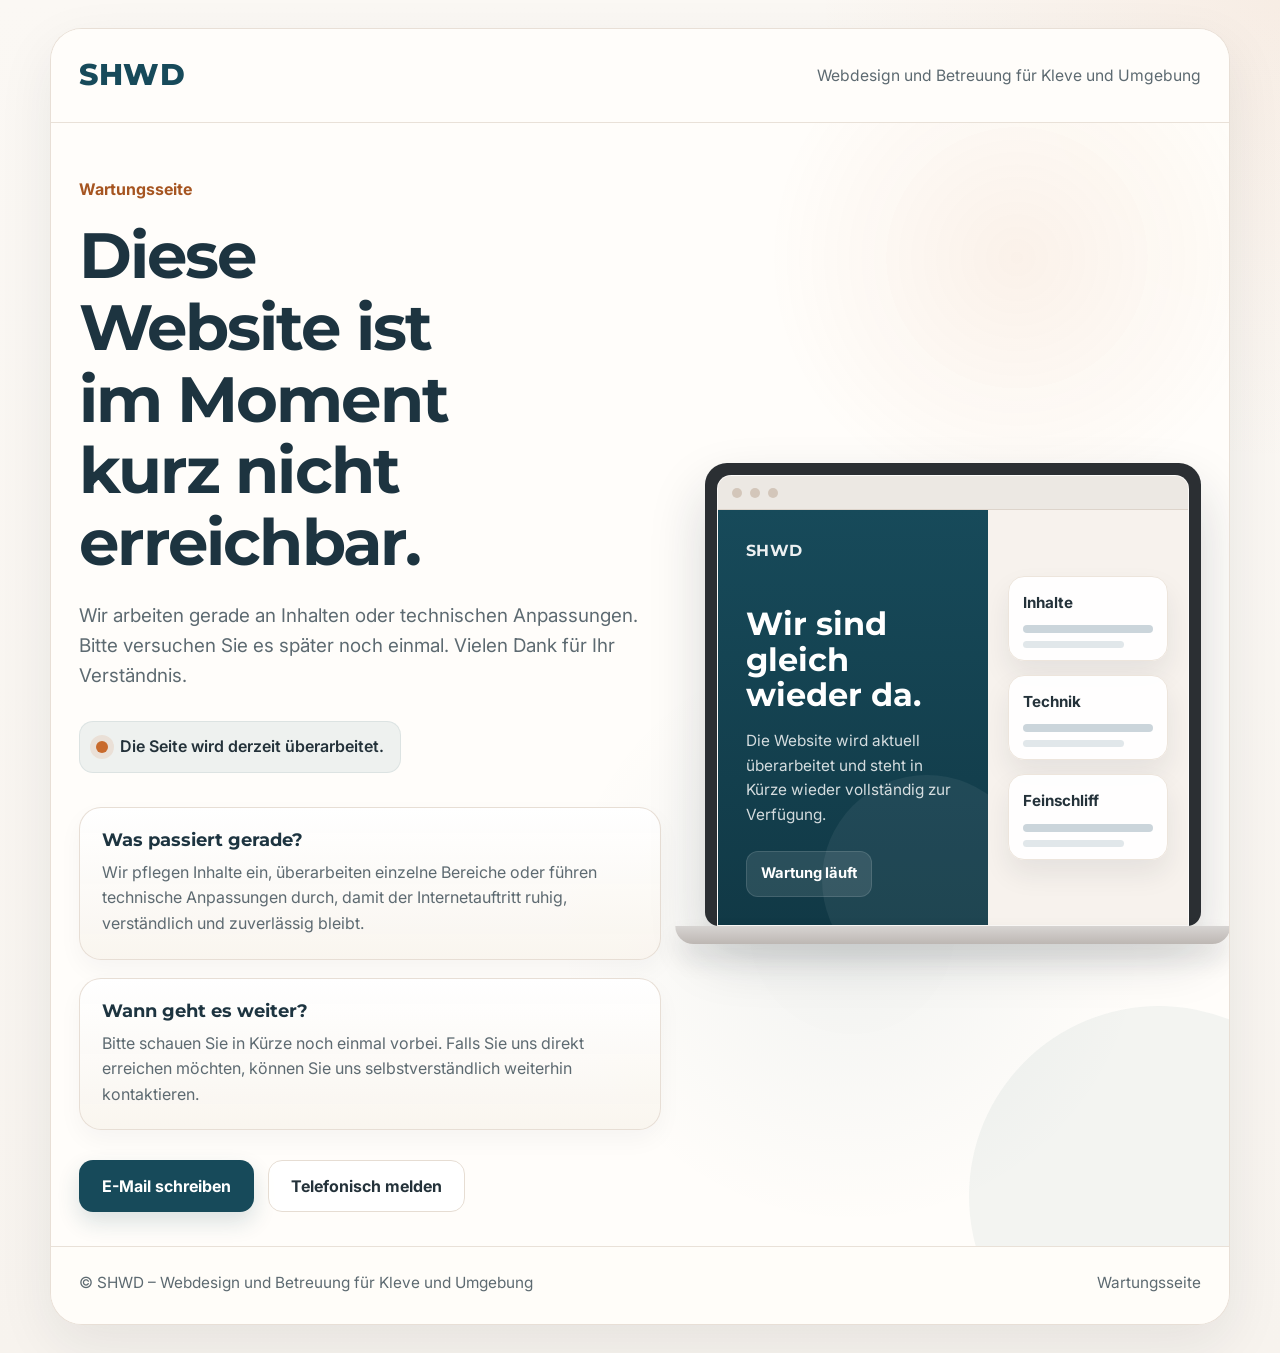
==== index.html @ f3a5c76d "Initial commit" ====
<!DOCTYPE html>
<html lang="de">
<head>
  <meta charset="UTF-8" />
  <meta name="viewport" content="width=device-width, initial-scale=1.0" />
  <title>SHWD – Wartungsseite</title>
  <link rel="preconnect" href="https://fonts.googleapis.com">
  <link rel="preconnect" href="https://fonts.gstatic.com" crossorigin>
  <link href="https://fonts.googleapis.com/css2?family=Inter:wght@400;500;600;700&family=Montserrat:wght@600;700;800&display=swap" rel="stylesheet">
  <style>
    :root {
      --bg: #f7f3ee;
      --surface: rgba(255, 253, 250, 0.95);
      --surface-soft: #f2ece5;
      --text: #24323a;
      --muted: #5d6a71;
      --primary: #174a5a;
      --primary-dark: #113946;
      --accent: #c86a2c;
      --accent-dark: #a65521;
      --border: #e6ddd3;
      --shadow: 0 20px 55px rgba(20, 38, 46, 0.08);
      --radius: 28px;
      --container: 1180px;
    }

    * { box-sizing: border-box; }

    body {
      margin: 0;
      font-family: "Inter", system-ui, -apple-system, BlinkMacSystemFont, "Segoe UI", sans-serif;
      color: var(--text);
      background:
        radial-gradient(circle at top right, rgba(200, 106, 44, 0.08), transparent 25%),
        linear-gradient(180deg, #fbf8f4 0%, var(--bg) 100%);
      min-height: 100vh;
      display: flex;
      align-items: center;
      justify-content: center;
      padding: 28px 16px;
      line-height: 1.6;
    }

    a {
      color: inherit;
      text-decoration: none;
    }

    .shell {
      width: min(var(--container), 100%);
      background: var(--surface);
      border: 1px solid rgba(230, 221, 211, 0.92);
      border-radius: 32px;
      box-shadow: var(--shadow);
      overflow: hidden;
      backdrop-filter: blur(10px);
    }

    .topbar {
      display: flex;
      align-items: center;
      justify-content: space-between;
      gap: 18px;
      padding: 22px 28px;
      background: rgba(255, 253, 250, 0.92);
      border-bottom: 1px solid rgba(230, 221, 211, 0.85);
    }

    .logo {
      font-family: "Montserrat", sans-serif;
      font-weight: 800;
      font-size: 1.9rem;
      letter-spacing: 0.02em;
      color: var(--primary);
    }

    .topbar-note {
      color: var(--muted);
      font-size: 0.98rem;
      text-align: right;
    }

    .content {
      display: grid;
      grid-template-columns: 1.08fr 0.92fr;
      gap: 44px;
      padding: 54px 28px 34px;
      align-items: center;
      position: relative;
      overflow: hidden;
      background:
        radial-gradient(circle at 82% 12%, rgba(200, 106, 44, 0.08), transparent 18%),
        radial-gradient(circle at 68% 72%, rgba(23, 74, 90, 0.06), transparent 26%);
    }

    .content::after {
      content: "";
      position: absolute;
      right: -120px;
      bottom: -140px;
      width: 380px;
      height: 380px;
      border-radius: 50%;
      background: rgba(23, 74, 90, 0.05);
      pointer-events: none;
    }

    .copy {
      position: relative;
      z-index: 1;
    }

    .eyebrow {
      display: inline-block;
      margin-bottom: 18px;
      color: var(--accent-dark);
      font-weight: 700;
      font-size: 1rem;
    }

    h1, h2, h3 {
      margin: 0;
      font-family: "Montserrat", sans-serif;
      line-height: 1.12;
      color: #1d3440;
    }

    h1 {
      font-size: clamp(2.5rem, 5vw, 4.6rem);
      letter-spacing: -0.03em;
      max-width: 10ch;
    }

    p {
      margin: 0;
      color: var(--muted);
      font-size: 1.08rem;
    }

    .lead {
      margin-top: 22px;
      max-width: 39rem;
      font-size: 1.18rem;
    }

    .status-box {
      margin-top: 30px;
      display: inline-flex;
      align-items: center;
      gap: 12px;
      padding: 12px 16px;
      border-radius: 14px;
      background: rgba(23, 74, 90, 0.07);
      border: 1px solid rgba(23, 74, 90, 0.08);
      color: var(--text);
      font-weight: 600;
    }

    .status-dot {
      width: 12px;
      height: 12px;
      border-radius: 50%;
      background: var(--accent);
      box-shadow: 0 0 0 6px rgba(200, 106, 44, 0.12);
      flex: 0 0 auto;
    }

    .info-grid {
      display: grid;
      gap: 18px;
      margin-top: 34px;
      max-width: 44rem;
    }

    .info-card {
      background: linear-gradient(180deg, rgba(255,255,255,0.96), rgba(249,245,239,0.95));
      border: 1px solid rgba(230, 221, 211, 0.95);
      border-radius: 22px;
      padding: 22px;
      box-shadow: 0 10px 24px rgba(24, 36, 44, 0.04);
    }

    .info-card h3 {
      font-size: 1.12rem;
    }

    .info-card p {
      margin-top: 10px;
      font-size: 1rem;
    }

    .actions {
      display: flex;
      flex-wrap: wrap;
      gap: 14px;
      margin-top: 30px;
    }

    .btn {
      display: inline-flex;
      align-items: center;
      justify-content: center;
      min-height: 52px;
      padding: 0 22px;
      border-radius: 14px;
      font-weight: 700;
      transition: background 0.2s ease, transform 0.2s ease, border-color 0.2s ease;
      border: 1px solid transparent;
    }

    .btn:hover { transform: translateY(-1px); }

    .btn-primary {
      background: var(--primary);
      color: #fff;
      box-shadow: 0 10px 22px rgba(23, 74, 90, 0.16);
    }

    .btn-primary:hover { background: var(--primary-dark); }

    .btn-secondary {
      background: rgba(255,255,255,0.82);
      color: var(--text);
      border-color: var(--border);
    }

    .visual {
      position: relative;
      z-index: 1;
    }

    .device {
      position: relative;
      width: 100%;
      max-width: 560px;
      margin-left: auto;
      background: #2b2f33;
      border-radius: 22px 22px 14px 14px;
      padding: 12px 12px 0;
      box-shadow: 0 28px 55px rgba(24, 36, 44, 0.18);
    }

    .device::after {
      content: "";
      position: absolute;
      left: 50%;
      transform: translateX(-50%);
      bottom: -18px;
      width: 112%;
      height: 18px;
      background: linear-gradient(180deg, #d7d4d2, #bdb7b3);
      border-radius: 0 0 18px 18px;
      box-shadow: 0 14px 24px rgba(24, 36, 44, 0.12);
    }

    .screen {
      overflow: hidden;
      border-radius: 14px 14px 0 0;
      background: linear-gradient(180deg, #f7f3ef 0%, #fdfbf8 100%);
      border: 1px solid rgba(255,255,255,0.52);
    }

    .screen-topbar {
      height: 34px;
      display: flex;
      align-items: center;
      gap: 8px;
      padding: 0 14px;
      background: #ece8e3;
      border-bottom: 1px solid #ddd4cb;
    }

    .dot {
      width: 10px;
      height: 10px;
      border-radius: 50%;
      background: #d3c6ba;
    }

    .maintenance-view {
      min-height: 390px;
      display: grid;
      grid-template-columns: 1.15fr 0.85fr;
    }

    .maintenance-main {
      position: relative;
      padding: 28px;
      background: linear-gradient(180deg, var(--primary) 0%, var(--primary-dark) 100%);
      color: #fff;
      overflow: hidden;
    }

    .maintenance-main::after {
      content: "";
      position: absolute;
      right: -44px;
      bottom: -60px;
      width: 210px;
      height: 210px;
      border-radius: 50%;
      background: rgba(255,255,255,0.06);
      pointer-events: none;
    }

    .maintenance-brand {
      font-family: "Montserrat", sans-serif;
      font-size: 1rem;
      font-weight: 700;
      letter-spacing: 0.02em;
      opacity: 0.92;
    }

    .maintenance-main h2 {
      margin-top: 42px;
      color: #fff;
      font-size: 2rem;
      max-width: 9ch;
    }

    .maintenance-main p {
      margin-top: 16px;
      color: rgba(255,255,255,0.82);
      font-size: 0.96rem;
      max-width: 23ch;
    }

    .maintenance-badge {
      display: inline-flex;
      align-items: center;
      gap: 10px;
      margin-top: 24px;
      padding: 10px 14px;
      border-radius: 12px;
      background: rgba(255,255,255,0.1);
      border: 1px solid rgba(255,255,255,0.12);
      font-size: 0.92rem;
      font-weight: 700;
    }

    .maintenance-side {
      background: #f7f2ed;
      padding: 26px 20px;
      display: grid;
      align-content: center;
      gap: 14px;
    }

    .mini-card {
      background: rgba(255,255,255,0.96);
      border: 1px solid #ede5dc;
      border-radius: 16px;
      padding: 14px 14px 12px;
      box-shadow: 0 14px 28px rgba(28, 44, 53, 0.08);
    }

    .mini-card strong {
      display: block;
      color: var(--text);
      font-size: 0.95rem;
      margin-bottom: 10px;
    }

    .line,
    .line-light {
      height: 8px;
      border-radius: 999px;
      background: #cbd5db;
      margin-bottom: 8px;
    }

    .line-light {
      background: #e1e7ea;
      height: 7px;
      width: 78%;
      margin-bottom: 0;
    }

    .footer {
      padding: 24px 28px 28px;
      border-top: 1px solid rgba(230, 221, 211, 0.85);
      display: flex;
      justify-content: space-between;
      gap: 14px;
      flex-wrap: wrap;
      color: var(--muted);
      font-size: 0.96rem;
      background: rgba(255,253,250,0.86);
    }

    @media (max-width: 980px) {
      .content {
        grid-template-columns: 1fr;
        gap: 28px;
      }

      .visual {
        order: -1;
      }

      h1 { max-width: none; }
    }

    @media (max-width: 720px) {
      body { padding: 12px; }

      .topbar,
      .content,
      .footer { padding-left: 18px; padding-right: 18px; }

      .topbar {
        flex-direction: column;
        align-items: flex-start;
      }

      .topbar-note { text-align: left; }

      .maintenance-view {
        grid-template-columns: 1fr;
      }

      .device::after {
        width: 104%;
      }

      .actions {
        flex-direction: column;
      }
    }
  </style>
</head>
<body>
  <main class="shell">
    <div class="topbar">
      <div class="logo">SHWD</div>
      <div class="topbar-note">Webdesign und Betreuung für Kleve und Umgebung</div>
    </div>

    <section class="content">
      <div class="copy">
        <div class="eyebrow">Wartungsseite</div>
        <h1>Diese Website ist im Moment kurz nicht erreichbar.</h1>
        <p class="lead">Wir arbeiten gerade an Inhalten oder technischen Anpassungen. Bitte versuchen Sie es später noch einmal. Vielen Dank für Ihr Verständnis.</p>

        <div class="status-box">
          <span class="status-dot" aria-hidden="true"></span>
          <span>Die Seite wird derzeit überarbeitet.</span>
        </div>

        <div class="info-grid">
          <article class="info-card">
            <h3>Was passiert gerade?</h3>
            <p>Wir pflegen Inhalte ein, überarbeiten einzelne Bereiche oder führen technische Anpassungen durch, damit der Internetauftritt ruhig, verständlich und zuverlässig bleibt.</p>
          </article>
          <article class="info-card">
            <h3>Wann geht es weiter?</h3>
            <p>Bitte schauen Sie in Kürze noch einmal vorbei. Falls Sie uns direkt erreichen möchten, können Sie uns selbstverständlich weiterhin kontaktieren.</p>
          </article>
        </div>

        <div class="actions">
          <a class="btn btn-primary" href="mailto:support@shwd.de">E-Mail schreiben</a>
          <a class="btn btn-secondary" href="tel:+492821970343">Telefonisch melden</a>
        </div>
      </div>

      <div class="visual" aria-hidden="true">
        <div class="device">
          <div class="screen">
            <div class="screen-topbar">
              <span class="dot"></span>
              <span class="dot"></span>
              <span class="dot"></span>
            </div>
            <div class="maintenance-view">
              <div class="maintenance-main">
                <div class="maintenance-brand">SHWD</div>
                <h2>Wir sind gleich wieder da.</h2>
                <p>Die Website wird aktuell überarbeitet und steht in Kürze wieder vollständig zur Verfügung.</p>
                <div class="maintenance-badge">Wartung läuft</div>
              </div>
              <div class="maintenance-side">
                <div class="mini-card">
                  <strong>Inhalte</strong>
                  <div class="line"></div>
                  <div class="line-light"></div>
                </div>
                <div class="mini-card">
                  <strong>Technik</strong>
                  <div class="line"></div>
                  <div class="line-light"></div>
                </div>
                <div class="mini-card">
                  <strong>Feinschliff</strong>
                  <div class="line"></div>
                  <div class="line-light"></div>
                </div>
              </div>
            </div>
          </div>
        </div>
      </div>
    </section>

    <footer class="footer">
      <span>© SHWD – Webdesign und Betreuung für Kleve und Umgebung</span>
      <span>Wartungsseite</span>
    </footer>
  </main>
</body>
</html>
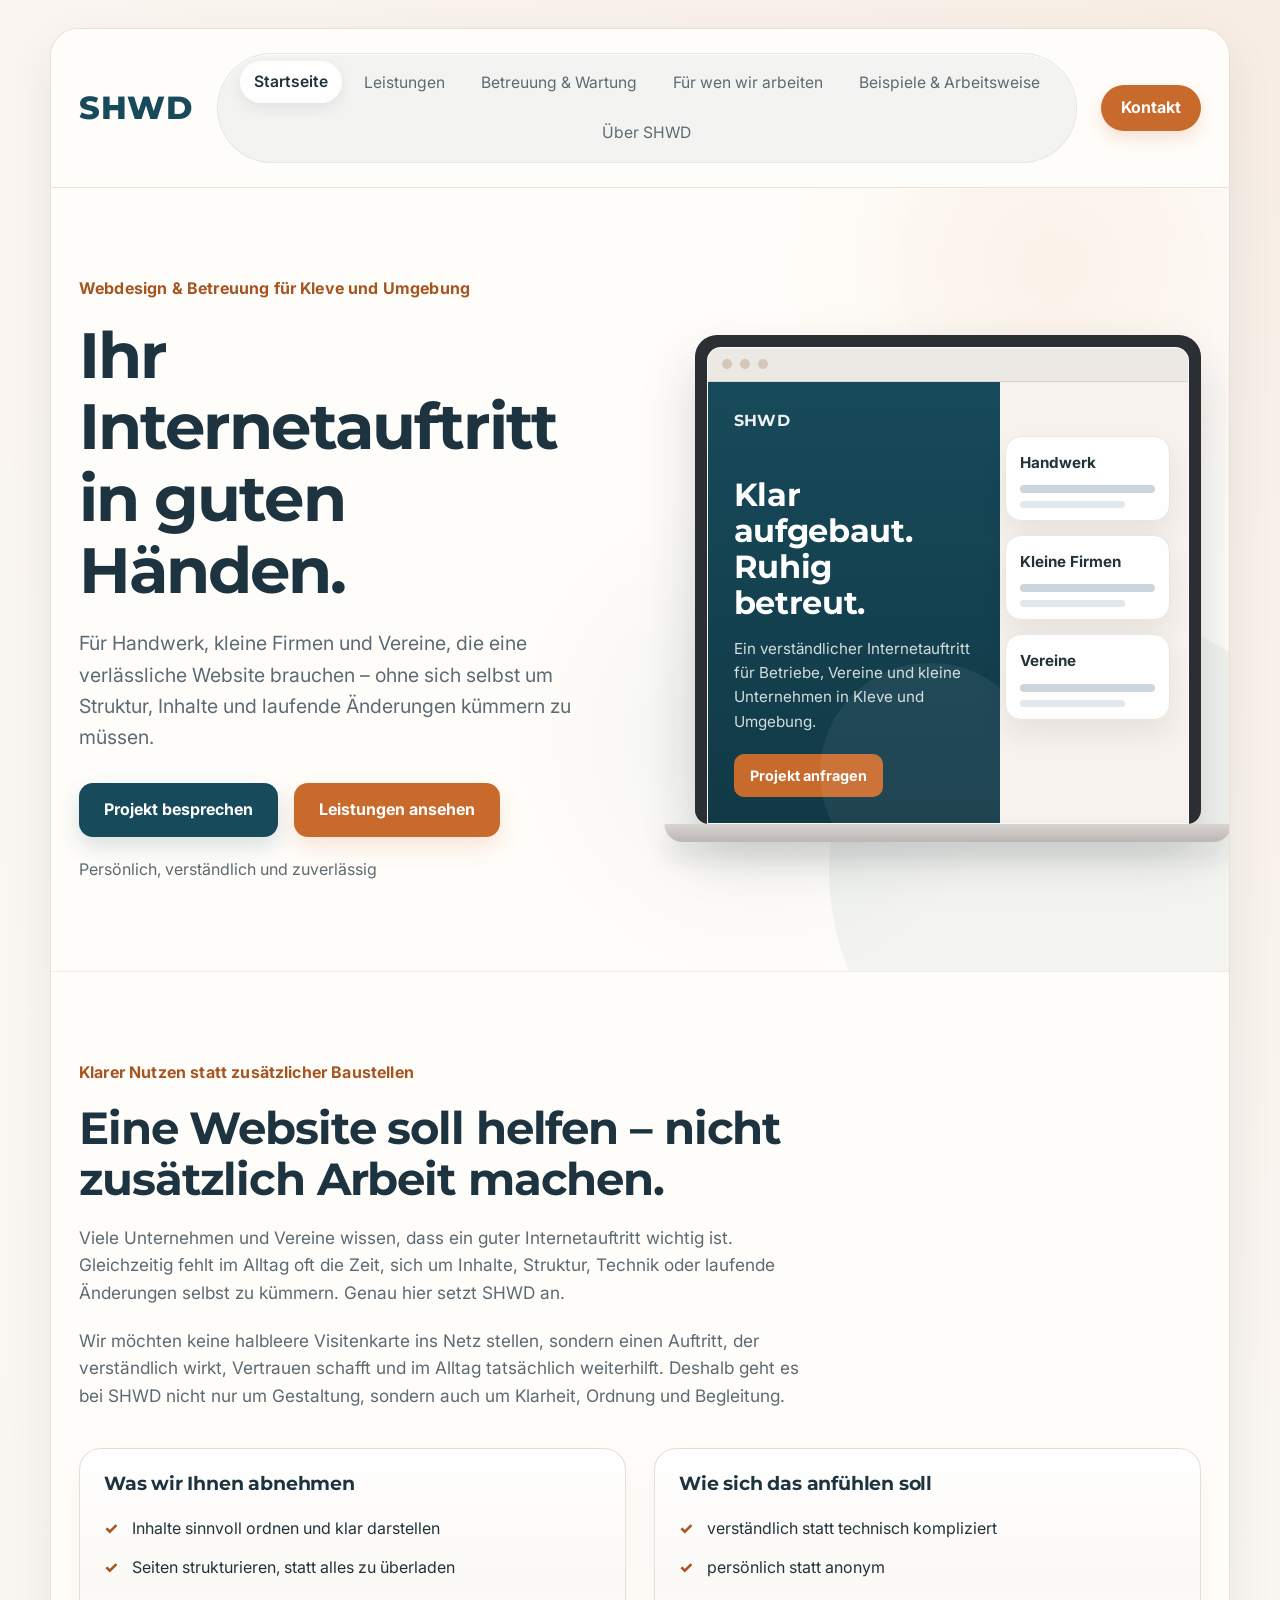
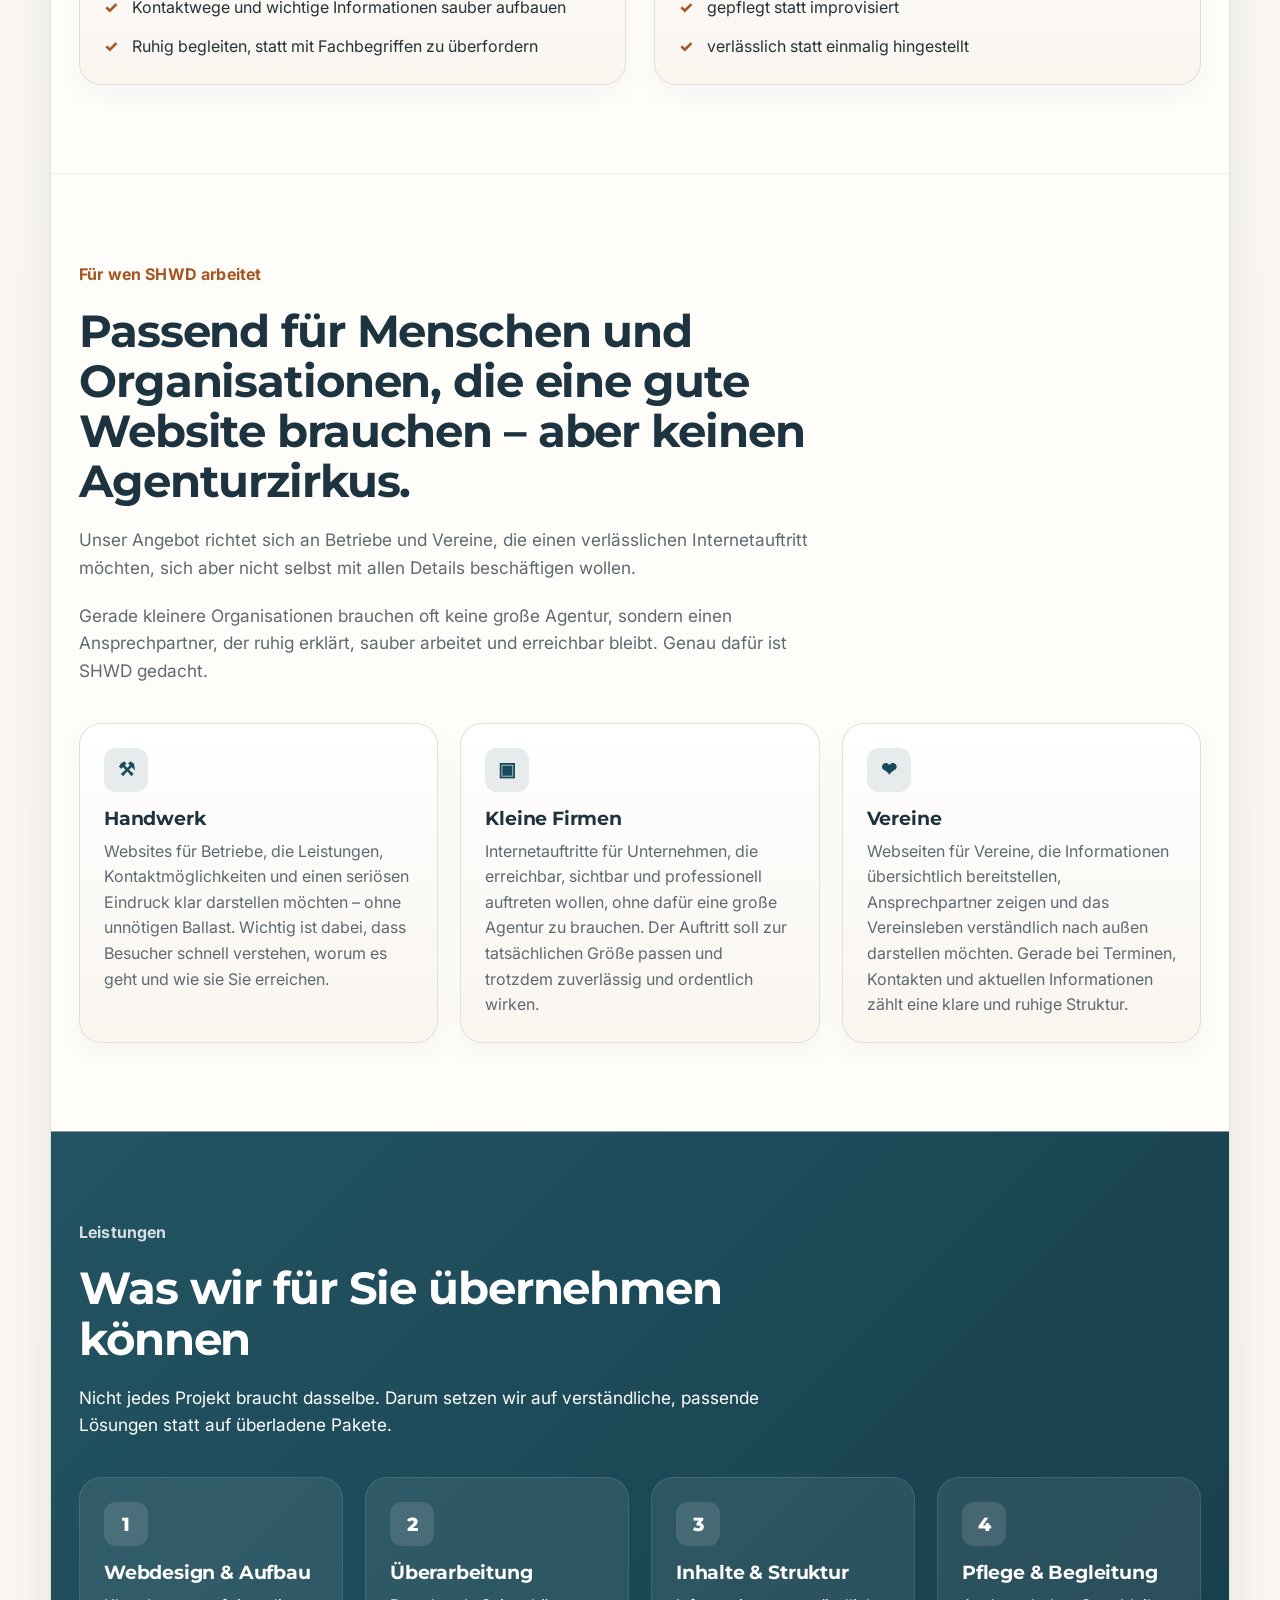
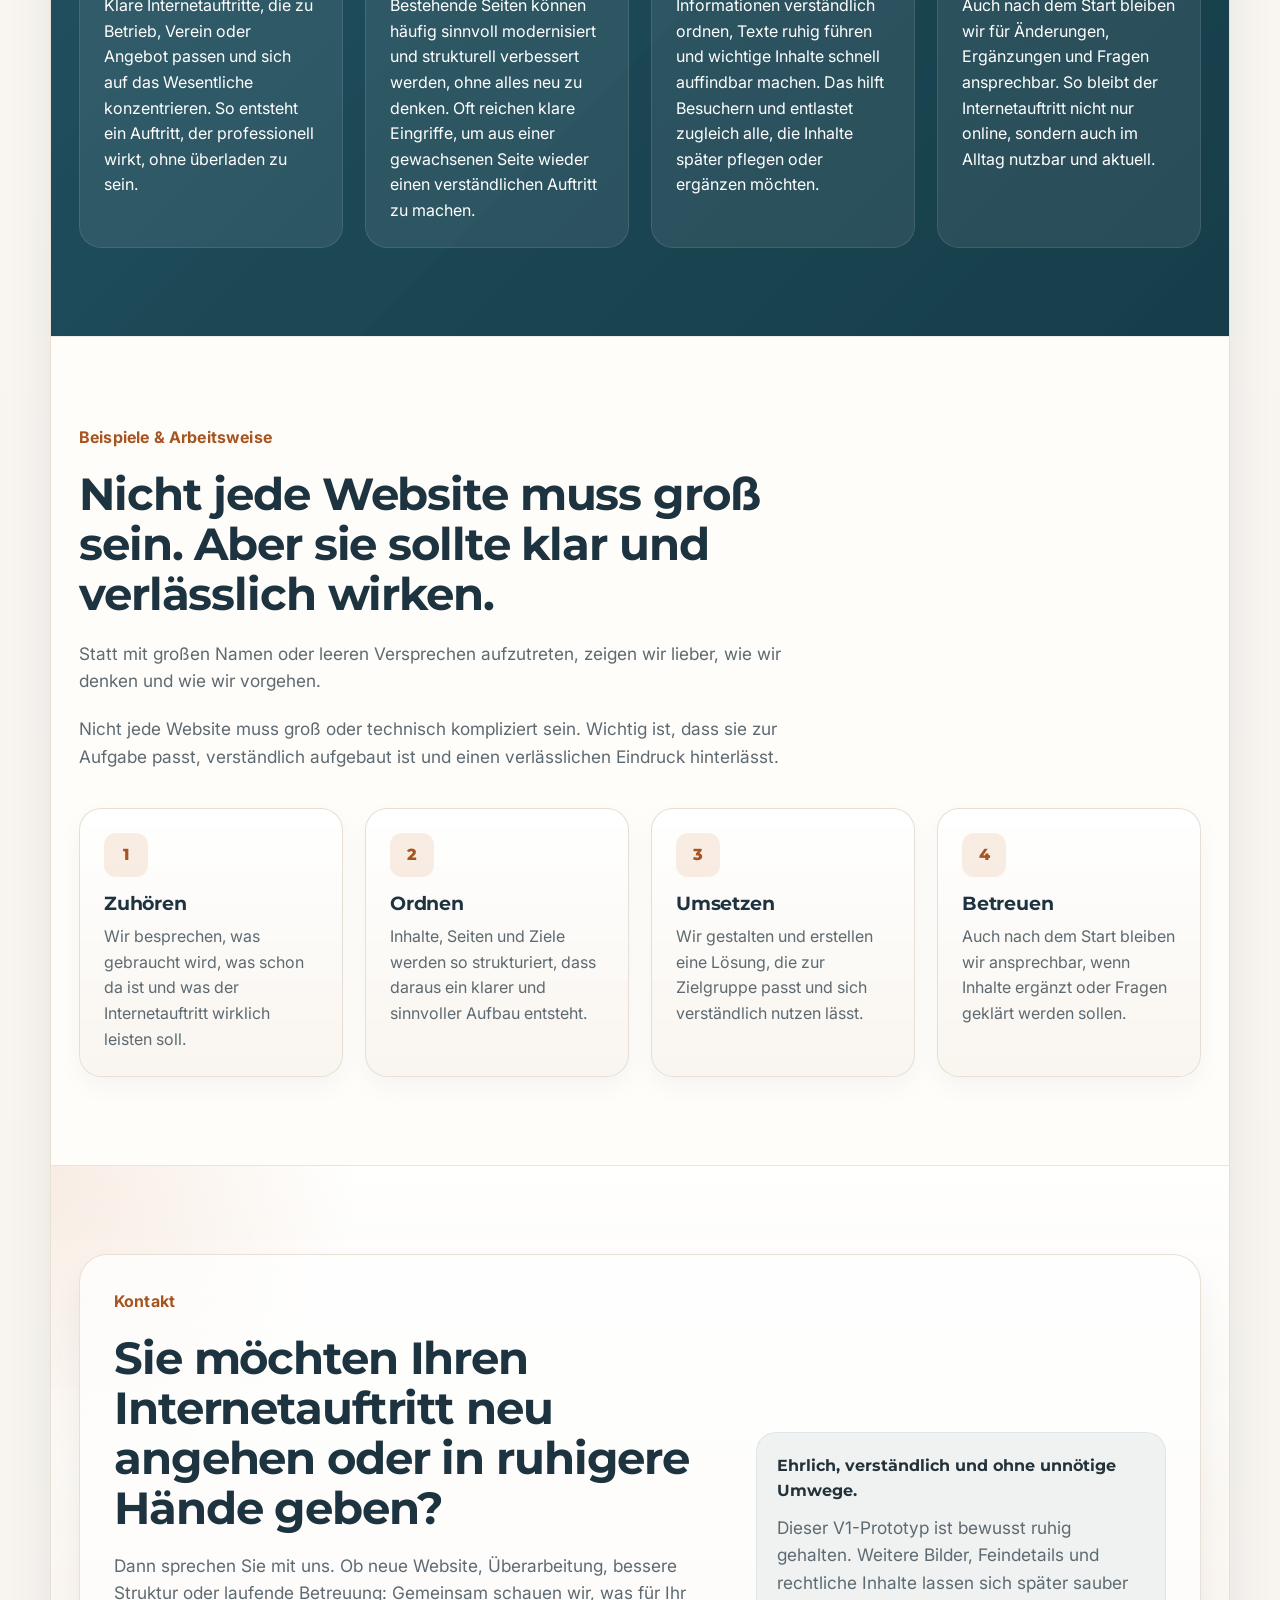
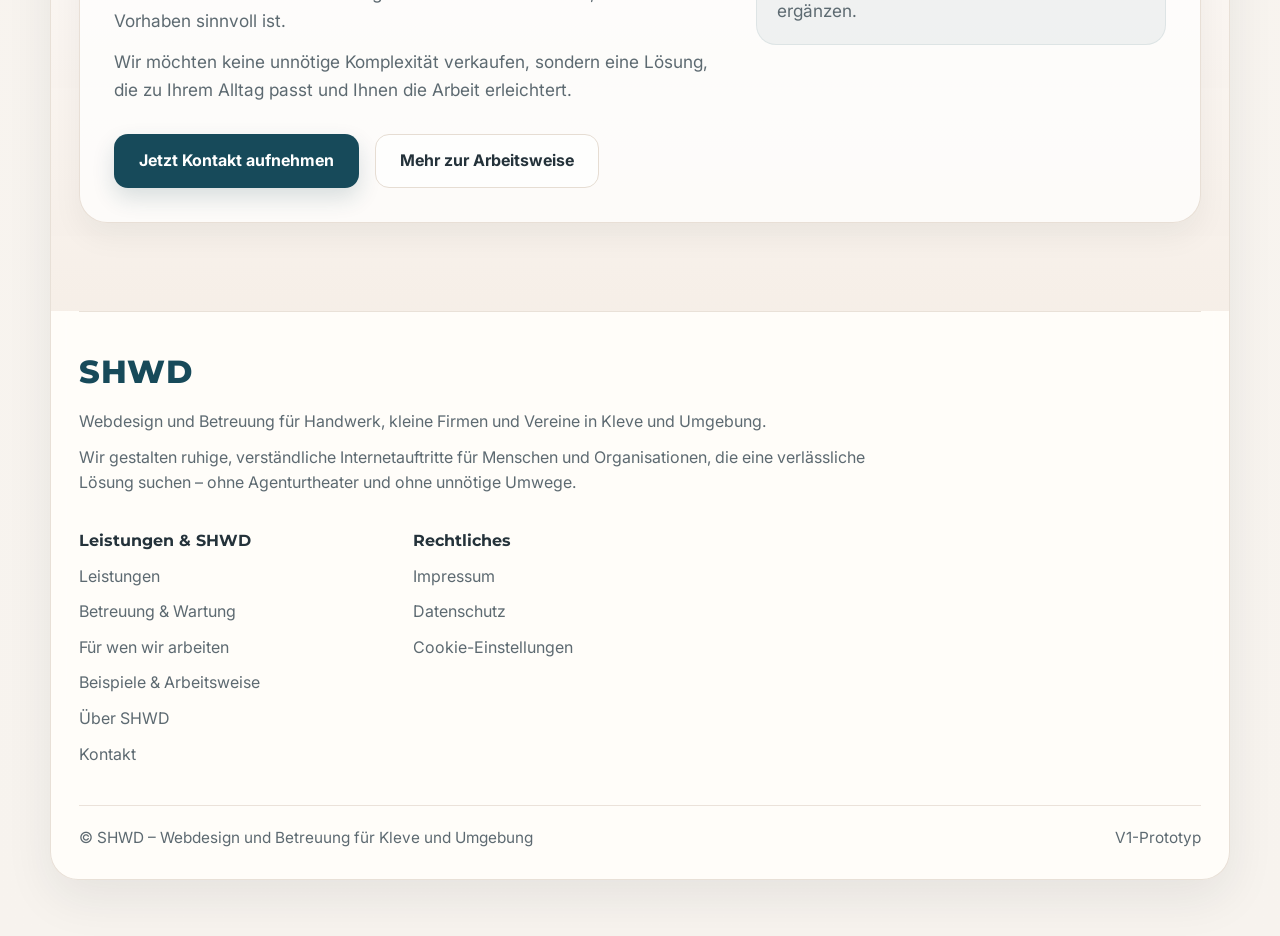
==== commit 1961b1a4: "feat: add initial static website and changelog" ====
--- a/index.html
+++ b/index.html
@@ -3,509 +3,208 @@
 <head>
   <meta charset="UTF-8" />
   <meta name="viewport" content="width=device-width, initial-scale=1.0" />
-  <title>SHWD – Wartungsseite</title>
+  <title>SHWD – Webdesign & Betreuung für Kleve und Umgebung</title>
+  <meta name="description" content="SHWD gestaltet und betreut Internetauftritte für Handwerk, kleine Firmen und Vereine in Kleve und Umgebung." />
   <link rel="preconnect" href="https://fonts.googleapis.com">
   <link rel="preconnect" href="https://fonts.gstatic.com" crossorigin>
   <link href="https://fonts.googleapis.com/css2?family=Inter:wght@400;500;600;700&family=Montserrat:wght@600;700;800&display=swap" rel="stylesheet">
-  <style>
-    :root {
-      --bg: #f7f3ee;
-      --surface: rgba(255, 253, 250, 0.95);
-      --surface-soft: #f2ece5;
-      --text: #24323a;
-      --muted: #5d6a71;
-      --primary: #174a5a;
-      --primary-dark: #113946;
-      --accent: #c86a2c;
-      --accent-dark: #a65521;
-      --border: #e6ddd3;
-      --shadow: 0 20px 55px rgba(20, 38, 46, 0.08);
-      --radius: 28px;
-      --container: 1180px;
-    }
-
-    * { box-sizing: border-box; }
-
-    body {
-      margin: 0;
-      font-family: "Inter", system-ui, -apple-system, BlinkMacSystemFont, "Segoe UI", sans-serif;
-      color: var(--text);
-      background:
-        radial-gradient(circle at top right, rgba(200, 106, 44, 0.08), transparent 25%),
-        linear-gradient(180deg, #fbf8f4 0%, var(--bg) 100%);
-      min-height: 100vh;
-      display: flex;
-      align-items: center;
-      justify-content: center;
-      padding: 28px 16px;
-      line-height: 1.6;
-    }
-
-    a {
-      color: inherit;
-      text-decoration: none;
-    }
-
-    .shell {
-      width: min(var(--container), 100%);
-      background: var(--surface);
-      border: 1px solid rgba(230, 221, 211, 0.92);
-      border-radius: 32px;
-      box-shadow: var(--shadow);
-      overflow: hidden;
-      backdrop-filter: blur(10px);
-    }
-
-    .topbar {
-      display: flex;
-      align-items: center;
-      justify-content: space-between;
-      gap: 18px;
-      padding: 22px 28px;
-      background: rgba(255, 253, 250, 0.92);
-      border-bottom: 1px solid rgba(230, 221, 211, 0.85);
-    }
-
-    .logo {
-      font-family: "Montserrat", sans-serif;
-      font-weight: 800;
-      font-size: 1.9rem;
-      letter-spacing: 0.02em;
-      color: var(--primary);
-    }
-
-    .topbar-note {
-      color: var(--muted);
-      font-size: 0.98rem;
-      text-align: right;
-    }
-
-    .content {
-      display: grid;
-      grid-template-columns: 1.08fr 0.92fr;
-      gap: 44px;
-      padding: 54px 28px 34px;
-      align-items: center;
-      position: relative;
-      overflow: hidden;
-      background:
-        radial-gradient(circle at 82% 12%, rgba(200, 106, 44, 0.08), transparent 18%),
-        radial-gradient(circle at 68% 72%, rgba(23, 74, 90, 0.06), transparent 26%);
-    }
-
-    .content::after {
-      content: "";
-      position: absolute;
-      right: -120px;
-      bottom: -140px;
-      width: 380px;
-      height: 380px;
-      border-radius: 50%;
-      background: rgba(23, 74, 90, 0.05);
-      pointer-events: none;
-    }
-
-    .copy {
-      position: relative;
-      z-index: 1;
-    }
-
-    .eyebrow {
-      display: inline-block;
-      margin-bottom: 18px;
-      color: var(--accent-dark);
-      font-weight: 700;
-      font-size: 1rem;
-    }
-
-    h1, h2, h3 {
-      margin: 0;
-      font-family: "Montserrat", sans-serif;
-      line-height: 1.12;
-      color: #1d3440;
-    }
-
-    h1 {
-      font-size: clamp(2.5rem, 5vw, 4.6rem);
-      letter-spacing: -0.03em;
-      max-width: 10ch;
-    }
-
-    p {
-      margin: 0;
-      color: var(--muted);
-      font-size: 1.08rem;
-    }
-
-    .lead {
-      margin-top: 22px;
-      max-width: 39rem;
-      font-size: 1.18rem;
-    }
-
-    .status-box {
-      margin-top: 30px;
-      display: inline-flex;
-      align-items: center;
-      gap: 12px;
-      padding: 12px 16px;
-      border-radius: 14px;
-      background: rgba(23, 74, 90, 0.07);
-      border: 1px solid rgba(23, 74, 90, 0.08);
-      color: var(--text);
-      font-weight: 600;
-    }
-
-    .status-dot {
-      width: 12px;
-      height: 12px;
-      border-radius: 50%;
-      background: var(--accent);
-      box-shadow: 0 0 0 6px rgba(200, 106, 44, 0.12);
-      flex: 0 0 auto;
-    }
-
-    .info-grid {
-      display: grid;
-      gap: 18px;
-      margin-top: 34px;
-      max-width: 44rem;
-    }
-
-    .info-card {
-      background: linear-gradient(180deg, rgba(255,255,255,0.96), rgba(249,245,239,0.95));
-      border: 1px solid rgba(230, 221, 211, 0.95);
-      border-radius: 22px;
-      padding: 22px;
-      box-shadow: 0 10px 24px rgba(24, 36, 44, 0.04);
-    }
-
-    .info-card h3 {
-      font-size: 1.12rem;
-    }
-
-    .info-card p {
-      margin-top: 10px;
-      font-size: 1rem;
-    }
-
-    .actions {
-      display: flex;
-      flex-wrap: wrap;
-      gap: 14px;
-      margin-top: 30px;
-    }
-
-    .btn {
-      display: inline-flex;
-      align-items: center;
-      justify-content: center;
-      min-height: 52px;
-      padding: 0 22px;
-      border-radius: 14px;
-      font-weight: 700;
-      transition: background 0.2s ease, transform 0.2s ease, border-color 0.2s ease;
-      border: 1px solid transparent;
-    }
-
-    .btn:hover { transform: translateY(-1px); }
-
-    .btn-primary {
-      background: var(--primary);
-      color: #fff;
-      box-shadow: 0 10px 22px rgba(23, 74, 90, 0.16);
-    }
-
-    .btn-primary:hover { background: var(--primary-dark); }
-
-    .btn-secondary {
-      background: rgba(255,255,255,0.82);
-      color: var(--text);
-      border-color: var(--border);
-    }
-
-    .visual {
-      position: relative;
-      z-index: 1;
-    }
-
-    .device {
-      position: relative;
-      width: 100%;
-      max-width: 560px;
-      margin-left: auto;
-      background: #2b2f33;
-      border-radius: 22px 22px 14px 14px;
-      padding: 12px 12px 0;
-      box-shadow: 0 28px 55px rgba(24, 36, 44, 0.18);
-    }
-
-    .device::after {
-      content: "";
-      position: absolute;
-      left: 50%;
-      transform: translateX(-50%);
-      bottom: -18px;
-      width: 112%;
-      height: 18px;
-      background: linear-gradient(180deg, #d7d4d2, #bdb7b3);
-      border-radius: 0 0 18px 18px;
-      box-shadow: 0 14px 24px rgba(24, 36, 44, 0.12);
-    }
-
-    .screen {
-      overflow: hidden;
-      border-radius: 14px 14px 0 0;
-      background: linear-gradient(180deg, #f7f3ef 0%, #fdfbf8 100%);
-      border: 1px solid rgba(255,255,255,0.52);
-    }
-
-    .screen-topbar {
-      height: 34px;
-      display: flex;
-      align-items: center;
-      gap: 8px;
-      padding: 0 14px;
-      background: #ece8e3;
-      border-bottom: 1px solid #ddd4cb;
-    }
-
-    .dot {
-      width: 10px;
-      height: 10px;
-      border-radius: 50%;
-      background: #d3c6ba;
-    }
-
-    .maintenance-view {
-      min-height: 390px;
-      display: grid;
-      grid-template-columns: 1.15fr 0.85fr;
-    }
-
-    .maintenance-main {
-      position: relative;
-      padding: 28px;
-      background: linear-gradient(180deg, var(--primary) 0%, var(--primary-dark) 100%);
-      color: #fff;
-      overflow: hidden;
-    }
-
-    .maintenance-main::after {
-      content: "";
-      position: absolute;
-      right: -44px;
-      bottom: -60px;
-      width: 210px;
-      height: 210px;
-      border-radius: 50%;
-      background: rgba(255,255,255,0.06);
-      pointer-events: none;
-    }
-
-    .maintenance-brand {
-      font-family: "Montserrat", sans-serif;
-      font-size: 1rem;
-      font-weight: 700;
-      letter-spacing: 0.02em;
-      opacity: 0.92;
-    }
-
-    .maintenance-main h2 {
-      margin-top: 42px;
-      color: #fff;
-      font-size: 2rem;
-      max-width: 9ch;
-    }
-
-    .maintenance-main p {
-      margin-top: 16px;
-      color: rgba(255,255,255,0.82);
-      font-size: 0.96rem;
-      max-width: 23ch;
-    }
-
-    .maintenance-badge {
-      display: inline-flex;
-      align-items: center;
-      gap: 10px;
-      margin-top: 24px;
-      padding: 10px 14px;
-      border-radius: 12px;
-      background: rgba(255,255,255,0.1);
-      border: 1px solid rgba(255,255,255,0.12);
-      font-size: 0.92rem;
-      font-weight: 700;
-    }
-
-    .maintenance-side {
-      background: #f7f2ed;
-      padding: 26px 20px;
-      display: grid;
-      align-content: center;
-      gap: 14px;
-    }
-
-    .mini-card {
-      background: rgba(255,255,255,0.96);
-      border: 1px solid #ede5dc;
-      border-radius: 16px;
-      padding: 14px 14px 12px;
-      box-shadow: 0 14px 28px rgba(28, 44, 53, 0.08);
-    }
-
-    .mini-card strong {
-      display: block;
-      color: var(--text);
-      font-size: 0.95rem;
-      margin-bottom: 10px;
-    }
-
-    .line,
-    .line-light {
-      height: 8px;
-      border-radius: 999px;
-      background: #cbd5db;
-      margin-bottom: 8px;
-    }
-
-    .line-light {
-      background: #e1e7ea;
-      height: 7px;
-      width: 78%;
-      margin-bottom: 0;
-    }
-
-    .footer {
-      padding: 24px 28px 28px;
-      border-top: 1px solid rgba(230, 221, 211, 0.85);
-      display: flex;
-      justify-content: space-between;
-      gap: 14px;
-      flex-wrap: wrap;
-      color: var(--muted);
-      font-size: 0.96rem;
-      background: rgba(255,253,250,0.86);
-    }
-
-    @media (max-width: 980px) {
-      .content {
-        grid-template-columns: 1fr;
-        gap: 28px;
-      }
-
-      .visual {
-        order: -1;
-      }
-
-      h1 { max-width: none; }
-    }
-
-    @media (max-width: 720px) {
-      body { padding: 12px; }
-
-      .topbar,
-      .content,
-      .footer { padding-left: 18px; padding-right: 18px; }
-
-      .topbar {
-        flex-direction: column;
-        align-items: flex-start;
-      }
-
-      .topbar-note { text-align: left; }
-
-      .maintenance-view {
-        grid-template-columns: 1fr;
-      }
-
-      .device::after {
-        width: 104%;
-      }
-
-      .actions {
-        flex-direction: column;
-      }
-    }
-  </style>
+  <link rel="stylesheet" href="assets/css/styles.css" />
 </head>
 <body>
-  <main class="shell">
-    <div class="topbar">
-      <div class="logo">SHWD</div>
-      <div class="topbar-note">Webdesign und Betreuung für Kleve und Umgebung</div>
+  <div class="site-shell">
+    <div class="container">
+      <div class="site-card">
+        <header>
+          <div class="nav">
+            <a class="logo" href="index.html">SHWD</a>
+            <nav class="nav-links" aria-label="Hauptnavigation">
+              <a class="active" href="index.html">Startseite</a>
+              <a class="" href="leistungen.html">Leistungen</a>
+              <a class="" href="betreuung.html">Betreuung &amp; Wartung</a>
+              <a class="" href="zielgruppen.html">Für wen wir arbeiten</a>
+              <a class="" href="arbeitsweise.html">Beispiele &amp; Arbeitsweise</a>
+              <a class="" href="ueber.html">Über SHWD</a>
+            </nav>
+            <a class="nav-cta" href="kontakt.html">Kontakt</a>
+          </div>
+        </header>
+        <main>
+
+          <section class="hero">
+            <div class="hero-copy">
+              <div class="eyebrow">Webdesign &amp; Betreuung für Kleve und Umgebung</div>
+              <h1>Ihr Internetauftritt in guten Händen.</h1>
+              <p class="lead">Für Handwerk, kleine Firmen und Vereine, die eine verlässliche Website brauchen – ohne sich selbst um Struktur, Inhalte und laufende Änderungen kümmern zu müssen.</p>
+              <div class="hero-actions">
+                <a class="btn btn-primary" href="kontakt.html">Projekt besprechen</a>
+                <a class="btn btn-secondary" href="leistungen.html">Leistungen ansehen</a>
+              </div>
+              <div class="trust-line">Persönlich, verständlich und zuverlässig</div>
+            </div>
+            <div class="hero-visual" aria-hidden="true">
+              <div class="device">
+                <div class="screen">
+                  <div class="screen-topbar">
+                    <span class="dot"></span><span class="dot"></span><span class="dot"></span>
+                  </div>
+                  <div class="mockup">
+                    <div class="mockup-main">
+                      <div class="mockup-brand">SHWD</div>
+                      <h3>Klar aufgebaut. Ruhig betreut.</h3>
+                      <p>Ein verständlicher Internetauftritt für Betriebe, Vereine und kleine Unternehmen in Kleve und Umgebung.</p>
+                      <span class="mini-btn">Projekt anfragen</span>
+                    </div>
+                    <div class="mockup-side">
+                      <div class="card-stack">
+                        <div class="mini-card"><strong>Handwerk</strong><div class="line"></div><div class="line-light"></div></div>
+                        <div class="mini-card"><strong>Kleine Firmen</strong><div class="line"></div><div class="line-light"></div></div>
+                        <div class="mini-card"><strong>Vereine</strong><div class="line"></div><div class="line-light"></div></div>
+                      </div>
+                    </div>
+                  </div>
+                </div>
+              </div>
+            </div>
+          </section>
+
+          <section>
+            <div class="section-intro">
+              <div class="eyebrow">Klarer Nutzen statt zusätzlicher Baustellen</div>
+              <h2>Eine Website soll helfen – nicht zusätzlich Arbeit machen.</h2>
+              <p>Viele Unternehmen und Vereine wissen, dass ein guter Internetauftritt wichtig ist. Gleichzeitig fehlt im Alltag oft die Zeit, sich um Inhalte, Struktur, Technik oder laufende Änderungen selbst zu kümmern. Genau hier setzt SHWD an.</p>
+              <p>Wir möchten keine halbleere Visitenkarte ins Netz stellen, sondern einen Auftritt, der verständlich wirkt, Vertrauen schafft und im Alltag tatsächlich weiterhilft. Deshalb geht es bei SHWD nicht nur um Gestaltung, sondern auch um Klarheit, Ordnung und Begleitung.</p>
+            </div>
+            <div class="split">
+              <div class="info-box">
+                <h3>Was wir Ihnen abnehmen</h3>
+                <ul class="feature-list">
+                  <li>Inhalte sinnvoll ordnen und klar darstellen</li>
+                  <li>Seiten strukturieren, statt alles zu überladen</li>
+                  <li>Kontaktwege und wichtige Informationen sauber aufbauen</li>
+                  <li>Ruhig begleiten, statt mit Fachbegriffen zu überfordern</li>
+                </ul>
+              </div>
+              <div class="info-box">
+                <h3>Wie sich das anfühlen soll</h3>
+                <ul class="feature-list">
+                  <li>verständlich statt technisch kompliziert</li>
+                  <li>persönlich statt anonym</li>
+                  <li>gepflegt statt improvisiert</li>
+                  <li>verlässlich statt einmalig hingestellt</li>
+                </ul>
+              </div>
+            </div>
+          </section>
+
+          <section>
+            <div class="section-intro">
+              <div class="eyebrow">Für wen SHWD arbeitet</div>
+              <h2>Passend für Menschen und Organisationen, die eine gute Website brauchen – aber keinen Agenturzirkus.</h2>
+              <p>Unser Angebot richtet sich an Betriebe und Vereine, die einen verlässlichen Internetauftritt möchten, sich aber nicht selbst mit allen Details beschäftigen wollen.</p>
+              <p>Gerade kleinere Organisationen brauchen oft keine große Agentur, sondern einen Ansprechpartner, der ruhig erklärt, sauber arbeitet und erreichbar bleibt. Genau dafür ist SHWD gedacht.</p>
+            </div>
+            <div class="grid-3">
+              <article class="panel">
+                <div class="icon-badge">⚒</div>
+                <h3>Handwerk</h3>
+                <p>Websites für Betriebe, die Leistungen, Kontaktmöglichkeiten und einen seriösen Eindruck klar darstellen möchten – ohne unnötigen Ballast. Wichtig ist dabei, dass Besucher schnell verstehen, worum es geht und wie sie Sie erreichen.</p>
+              </article>
+              <article class="panel">
+                <div class="icon-badge">▣</div>
+                <h3>Kleine Firmen</h3>
+                <p>Internetauftritte für Unternehmen, die erreichbar, sichtbar und professionell auftreten wollen, ohne dafür eine große Agentur zu brauchen. Der Auftritt soll zur tatsächlichen Größe passen und trotzdem zuverlässig und ordentlich wirken.</p>
+              </article>
+              <article class="panel">
+                <div class="icon-badge">❤</div>
+                <h3>Vereine</h3>
+                <p>Webseiten für Vereine, die Informationen übersichtlich bereitstellen, Ansprechpartner zeigen und das Vereinsleben verständlich nach außen darstellen möchten. Gerade bei Terminen, Kontakten und aktuellen Informationen zählt eine klare und ruhige Struktur.</p>
+              </article>
+            </div>
+          </section>
+
+          <section class="highlight-band">
+            <div class="section-intro">
+              <div class="eyebrow">Leistungen</div>
+              <h2>Was wir für Sie übernehmen können</h2>
+              <p>Nicht jedes Projekt braucht dasselbe. Darum setzen wir auf verständliche, passende Lösungen statt auf überladene Pakete.</p>
+            </div>
+            <div class="grid-4">
+              <article class="panel"><div class="icon-badge">1</div><h3>Webdesign &amp; Aufbau</h3><p>Klare Internetauftritte, die zu Betrieb, Verein oder Angebot passen und sich auf das Wesentliche konzentrieren. So entsteht ein Auftritt, der professionell wirkt, ohne überladen zu sein.</p></article>
+              <article class="panel"><div class="icon-badge">2</div><h3>Überarbeitung</h3><p>Bestehende Seiten können häufig sinnvoll modernisiert und strukturell verbessert werden, ohne alles neu zu denken. Oft reichen klare Eingriffe, um aus einer gewachsenen Seite wieder einen verständlichen Auftritt zu machen.</p></article>
+              <article class="panel"><div class="icon-badge">3</div><h3>Inhalte &amp; Struktur</h3><p>Informationen verständlich ordnen, Texte ruhig führen und wichtige Inhalte schnell auffindbar machen. Das hilft Besuchern und entlastet zugleich alle, die Inhalte später pflegen oder ergänzen möchten.</p></article>
+              <article class="panel"><div class="icon-badge">4</div><h3>Pflege &amp; Begleitung</h3><p>Auch nach dem Start bleiben wir für Änderungen, Ergänzungen und Fragen ansprechbar. So bleibt der Internetauftritt nicht nur online, sondern auch im Alltag nutzbar und aktuell.</p></article>
+            </div>
+          </section>
+
+          <section>
+            <div class="section-intro">
+              <div class="eyebrow">Beispiele &amp; Arbeitsweise</div>
+              <h2>Nicht jede Website muss groß sein. Aber sie sollte klar und verlässlich wirken.</h2>
+              <p>Statt mit großen Namen oder leeren Versprechen aufzutreten, zeigen wir lieber, wie wir denken und wie wir vorgehen.</p>
+              <p>Nicht jede Website muss groß oder technisch kompliziert sein. Wichtig ist, dass sie zur Aufgabe passt, verständlich aufgebaut ist und einen verlässlichen Eindruck hinterlässt.</p>
+            </div>
+            <div class="grid-4">
+              <article class="step"><div class="step-no">1</div><h3>Zuhören</h3><p>Wir besprechen, was gebraucht wird, was schon da ist und was der Internetauftritt wirklich leisten soll.</p></article>
+              <article class="step"><div class="step-no">2</div><h3>Ordnen</h3><p>Inhalte, Seiten und Ziele werden so strukturiert, dass daraus ein klarer und sinnvoller Aufbau entsteht.</p></article>
+              <article class="step"><div class="step-no">3</div><h3>Umsetzen</h3><p>Wir gestalten und erstellen eine Lösung, die zur Zielgruppe passt und sich verständlich nutzen lässt.</p></article>
+              <article class="step"><div class="step-no">4</div><h3>Betreuen</h3><p>Auch nach dem Start bleiben wir ansprechbar, wenn Inhalte ergänzt oder Fragen geklärt werden sollen.</p></article>
+            </div>
+          </section>
+
+          <section class="cta">
+            <div class="cta-box">
+              <div>
+                <div class="eyebrow">Kontakt</div>
+                <h2>Sie möchten Ihren Internetauftritt neu angehen oder in ruhigere Hände geben?</h2>
+                <p style="margin-top:18px; max-width:42rem;">Dann sprechen Sie mit uns. Ob neue Website, Überarbeitung, bessere Struktur oder laufende Betreuung: Gemeinsam schauen wir, was für Ihr Vorhaben sinnvoll ist.</p>
+                <p style="margin-top:14px; max-width:42rem;">Wir möchten keine unnötige Komplexität verkaufen, sondern eine Lösung, die zu Ihrem Alltag passt und Ihnen die Arbeit erleichtert.</p>
+                <div class="cta-actions">
+                  <a class="btn btn-primary" href="kontakt.html">Jetzt Kontakt aufnehmen</a>
+                  <a class="btn btn-ghost" href="arbeitsweise.html">Mehr zur Arbeitsweise</a>
+                </div>
+              </div>
+              <aside class="cta-note">
+                <strong style="display:block; font-family: 'Montserrat', sans-serif; margin-bottom: 10px; color: var(--text);">Ehrlich, verständlich und ohne unnötige Umwege.</strong>
+                <p>Dieser V1-Prototyp ist bewusst ruhig gehalten. Weitere Bilder, Feindetails und rechtliche Inhalte lassen sich später sauber ergänzen.</p>
+              </aside>
+            </div>
+          </section>
+
+        </main>
+        <footer>
+          <div class="footer-wrap">
+            <div class="footer-top">
+              <div class="footer-brand">
+                <div class="logo">SHWD</div>
+                <p>Webdesign und Betreuung für Handwerk, kleine Firmen und Vereine in Kleve und Umgebung.</p>
+                <p>Wir gestalten ruhige, verständliche Internetauftritte für Menschen und Organisationen, die eine verlässliche Lösung suchen – ohne Agenturtheater und ohne unnötige Umwege.</p>
+              </div>
+            </div>
+            <div class="footer-links">
+              <div class="footer-col">
+                <h4>Leistungen &amp; SHWD</h4>
+                <a href="leistungen.html">Leistungen</a>
+                <a href="betreuung.html">Betreuung &amp; Wartung</a>
+                <a href="zielgruppen.html">Für wen wir arbeiten</a>
+                <a href="arbeitsweise.html">Beispiele &amp; Arbeitsweise</a>
+                <a href="ueber.html">Über SHWD</a>
+                <a href="kontakt.html">Kontakt</a>
+              </div>
+              <div class="footer-col">
+                <h4>Rechtliches</h4>
+                <a href="impressum.html">Impressum</a>
+                <a href="datenschutz.html">Datenschutz</a>
+                <a href="#">Cookie-Einstellungen</a>
+              </div>
+            </div>
+            <div class="footer-bottom">
+              <span>© SHWD – Webdesign und Betreuung für Kleve und Umgebung</span>
+              <span>V1-Prototyp</span>
+            </div>
+          </div>
+        </footer>
+      </div>
     </div>
-
-    <section class="content">
-      <div class="copy">
-        <div class="eyebrow">Wartungsseite</div>
-        <h1>Diese Website ist im Moment kurz nicht erreichbar.</h1>
-        <p class="lead">Wir arbeiten gerade an Inhalten oder technischen Anpassungen. Bitte versuchen Sie es später noch einmal. Vielen Dank für Ihr Verständnis.</p>
-
-        <div class="status-box">
-          <span class="status-dot" aria-hidden="true"></span>
-          <span>Die Seite wird derzeit überarbeitet.</span>
-        </div>
-
-        <div class="info-grid">
-          <article class="info-card">
-            <h3>Was passiert gerade?</h3>
-            <p>Wir pflegen Inhalte ein, überarbeiten einzelne Bereiche oder führen technische Anpassungen durch, damit der Internetauftritt ruhig, verständlich und zuverlässig bleibt.</p>
-          </article>
-          <article class="info-card">
-            <h3>Wann geht es weiter?</h3>
-            <p>Bitte schauen Sie in Kürze noch einmal vorbei. Falls Sie uns direkt erreichen möchten, können Sie uns selbstverständlich weiterhin kontaktieren.</p>
-          </article>
-        </div>
-
-        <div class="actions">
-          <a class="btn btn-primary" href="mailto:support@shwd.de">E-Mail schreiben</a>
-          <a class="btn btn-secondary" href="tel:+492821970343">Telefonisch melden</a>
-        </div>
-      </div>
-
-      <div class="visual" aria-hidden="true">
-        <div class="device">
-          <div class="screen">
-            <div class="screen-topbar">
-              <span class="dot"></span>
-              <span class="dot"></span>
-              <span class="dot"></span>
-            </div>
-            <div class="maintenance-view">
-              <div class="maintenance-main">
-                <div class="maintenance-brand">SHWD</div>
-                <h2>Wir sind gleich wieder da.</h2>
-                <p>Die Website wird aktuell überarbeitet und steht in Kürze wieder vollständig zur Verfügung.</p>
-                <div class="maintenance-badge">Wartung läuft</div>
-              </div>
-              <div class="maintenance-side">
-                <div class="mini-card">
-                  <strong>Inhalte</strong>
-                  <div class="line"></div>
-                  <div class="line-light"></div>
-                </div>
-                <div class="mini-card">
-                  <strong>Technik</strong>
-                  <div class="line"></div>
-                  <div class="line-light"></div>
-                </div>
-                <div class="mini-card">
-                  <strong>Feinschliff</strong>
-                  <div class="line"></div>
-                  <div class="line-light"></div>
-                </div>
-              </div>
-            </div>
-          </div>
-        </div>
-      </div>
-    </section>
-
-    <footer class="footer">
-      <span>© SHWD – Webdesign und Betreuung für Kleve und Umgebung</span>
-      <span>Wartungsseite</span>
-    </footer>
-  </main>
+  </div>
 </body>
 </html>
--- a/assets/css/styles.css
+++ b/assets/css/styles.css
@@ -0,0 +1,264 @@
+:root {
+  --bg: #f7f3ee;
+  --surface: #fffdfa;
+  --surface-2: #f1ebe3;
+  --text: #24323a;
+  --muted: #5d6a71;
+  --primary: #174a5a;
+  --primary-dark: #113946;
+  --accent: #c86a2c;
+  --accent-dark: #a65521;
+  --border: #e6ddd3;
+  --shadow: 0 18px 48px rgba(20, 38, 46, 0.08);
+  --radius: 22px;
+  --container: 1180px;
+}
+
+* { box-sizing: border-box; }
+html { scroll-behavior: smooth; }
+body {
+  margin: 0;
+  font-family: "Inter", system-ui, -apple-system, BlinkMacSystemFont, "Segoe UI", sans-serif;
+  color: var(--text);
+  background:
+    radial-gradient(circle at top right, rgba(200, 106, 44, 0.08), transparent 28%),
+    linear-gradient(180deg, #fbf8f4 0%, var(--bg) 100%);
+  line-height: 1.6;
+}
+img { max-width: 100%; display: block; }
+a { color: inherit; text-decoration: none; }
+.container { width: min(var(--container), calc(100% - 40px)); margin: 0 auto; }
+.site-shell { padding: 28px 0 56px; }
+.site-card {
+  background: rgba(255, 253, 250, 0.94);
+  border: 1px solid rgba(230, 221, 211, 0.9);
+  border-radius: 28px;
+  overflow: hidden;
+  box-shadow: var(--shadow);
+  backdrop-filter: blur(10px);
+}
+header {
+  position: sticky;
+  top: 0;
+  z-index: 30;
+  background: rgba(255, 253, 250, 0.92);
+  backdrop-filter: blur(14px);
+  border-bottom: 1px solid rgba(230, 221, 211, 0.8);
+}
+.nav {
+  display: flex;
+  align-items: center;
+  justify-content: space-between;
+  gap: 24px;
+  padding: 24px 28px;
+}
+.logo {
+  font-family: "Montserrat", sans-serif;
+  font-weight: 800;
+  font-size: 2rem;
+  letter-spacing: 0.02em;
+  color: var(--primary);
+}
+.nav-links {
+  display: flex;
+  gap: 8px;
+  align-items: center;
+  flex-wrap: wrap;
+  justify-content: center;
+  font-size: 0.98rem;
+  color: var(--muted);
+  padding: 8px;
+  border-radius: 999px;
+  background: rgba(23, 74, 90, 0.05);
+  border: 1px solid rgba(23, 74, 90, 0.08);
+  box-shadow: inset 0 1px 0 rgba(255,255,255,0.7);
+}
+.nav-links a {
+  display: inline-flex;
+  align-items: center;
+  justify-content: center;
+  min-height: 42px;
+  padding: 0 14px;
+  border-radius: 999px;
+  transition: color 0.2s ease, background 0.2s ease, box-shadow 0.2s ease, transform 0.2s ease;
+}
+.nav-links a:hover, .nav-links a.active {
+  color: var(--text);
+  font-weight: 600;
+  background: rgba(255,255,255,0.95);
+  box-shadow: 0 6px 14px rgba(22, 38, 46, 0.08);
+  transform: translateY(-1px);
+}
+.nav-cta {
+  display: inline-flex;
+  align-items: center;
+  justify-content: center;
+  min-height: 46px;
+  background: var(--accent);
+  color: white;
+  border-radius: 999px;
+  padding: 0 20px;
+  font-weight: 700;
+  box-shadow: 0 8px 18px rgba(200, 106, 44, 0.18);
+  transition: background 0.2s ease, transform 0.2s ease;
+}
+.nav-cta:hover { background: var(--accent-dark); transform: translateY(-1px); }
+main section { padding: 88px 28px; border-top: 1px solid rgba(230, 221, 211, 0.55); }
+main section:first-of-type { border-top: 0; }
+.eyebrow {
+  display: inline-block;
+  margin-bottom: 18px;
+  color: var(--accent-dark);
+  font-weight: 700;
+  font-size: 1rem;
+  letter-spacing: 0.01em;
+}
+h1, h2, h3, h4 { margin: 0; font-family: "Montserrat", sans-serif; line-height: 1.12; color: #1d3440; }
+h1 { font-size: clamp(2.55rem, 5vw, 4.7rem); letter-spacing: -0.03em; }
+h2 { font-size: clamp(2rem, 3.5vw, 3rem); letter-spacing: -0.025em; }
+h3 { font-size: 1.18rem; letter-spacing: -0.01em; }
+p { margin: 0; font-size: 1.08rem; color: var(--muted); }
+.hero {
+  display: grid;
+  grid-template-columns: 1.05fr 0.95fr;
+  gap: 56px;
+  align-items: center;
+  position: relative;
+  overflow: hidden;
+  background:
+    radial-gradient(circle at 85% 10%, rgba(200, 106, 44, 0.08), transparent 22%),
+    radial-gradient(circle at 60% 70%, rgba(23, 74, 90, 0.06), transparent 28%);
+}
+.hero::after {
+  content: "";
+  position: absolute;
+  right: -120px;
+  bottom: -160px;
+  width: 520px;
+  height: 520px;
+  border-radius: 50%;
+  background: rgba(23, 74, 90, 0.05);
+  pointer-events: none;
+}
+.hero-copy, .hero-visual { position: relative; z-index: 1; }
+.hero-copy h1 { max-width: 11ch; }
+.hero-copy p.lead { max-width: 34rem; margin-top: 22px; font-size: 1.22rem; }
+.hero-actions, .cta-actions { display: flex; gap: 16px; flex-wrap: wrap; margin-top: 30px; }
+.btn {
+  display: inline-flex; align-items: center; justify-content: center; min-height: 54px; padding: 0 24px;
+  border-radius: 14px; font-weight: 700; transition: transform 0.2s ease, background 0.2s ease, color 0.2s ease, border-color 0.2s ease;
+  border: 1px solid transparent;
+}
+.btn:hover { transform: translateY(-1px); }
+.btn-primary { background: var(--primary); color: #fff; box-shadow: 0 10px 22px rgba(23, 74, 90, 0.16); }
+.btn-primary:hover { background: var(--primary-dark); }
+.btn-secondary { background: var(--accent); color: #fff; box-shadow: 0 10px 22px rgba(200, 106, 44, 0.16); }
+.btn-secondary:hover { background: var(--accent-dark); }
+.btn-ghost { border-color: var(--border); background: rgba(255,255,255,0.7); color: var(--text); }
+.trust-line { margin-top: 20px; font-size: 1rem; color: var(--muted); }
+.device {
+  position: relative; width: 100%; max-width: 620px; margin-left: auto; background: #2b2f33; border-radius: 22px 22px 14px 14px;
+  padding: 12px 12px 0; box-shadow: 0 28px 55px rgba(24, 36, 44, 0.18);
+}
+.device::after {
+  content: ""; position: absolute; left: 50%; transform: translateX(-50%); bottom: -18px; width: 112%; height: 18px;
+  background: linear-gradient(180deg, #d7d4d2, #bdb7b3); border-radius: 0 0 18px 18px; box-shadow: 0 14px 24px rgba(24, 36, 44, 0.12);
+}
+.screen { background: linear-gradient(180deg, #f7f3ef 0%, #fdfbf8 100%); border-radius: 14px 14px 0 0; overflow: hidden; border: 1px solid rgba(255,255,255,0.55); }
+.screen-topbar { height: 34px; display: flex; align-items: center; gap: 8px; padding: 0 14px; background: #ece8e3; border-bottom: 1px solid #ddd4cb; }
+.dot { width: 10px; height: 10px; border-radius: 50%; background: #d3c6ba; }
+.mockup { display: grid; grid-template-columns: 1.4fr 0.9fr; min-height: 360px; }
+.mockup-main {
+  position: relative; padding: 26px; background: linear-gradient(180deg, var(--primary) 0%, var(--primary-dark) 100%); color: #fff; overflow: hidden;
+}
+.mockup-main::after {
+  content: ""; position: absolute; right: -40px; bottom: -60px; width: 220px; height: 220px; border-radius: 50%; background: rgba(255,255,255,0.06); pointer-events: none;
+}
+.mockup-brand { font-family: "Montserrat", sans-serif; font-size: 1rem; font-weight: 700; letter-spacing: 0.02em; opacity: 0.92; }
+.mockup-main h3 { margin-top: 44px; color: #fff; font-size: 2rem; max-width: 10ch; }
+.mockup-main p { margin-top: 16px; font-size: 0.95rem; color: rgba(255,255,255,0.82); max-width: 25ch; }
+.mini-btn { display: inline-block; margin-top: 20px; padding: 10px 16px; background: var(--accent); color: #fff; border-radius: 10px; font-size: 0.9rem; font-weight: 700; }
+.mockup-side { position: relative; background: #f7f2ed; padding: 28px 20px; }
+.card-stack { display: grid; gap: 14px; position: absolute; right: 18px; top: 54px; width: 88%; }
+.mini-card { background: rgba(255,255,255,0.96); border: 1px solid #ede5dc; border-radius: 16px; padding: 14px 14px 12px; box-shadow: 0 14px 28px rgba(28, 44, 53, 0.08); }
+.mini-card strong { display: block; color: var(--text); font-size: 0.95rem; margin-bottom: 10px; }
+.line, .line-light { height: 8px; border-radius: 999px; background: #cbd5db; margin-bottom: 8px; }
+.line-light { background: #e1e7ea; height: 7px; width: 78%; margin-bottom: 0; }
+.section-intro { max-width: 46rem; margin-bottom: 38px; }
+.section-intro p { margin-top: 20px; max-width: 48rem; }
+.grid-2, .grid-3, .grid-4 { display: grid; gap: 22px; }
+.grid-2 { grid-template-columns: repeat(2, minmax(0, 1fr)); }
+.grid-3 { grid-template-columns: repeat(3, minmax(0, 1fr)); }
+.grid-4 { grid-template-columns: repeat(4, minmax(0, 1fr)); }
+.split { display: grid; grid-template-columns: 1fr 1fr; gap: 28px; align-items: start; }
+.panel, .step, .info-box {
+  background: linear-gradient(180deg, rgba(255,255,255,0.92), rgba(249,245,239,0.95));
+  border: 1px solid rgba(230, 221, 211, 0.95);
+  border-radius: var(--radius);
+  padding: 24px;
+  box-shadow: 0 10px 26px rgba(24, 36, 44, 0.04);
+}
+.panel p, .step p, .info-box p { margin-top: 10px; font-size: 1rem; }
+.icon-badge, .step-no {
+  width: 44px; height: 44px; display: inline-flex; align-items: center; justify-content: center; border-radius: 12px; font-weight: 800; margin-bottom: 16px;
+  font-family: "Montserrat", sans-serif;
+}
+.icon-badge { background: rgba(23, 74, 90, 0.1); color: var(--primary); font-size: 1.2rem; }
+.step-no { background: rgba(200, 106, 44, 0.12); color: var(--accent-dark); font-size: 1rem; }
+.feature-list { margin: 22px 0 0; padding: 0; list-style: none; display: grid; gap: 14px; }
+.feature-list li { position: relative; padding-left: 28px; color: var(--text); font-size: 1rem; }
+.feature-list li::before { content: "✓"; position: absolute; left: 0; top: 0; color: var(--accent-dark); font-weight: 800; }
+.highlight-band { background: linear-gradient(135deg, rgba(23, 74, 90, 0.95), rgba(17, 57, 70, 0.98)); color: #fff; }
+.highlight-band h2, .highlight-band h3, .highlight-band p, .highlight-band .eyebrow { color: #fff; }
+.highlight-band .eyebrow { opacity: 0.82; }
+.highlight-band .panel, .highlight-band .info-box { background: rgba(255,255,255,0.08); border: 1px solid rgba(255,255,255,0.1); box-shadow: none; }
+.highlight-band .icon-badge { background: rgba(255,255,255,0.12); color: #fff; }
+.cta { background: radial-gradient(circle at top left, rgba(200, 106, 44, 0.12), transparent 22%), linear-gradient(180deg, rgba(255,255,255,0.92), rgba(245, 238, 230, 0.9)); }
+.cta-box {
+  display: grid; grid-template-columns: 1.2fr 0.8fr; gap: 28px; align-items: center; background: rgba(255,255,255,0.72); border: 1px solid rgba(230, 221, 211, 0.92); border-radius: 28px; padding: 34px;
+  box-shadow: 0 14px 30px rgba(24, 36, 44, 0.05);
+}
+.cta-note { padding: 20px; border-radius: 20px; background: rgba(23, 74, 90, 0.06); color: var(--text); border: 1px solid rgba(23, 74, 90, 0.08); }
+.subhero {
+  background: linear-gradient(180deg, rgba(23,74,90,0.06), rgba(255,255,255,0));
+}
+.subhero-copy { max-width: 52rem; }
+.subhero-copy p { margin-top: 20px; max-width: 44rem; font-size: 1.12rem; }
+footer { padding: 0 28px 28px; }
+.footer-wrap { border-top: 1px solid rgba(230, 221, 211, 0.85); padding-top: 34px; }
+.footer-top { margin-bottom: 28px; }
+.footer-links { display: grid; grid-template-columns: 1fr 1fr; gap: 28px; max-width: 640px; padding-top: 8px; }
+.footer-brand p { margin-top: 12px; font-size: 1rem; max-width: 52rem; }
+.footer-brand p + p { margin-top: 10px; }
+.footer-col h4 { margin: 0 0 14px; font-family: "Montserrat", sans-serif; font-size: 1rem; color: var(--text); }
+.footer-col a { display: block; margin: 10px 0; color: var(--muted); }
+.footer-col a:hover { color: var(--text); }
+.footer-bottom {
+  margin-top: 28px; padding-top: 20px; border-top: 1px solid rgba(230, 221, 211, 0.8); display: flex; justify-content: space-between; gap: 16px; flex-wrap: wrap; color: var(--muted); font-size: 0.96rem;
+}
+.notice { padding: 18px 20px; border-radius: 18px; background: rgba(23,74,90,0.06); border: 1px solid rgba(23,74,90,0.08); }
+.list-tight { margin: 16px 0 0; padding-left: 20px; color: var(--muted); }
+.list-tight li + li { margin-top: 8px; }
+@media (max-width: 1080px) {
+  .nav { flex-wrap: wrap; justify-content: center; }
+  .hero, .cta-box, .split { grid-template-columns: 1fr; }
+  .hero-copy h1, h2 { max-width: none; }
+  .hero-visual { order: -1; }
+  .grid-4 { grid-template-columns: repeat(2, minmax(0, 1fr)); }
+  .grid-3, .grid-2 { grid-template-columns: 1fr; }
+  .footer-links { grid-template-columns: 1fr 1fr; max-width: none; }
+}
+@media (max-width: 760px) {
+  .site-shell { padding: 14px 0 24px; }
+  .container { width: min(var(--container), calc(100% - 18px)); }
+  .nav, main section, footer { padding-left: 18px; padding-right: 18px; }
+  .nav-links { gap: 8px; font-size: 0.95rem; justify-content: flex-start; border-radius: 20px; }
+  main section { padding-top: 62px; padding-bottom: 62px; }
+  .hero { gap: 30px; }
+  .hero-copy p.lead, p, .subhero-copy p { font-size: 1rem; }
+  .grid-4, .footer-links { grid-template-columns: 1fr; }
+  .mockup { grid-template-columns: 1fr; }
+  .mockup-side { min-height: 220px; }
+  .card-stack { position: static; width: 100%; }
+  .device::after { width: 104%; }
+}
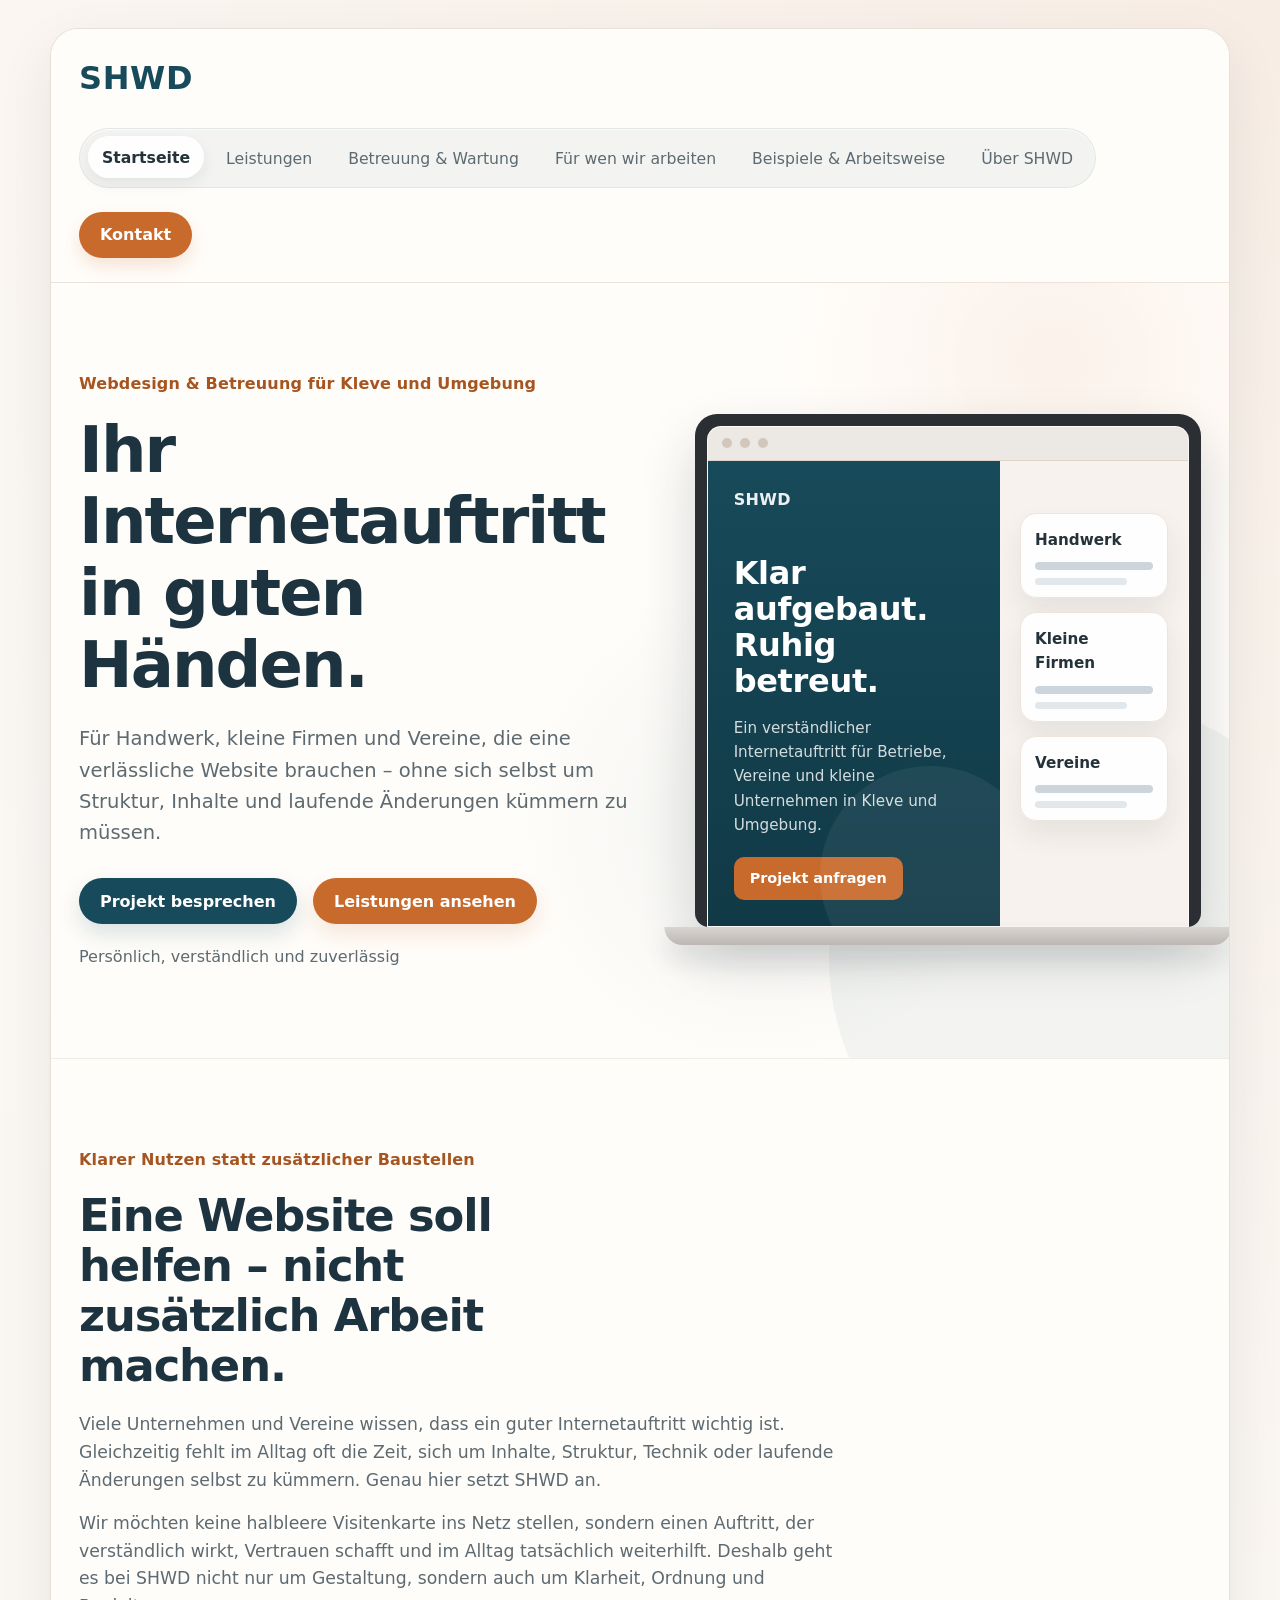
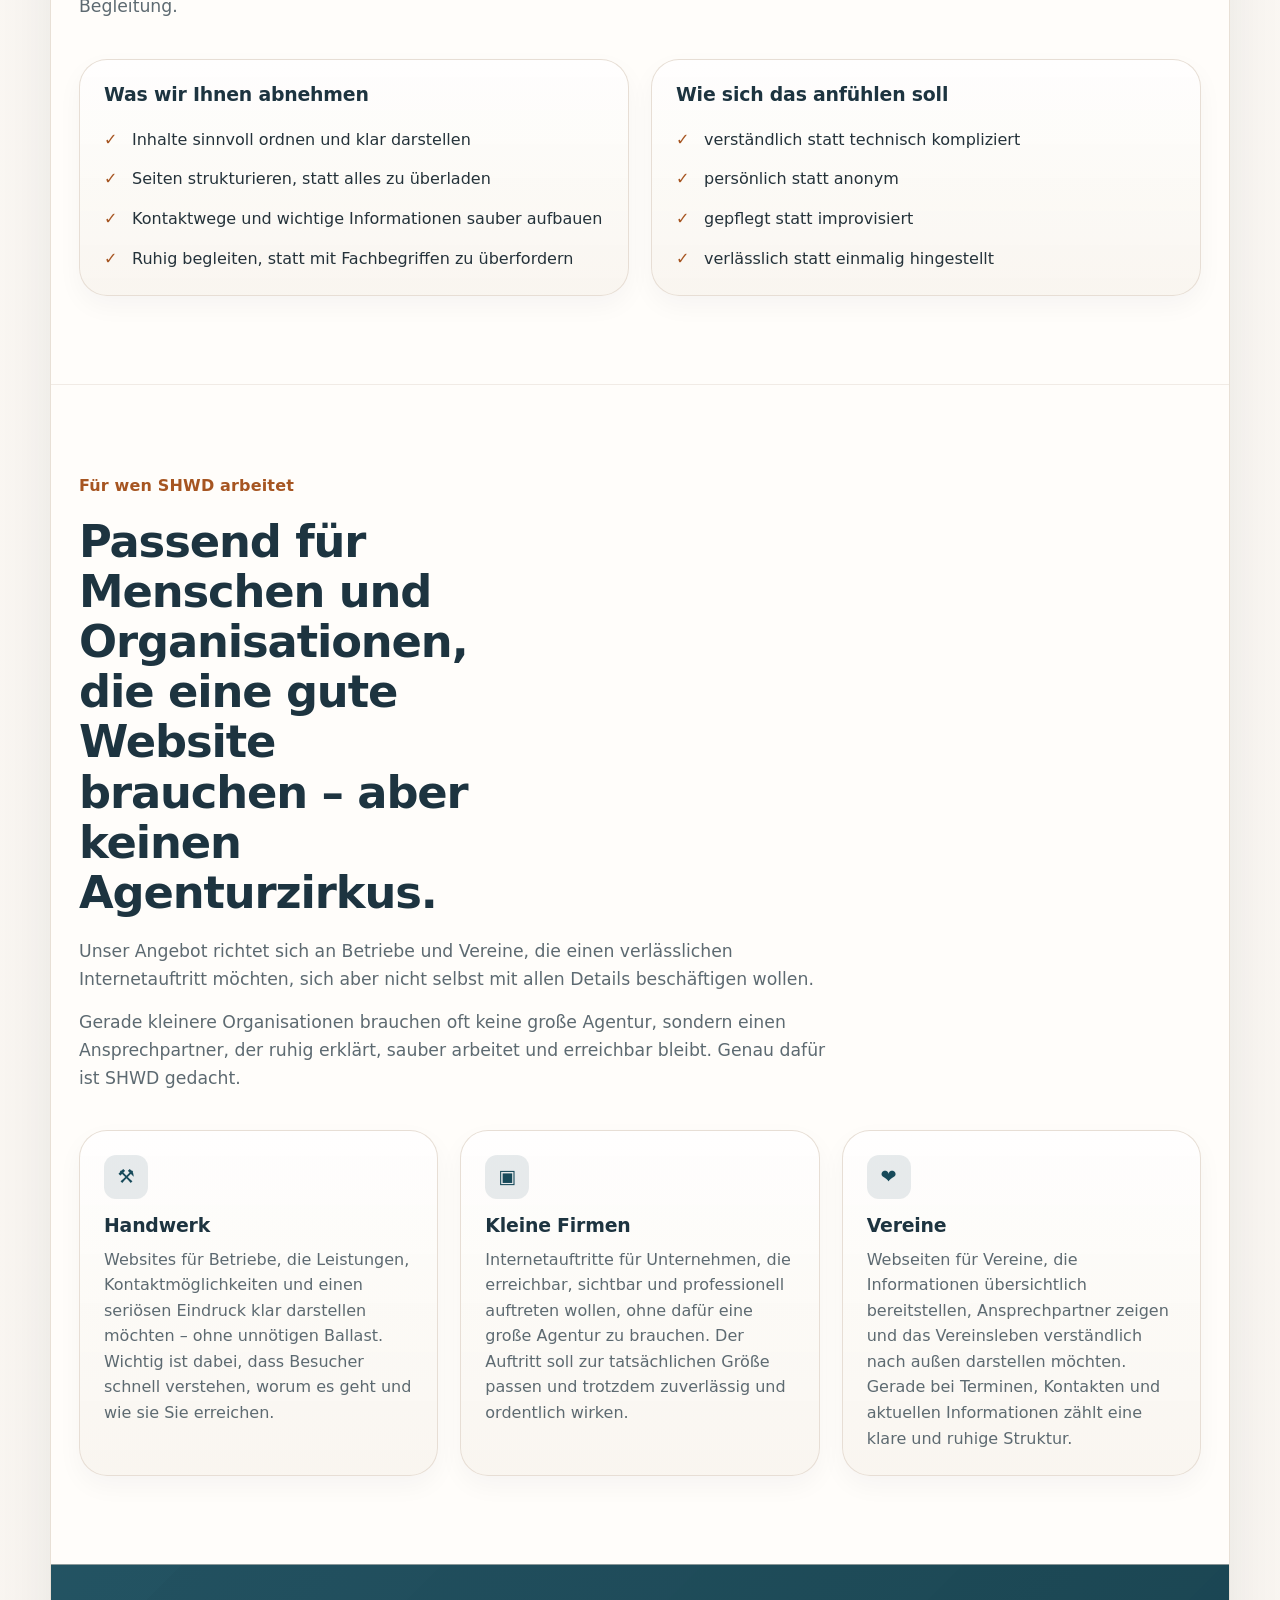
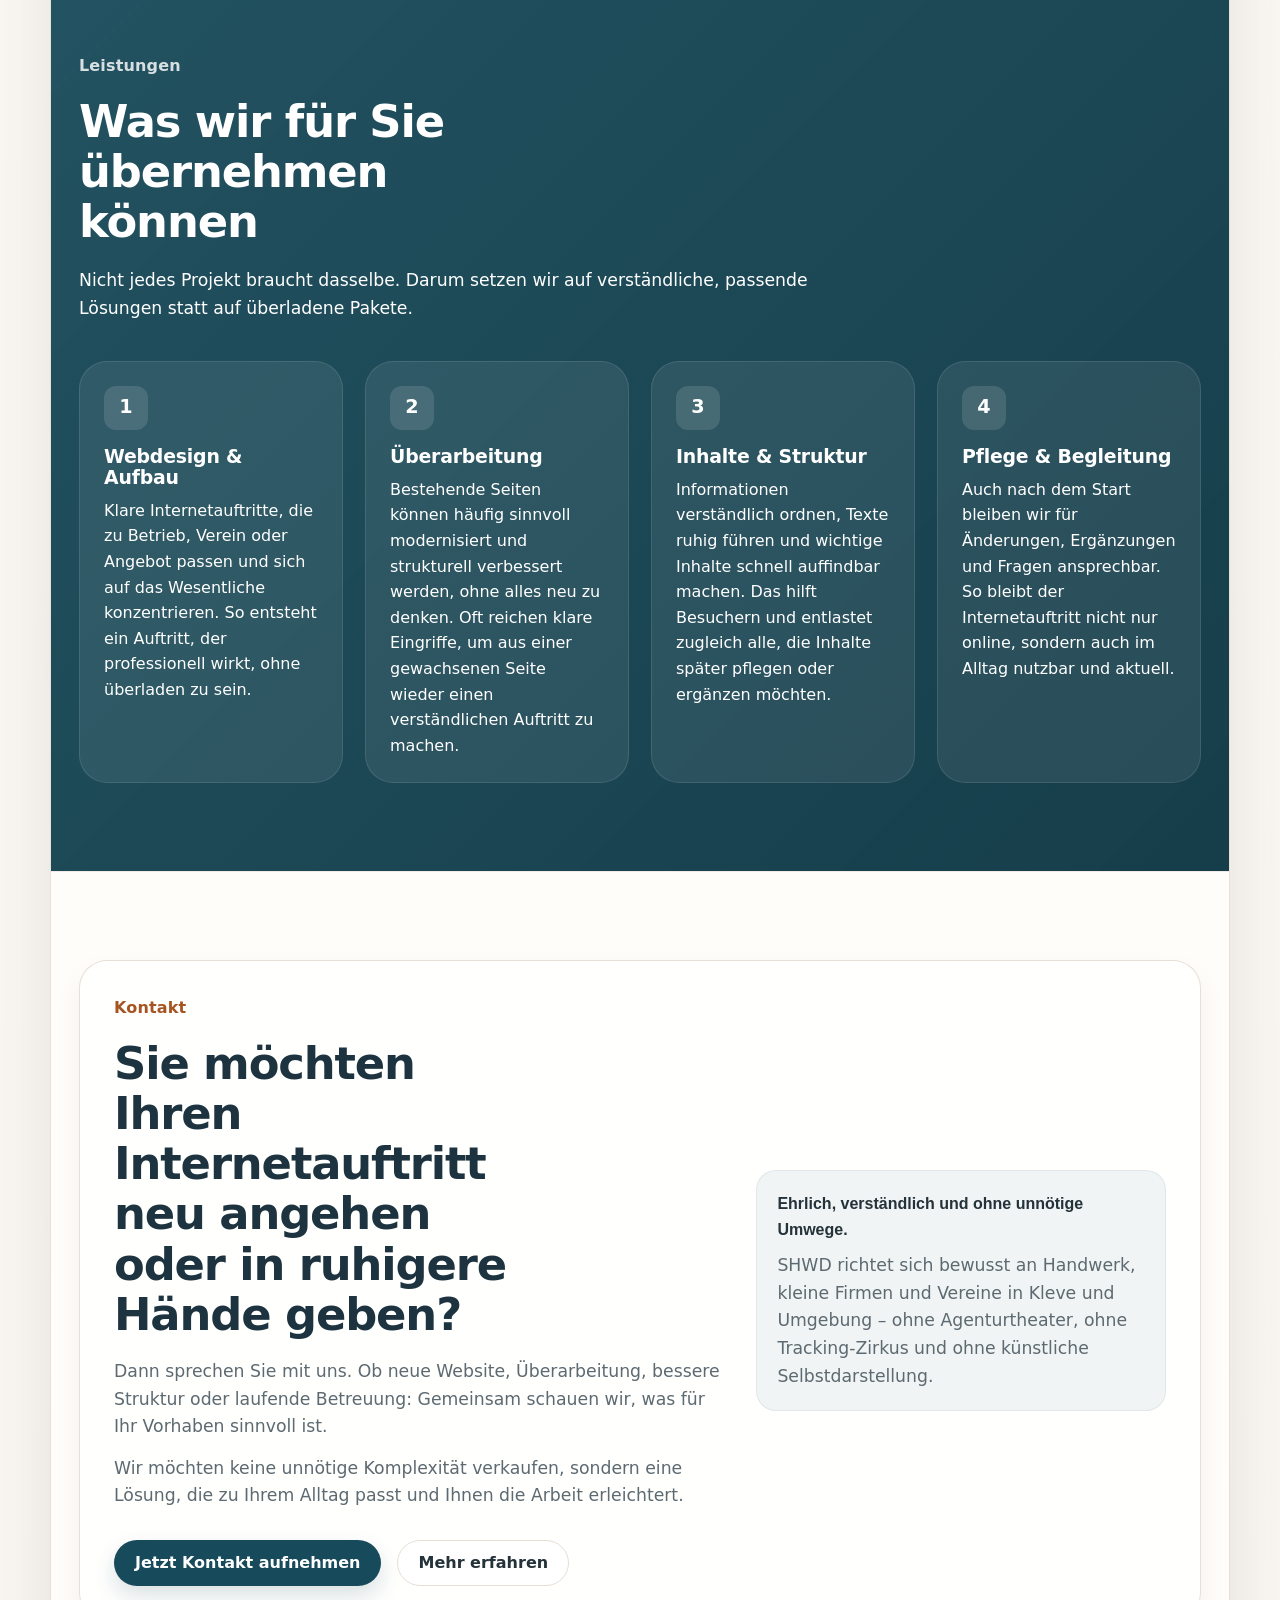
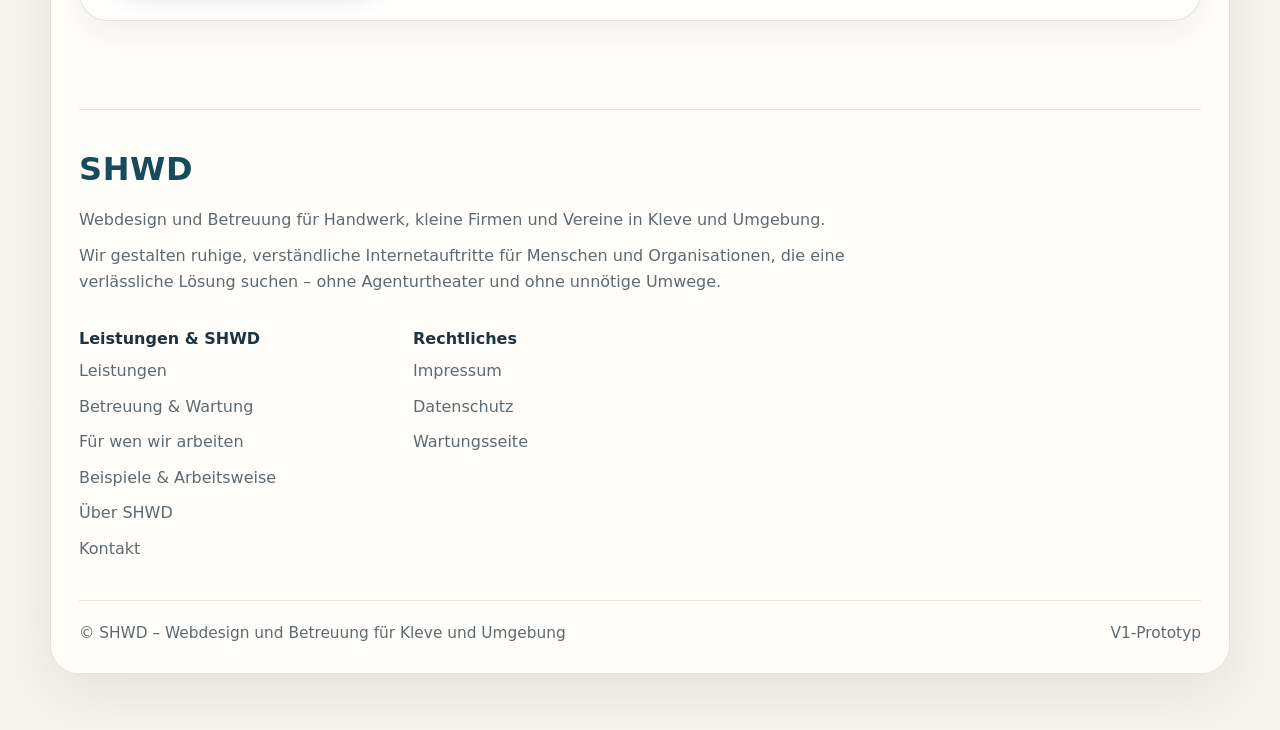
==== commit f7faf134: "feat: add SHWD v0.2.0 website prototype with PHP contact form" ====
--- a/index.html
+++ b/index.html
@@ -3,172 +3,86 @@
 <head>
   <meta charset="UTF-8" />
   <meta name="viewport" content="width=device-width, initial-scale=1.0" />
-  <title>SHWD – Webdesign & Betreuung für Kleve und Umgebung</title>
-  <meta name="description" content="SHWD gestaltet und betreut Internetauftritte für Handwerk, kleine Firmen und Vereine in Kleve und Umgebung." />
-  <link rel="preconnect" href="https://fonts.googleapis.com">
-  <link rel="preconnect" href="https://fonts.gstatic.com" crossorigin>
-  <link href="https://fonts.googleapis.com/css2?family=Inter:wght@400;500;600;700&family=Montserrat:wght@600;700;800&display=swap" rel="stylesheet">
-  <link rel="stylesheet" href="assets/css/styles.css" />
+  <title>SHWD – Startseite</title>
+  <meta name="description" content="SHWD – Webdesign und Betreuung für Handwerk, kleine Firmen und Vereine in Kleve und Umgebung." />
+  <link rel="stylesheet" href="assets/styles.css" />
 </head>
 <body>
-  <div class="site-shell">
+  <div class="page-shell">
     <div class="container">
-      <div class="site-card">
+      <div class="page-card">
         <header>
           <div class="nav">
             <a class="logo" href="index.html">SHWD</a>
             <nav class="nav-links" aria-label="Hauptnavigation">
-              <a class="active" href="index.html">Startseite</a>
-              <a class="" href="leistungen.html">Leistungen</a>
-              <a class="" href="betreuung.html">Betreuung &amp; Wartung</a>
-              <a class="" href="zielgruppen.html">Für wen wir arbeiten</a>
-              <a class="" href="arbeitsweise.html">Beispiele &amp; Arbeitsweise</a>
-              <a class="" href="ueber.html">Über SHWD</a>
+              <a href="index.html" class="active">Startseite</a>
+              <a href="leistungen.html">Leistungen</a>
+              <a href="betreuung.html">Betreuung & Wartung</a>
+              <a href="zielgruppen.html">Für wen wir arbeiten</a>
+              <a href="arbeitsweise.html">Beispiele & Arbeitsweise</a>
+              <a href="ueber.html">Über SHWD</a>
             </nav>
-            <a class="nav-cta" href="kontakt.html">Kontakt</a>
+            <a class="nav-cta" href="kontakt.php">Kontakt</a>
           </div>
         </header>
         <main>
-
-          <section class="hero">
-            <div class="hero-copy">
-              <div class="eyebrow">Webdesign &amp; Betreuung für Kleve und Umgebung</div>
-              <h1>Ihr Internetauftritt in guten Händen.</h1>
-              <p class="lead">Für Handwerk, kleine Firmen und Vereine, die eine verlässliche Website brauchen – ohne sich selbst um Struktur, Inhalte und laufende Änderungen kümmern zu müssen.</p>
-              <div class="hero-actions">
-                <a class="btn btn-primary" href="kontakt.html">Projekt besprechen</a>
-                <a class="btn btn-secondary" href="leistungen.html">Leistungen ansehen</a>
-              </div>
-              <div class="trust-line">Persönlich, verständlich und zuverlässig</div>
-            </div>
-            <div class="hero-visual" aria-hidden="true">
-              <div class="device">
-                <div class="screen">
-                  <div class="screen-topbar">
-                    <span class="dot"></span><span class="dot"></span><span class="dot"></span>
-                  </div>
-                  <div class="mockup">
-                    <div class="mockup-main">
-                      <div class="mockup-brand">SHWD</div>
-                      <h3>Klar aufgebaut. Ruhig betreut.</h3>
-                      <p>Ein verständlicher Internetauftritt für Betriebe, Vereine und kleine Unternehmen in Kleve und Umgebung.</p>
-                      <span class="mini-btn">Projekt anfragen</span>
-                    </div>
-                    <div class="mockup-side">
-                      <div class="card-stack">
-                        <div class="mini-card"><strong>Handwerk</strong><div class="line"></div><div class="line-light"></div></div>
-                        <div class="mini-card"><strong>Kleine Firmen</strong><div class="line"></div><div class="line-light"></div></div>
-                        <div class="mini-card"><strong>Vereine</strong><div class="line"></div><div class="line-light"></div></div>
-                      </div>
-                    </div>
-                  </div>
-                </div>
-              </div>
-            </div>
-          </section>
-
-          <section>
-            <div class="section-intro">
-              <div class="eyebrow">Klarer Nutzen statt zusätzlicher Baustellen</div>
-              <h2>Eine Website soll helfen – nicht zusätzlich Arbeit machen.</h2>
-              <p>Viele Unternehmen und Vereine wissen, dass ein guter Internetauftritt wichtig ist. Gleichzeitig fehlt im Alltag oft die Zeit, sich um Inhalte, Struktur, Technik oder laufende Änderungen selbst zu kümmern. Genau hier setzt SHWD an.</p>
-              <p>Wir möchten keine halbleere Visitenkarte ins Netz stellen, sondern einen Auftritt, der verständlich wirkt, Vertrauen schafft und im Alltag tatsächlich weiterhilft. Deshalb geht es bei SHWD nicht nur um Gestaltung, sondern auch um Klarheit, Ordnung und Begleitung.</p>
-            </div>
-            <div class="split">
-              <div class="info-box">
-                <h3>Was wir Ihnen abnehmen</h3>
-                <ul class="feature-list">
-                  <li>Inhalte sinnvoll ordnen und klar darstellen</li>
-                  <li>Seiten strukturieren, statt alles zu überladen</li>
-                  <li>Kontaktwege und wichtige Informationen sauber aufbauen</li>
-                  <li>Ruhig begleiten, statt mit Fachbegriffen zu überfordern</li>
-                </ul>
-              </div>
-              <div class="info-box">
-                <h3>Wie sich das anfühlen soll</h3>
-                <ul class="feature-list">
-                  <li>verständlich statt technisch kompliziert</li>
-                  <li>persönlich statt anonym</li>
-                  <li>gepflegt statt improvisiert</li>
-                  <li>verlässlich statt einmalig hingestellt</li>
-                </ul>
-              </div>
-            </div>
-          </section>
-
-          <section>
-            <div class="section-intro">
-              <div class="eyebrow">Für wen SHWD arbeitet</div>
-              <h2>Passend für Menschen und Organisationen, die eine gute Website brauchen – aber keinen Agenturzirkus.</h2>
-              <p>Unser Angebot richtet sich an Betriebe und Vereine, die einen verlässlichen Internetauftritt möchten, sich aber nicht selbst mit allen Details beschäftigen wollen.</p>
-              <p>Gerade kleinere Organisationen brauchen oft keine große Agentur, sondern einen Ansprechpartner, der ruhig erklärt, sauber arbeitet und erreichbar bleibt. Genau dafür ist SHWD gedacht.</p>
-            </div>
-            <div class="grid-3">
-              <article class="panel">
-                <div class="icon-badge">⚒</div>
-                <h3>Handwerk</h3>
-                <p>Websites für Betriebe, die Leistungen, Kontaktmöglichkeiten und einen seriösen Eindruck klar darstellen möchten – ohne unnötigen Ballast. Wichtig ist dabei, dass Besucher schnell verstehen, worum es geht und wie sie Sie erreichen.</p>
-              </article>
-              <article class="panel">
-                <div class="icon-badge">▣</div>
-                <h3>Kleine Firmen</h3>
-                <p>Internetauftritte für Unternehmen, die erreichbar, sichtbar und professionell auftreten wollen, ohne dafür eine große Agentur zu brauchen. Der Auftritt soll zur tatsächlichen Größe passen und trotzdem zuverlässig und ordentlich wirken.</p>
-              </article>
-              <article class="panel">
-                <div class="icon-badge">❤</div>
-                <h3>Vereine</h3>
-                <p>Webseiten für Vereine, die Informationen übersichtlich bereitstellen, Ansprechpartner zeigen und das Vereinsleben verständlich nach außen darstellen möchten. Gerade bei Terminen, Kontakten und aktuellen Informationen zählt eine klare und ruhige Struktur.</p>
-              </article>
-            </div>
-          </section>
-
-          <section class="highlight-band">
-            <div class="section-intro">
-              <div class="eyebrow">Leistungen</div>
-              <h2>Was wir für Sie übernehmen können</h2>
-              <p>Nicht jedes Projekt braucht dasselbe. Darum setzen wir auf verständliche, passende Lösungen statt auf überladene Pakete.</p>
-            </div>
-            <div class="grid-4">
-              <article class="panel"><div class="icon-badge">1</div><h3>Webdesign &amp; Aufbau</h3><p>Klare Internetauftritte, die zu Betrieb, Verein oder Angebot passen und sich auf das Wesentliche konzentrieren. So entsteht ein Auftritt, der professionell wirkt, ohne überladen zu sein.</p></article>
-              <article class="panel"><div class="icon-badge">2</div><h3>Überarbeitung</h3><p>Bestehende Seiten können häufig sinnvoll modernisiert und strukturell verbessert werden, ohne alles neu zu denken. Oft reichen klare Eingriffe, um aus einer gewachsenen Seite wieder einen verständlichen Auftritt zu machen.</p></article>
-              <article class="panel"><div class="icon-badge">3</div><h3>Inhalte &amp; Struktur</h3><p>Informationen verständlich ordnen, Texte ruhig führen und wichtige Inhalte schnell auffindbar machen. Das hilft Besuchern und entlastet zugleich alle, die Inhalte später pflegen oder ergänzen möchten.</p></article>
-              <article class="panel"><div class="icon-badge">4</div><h3>Pflege &amp; Begleitung</h3><p>Auch nach dem Start bleiben wir für Änderungen, Ergänzungen und Fragen ansprechbar. So bleibt der Internetauftritt nicht nur online, sondern auch im Alltag nutzbar und aktuell.</p></article>
-            </div>
-          </section>
-
-          <section>
-            <div class="section-intro">
-              <div class="eyebrow">Beispiele &amp; Arbeitsweise</div>
-              <h2>Nicht jede Website muss groß sein. Aber sie sollte klar und verlässlich wirken.</h2>
-              <p>Statt mit großen Namen oder leeren Versprechen aufzutreten, zeigen wir lieber, wie wir denken und wie wir vorgehen.</p>
-              <p>Nicht jede Website muss groß oder technisch kompliziert sein. Wichtig ist, dass sie zur Aufgabe passt, verständlich aufgebaut ist und einen verlässlichen Eindruck hinterlässt.</p>
-            </div>
-            <div class="grid-4">
-              <article class="step"><div class="step-no">1</div><h3>Zuhören</h3><p>Wir besprechen, was gebraucht wird, was schon da ist und was der Internetauftritt wirklich leisten soll.</p></article>
-              <article class="step"><div class="step-no">2</div><h3>Ordnen</h3><p>Inhalte, Seiten und Ziele werden so strukturiert, dass daraus ein klarer und sinnvoller Aufbau entsteht.</p></article>
-              <article class="step"><div class="step-no">3</div><h3>Umsetzen</h3><p>Wir gestalten und erstellen eine Lösung, die zur Zielgruppe passt und sich verständlich nutzen lässt.</p></article>
-              <article class="step"><div class="step-no">4</div><h3>Betreuen</h3><p>Auch nach dem Start bleiben wir ansprechbar, wenn Inhalte ergänzt oder Fragen geklärt werden sollen.</p></article>
-            </div>
-          </section>
-
-          <section class="cta">
-            <div class="cta-box">
-              <div>
-                <div class="eyebrow">Kontakt</div>
-                <h2>Sie möchten Ihren Internetauftritt neu angehen oder in ruhigere Hände geben?</h2>
-                <p style="margin-top:18px; max-width:42rem;">Dann sprechen Sie mit uns. Ob neue Website, Überarbeitung, bessere Struktur oder laufende Betreuung: Gemeinsam schauen wir, was für Ihr Vorhaben sinnvoll ist.</p>
-                <p style="margin-top:14px; max-width:42rem;">Wir möchten keine unnötige Komplexität verkaufen, sondern eine Lösung, die zu Ihrem Alltag passt und Ihnen die Arbeit erleichtert.</p>
-                <div class="cta-actions">
-                  <a class="btn btn-primary" href="kontakt.html">Jetzt Kontakt aufnehmen</a>
-                  <a class="btn btn-ghost" href="arbeitsweise.html">Mehr zur Arbeitsweise</a>
-                </div>
-              </div>
-              <aside class="cta-note">
-                <strong style="display:block; font-family: 'Montserrat', sans-serif; margin-bottom: 10px; color: var(--text);">Ehrlich, verständlich und ohne unnötige Umwege.</strong>
-                <p>Dieser V1-Prototyp ist bewusst ruhig gehalten. Weitere Bilder, Feindetails und rechtliche Inhalte lassen sich später sauber ergänzen.</p>
-              </aside>
-            </div>
-          </section>
+          
+<section class="hero">
+  <div class="hero-copy">
+    <div class="eyebrow">Webdesign &amp; Betreuung für Kleve und Umgebung</div>
+    <h1>Ihr Internetauftritt in guten Händen.</h1>
+    <p class="lead">Für Handwerk, kleine Firmen und Vereine, die eine verlässliche Website brauchen – ohne sich selbst um Struktur, Inhalte und laufende Änderungen kümmern zu müssen.</p>
+    <div class="hero-actions">
+      <a class="btn btn-primary" href="kontakt.php">Projekt besprechen</a>
+      <a class="btn btn-secondary" href="leistungen.html">Leistungen ansehen</a>
+    </div>
+    <div class="trust-line">Persönlich, verständlich und zuverlässig</div>
+  </div>
+  <div class="hero-visual" aria-hidden="true">
+    <div class="device"><div class="screen"><div class="screen-topbar"><span class="dot"></span><span class="dot"></span><span class="dot"></span></div>
+      <div class="mockup">
+        <div class="mockup-main"><div class="mockup-brand">SHWD</div><h3>Klar aufgebaut. Ruhig betreut.</h3><p>Ein verständlicher Internetauftritt für Betriebe, Vereine und kleine Unternehmen in Kleve und Umgebung.</p><span class="mini-btn">Projekt anfragen</span></div>
+        <div class="mockup-side"><div class="card-stack">
+          <div class="mini-card"><strong>Handwerk</strong><div class="line"></div><div class="line-light"></div></div>
+          <div class="mini-card"><strong>Kleine Firmen</strong><div class="line"></div><div class="line-light"></div></div>
+          <div class="mini-card"><strong>Vereine</strong><div class="line"></div><div class="line-light"></div></div>
+        </div></div>
+      </div>
+    </div></div>
+  </div>
+</section>
+<section>
+  <div class="section-intro">
+    <div class="eyebrow">Klarer Nutzen statt zusätzlicher Baustellen</div>
+    <h2>Eine Website soll helfen – nicht zusätzlich Arbeit machen.</h2>
+    <p style="margin-top:20px; max-width:48rem;">Viele Unternehmen und Vereine wissen, dass ein guter Internetauftritt wichtig ist. Gleichzeitig fehlt im Alltag oft die Zeit, sich um Inhalte, Struktur, Technik oder laufende Änderungen selbst zu kümmern. Genau hier setzt SHWD an.</p>
+    <p style="margin-top:16px; max-width:48rem;">Wir möchten keine halbleere Visitenkarte ins Netz stellen, sondern einen Auftritt, der verständlich wirkt, Vertrauen schafft und im Alltag tatsächlich weiterhilft. Deshalb geht es bei SHWD nicht nur um Gestaltung, sondern auch um Klarheit, Ordnung und Begleitung.</p>
+  </div>
+  <div class="grid-2">
+    <article class="info-box"><h3>Was wir Ihnen abnehmen</h3><ul class="feature-list"><li>Inhalte sinnvoll ordnen und klar darstellen</li><li>Seiten strukturieren, statt alles zu überladen</li><li>Kontaktwege und wichtige Informationen sauber aufbauen</li><li>Ruhig begleiten, statt mit Fachbegriffen zu überfordern</li></ul></article>
+    <article class="info-box"><h3>Wie sich das anfühlen soll</h3><ul class="feature-list"><li>verständlich statt technisch kompliziert</li><li>persönlich statt anonym</li><li>gepflegt statt improvisiert</li><li>verlässlich statt einmalig hingestellt</li></ul></article>
+  </div>
+</section>
+<section>
+  <div class="section-intro"><div class="eyebrow">Für wen SHWD arbeitet</div><h2>Passend für Menschen und Organisationen, die eine gute Website brauchen – aber keinen Agenturzirkus.</h2><p style="margin-top:20px; max-width:48rem;">Unser Angebot richtet sich an Betriebe und Vereine, die einen verlässlichen Internetauftritt möchten, sich aber nicht selbst mit allen Details beschäftigen wollen.</p><p style="margin-top:16px; max-width:48rem;">Gerade kleinere Organisationen brauchen oft keine große Agentur, sondern einen Ansprechpartner, der ruhig erklärt, sauber arbeitet und erreichbar bleibt. Genau dafür ist SHWD gedacht.</p></div>
+  <div class="grid-3">
+    <article class="panel"><div class="icon-badge">⚒</div><h3>Handwerk</h3><p>Websites für Betriebe, die Leistungen, Kontaktmöglichkeiten und einen seriösen Eindruck klar darstellen möchten – ohne unnötigen Ballast. Wichtig ist dabei, dass Besucher schnell verstehen, worum es geht und wie sie Sie erreichen.</p></article>
+    <article class="panel"><div class="icon-badge">▣</div><h3>Kleine Firmen</h3><p>Internetauftritte für Unternehmen, die erreichbar, sichtbar und professionell auftreten wollen, ohne dafür eine große Agentur zu brauchen. Der Auftritt soll zur tatsächlichen Größe passen und trotzdem zuverlässig und ordentlich wirken.</p></article>
+    <article class="panel"><div class="icon-badge">❤</div><h3>Vereine</h3><p>Webseiten für Vereine, die Informationen übersichtlich bereitstellen, Ansprechpartner zeigen und das Vereinsleben verständlich nach außen darstellen möchten. Gerade bei Terminen, Kontakten und aktuellen Informationen zählt eine klare und ruhige Struktur.</p></article>
+  </div>
+</section>
+<section class="highlight-band">
+  <div class="section-intro"><div class="eyebrow">Leistungen</div><h2>Was wir für Sie übernehmen können</h2><p style="margin-top:20px; max-width:48rem;">Nicht jedes Projekt braucht dasselbe. Darum setzen wir auf verständliche, passende Lösungen statt auf überladene Pakete.</p></div>
+  <div class="grid-4">
+    <article class="panel"><div class="icon-badge">1</div><h3>Webdesign &amp; Aufbau</h3><p>Klare Internetauftritte, die zu Betrieb, Verein oder Angebot passen und sich auf das Wesentliche konzentrieren. So entsteht ein Auftritt, der professionell wirkt, ohne überladen zu sein.</p></article>
+    <article class="panel"><div class="icon-badge">2</div><h3>Überarbeitung</h3><p>Bestehende Seiten können häufig sinnvoll modernisiert und strukturell verbessert werden, ohne alles neu zu denken. Oft reichen klare Eingriffe, um aus einer gewachsenen Seite wieder einen verständlichen Auftritt zu machen.</p></article>
+    <article class="panel"><div class="icon-badge">3</div><h3>Inhalte &amp; Struktur</h3><p>Informationen verständlich ordnen, Texte ruhig führen und wichtige Inhalte schnell auffindbar machen. Das hilft Besuchern und entlastet zugleich alle, die Inhalte später pflegen oder ergänzen möchten.</p></article>
+    <article class="panel"><div class="icon-badge">4</div><h3>Pflege &amp; Begleitung</h3><p>Auch nach dem Start bleiben wir für Änderungen, Ergänzungen und Fragen ansprechbar. So bleibt der Internetauftritt nicht nur online, sondern auch im Alltag nutzbar und aktuell.</p></article>
+  </div>
+</section>
+<section>
+  <div class="cta-box"><div><div class="eyebrow">Kontakt</div><h2>Sie möchten Ihren Internetauftritt neu angehen oder in ruhigere Hände geben?</h2><p style="margin-top:18px; max-width:42rem;">Dann sprechen Sie mit uns. Ob neue Website, Überarbeitung, bessere Struktur oder laufende Betreuung: Gemeinsam schauen wir, was für Ihr Vorhaben sinnvoll ist.</p><p style="margin-top:14px; max-width:42rem;">Wir möchten keine unnötige Komplexität verkaufen, sondern eine Lösung, die zu Ihrem Alltag passt und Ihnen die Arbeit erleichtert.</p><div class="cta-actions"><a class="btn btn-primary" href="kontakt.php">Jetzt Kontakt aufnehmen</a><a class="btn btn-ghost" href="leistungen.html">Mehr erfahren</a></div></div><aside class="cta-note"><strong style="display:block; font-family:Montserrat, Inter, sans-serif; margin-bottom:10px; color:var(--text);">Ehrlich, verständlich und ohne unnötige Umwege.</strong><p>SHWD richtet sich bewusst an Handwerk, kleine Firmen und Vereine in Kleve und Umgebung – ohne Agenturtheater, ohne Tracking-Zirkus und ohne künstliche Selbstdarstellung.</p></aside></div>
+</section>
 
         </main>
         <footer>
@@ -184,17 +98,17 @@
               <div class="footer-col">
                 <h4>Leistungen &amp; SHWD</h4>
                 <a href="leistungen.html">Leistungen</a>
-                <a href="betreuung.html">Betreuung &amp; Wartung</a>
+                <a href="betreuung.html">Betreuung & Wartung</a>
                 <a href="zielgruppen.html">Für wen wir arbeiten</a>
-                <a href="arbeitsweise.html">Beispiele &amp; Arbeitsweise</a>
+                <a href="arbeitsweise.html">Beispiele & Arbeitsweise</a>
                 <a href="ueber.html">Über SHWD</a>
-                <a href="kontakt.html">Kontakt</a>
+                <a href="kontakt.php">Kontakt</a>
               </div>
               <div class="footer-col">
                 <h4>Rechtliches</h4>
                 <a href="impressum.html">Impressum</a>
                 <a href="datenschutz.html">Datenschutz</a>
-                <a href="#">Cookie-Einstellungen</a>
+                <a href="wartung.html">Wartungsseite</a>
               </div>
             </div>
             <div class="footer-bottom">
@@ -207,4 +121,4 @@
     </div>
   </div>
 </body>
-</html>
+</html>
--- a/assets/styles.css
+++ b/assets/styles.css
@@ -0,0 +1,158 @@
+
+:root {
+  --bg: #f7f3ee;
+  --surface: rgba(255, 253, 250, 0.96);
+  --surface-soft: #f2ece5;
+  --text: #24323a;
+  --muted: #5d6a71;
+  --primary: #174a5a;
+  --primary-dark: #113946;
+  --accent: #c86a2c;
+  --accent-dark: #a65521;
+  --border: #e6ddd3;
+  --shadow: 0 20px 55px rgba(20, 38, 46, 0.08);
+  --radius: 28px;
+  --container: 1180px;
+}
+* { box-sizing: border-box; }
+html { scroll-behavior: smooth; }
+body {
+  margin: 0;
+  font-family: Inter, ui-sans-serif, system-ui, -apple-system, BlinkMacSystemFont, "Segoe UI", Arial, sans-serif;
+  color: var(--text);
+  background:
+    radial-gradient(circle at top right, rgba(200, 106, 44, 0.08), transparent 28%),
+    linear-gradient(180deg, #fbf8f4 0%, var(--bg) 100%);
+  line-height: 1.6;
+}
+img { max-width: 100%; display: block; }
+a { color: inherit; text-decoration: none; }
+.container { width: min(var(--container), calc(100% - 40px)); margin: 0 auto; }
+.page-shell { padding: 28px 0 56px; }
+.page-card {
+  background: var(--surface);
+  border: 1px solid rgba(230, 221, 211, 0.9);
+  border-radius: 28px;
+  overflow: hidden;
+  box-shadow: var(--shadow);
+  backdrop-filter: blur(10px);
+}
+header {
+  position: sticky; top: 0; z-index: 30;
+  background: rgba(255, 253, 250, 0.92);
+  backdrop-filter: blur(14px);
+  border-bottom: 1px solid rgba(230, 221, 211, 0.8);
+}
+.nav { display:flex; align-items:center; justify-content:space-between; gap:24px; padding:24px 28px; flex-wrap:wrap; }
+.logo { font-family: Montserrat, Inter, ui-sans-serif, system-ui, sans-serif; font-weight:800; font-size:2rem; letter-spacing:0.02em; color:var(--primary); }
+.nav-links { display:flex; gap:8px; align-items:center; flex-wrap:wrap; justify-content:center; font-size:0.98rem; color:var(--muted); padding:8px; border-radius:999px; background:rgba(23,74,90,0.05); border:1px solid rgba(23,74,90,0.08); box-shadow: inset 0 1px 0 rgba(255,255,255,0.7); }
+.nav-links a { display:inline-flex; align-items:center; justify-content:center; min-height:42px; padding:0 14px; border-radius:999px; transition: color .2s ease, background .2s ease, box-shadow .2s ease, transform .2s ease; }
+.nav-links a:hover, .nav-links a.active { color:var(--text); font-weight:600; background:rgba(255,255,255,0.95); box-shadow:0 6px 14px rgba(22,38,46,0.08); transform:translateY(-1px); }
+.nav-cta, .btn, button.btn { display:inline-flex; align-items:center; justify-content:center; min-height:46px; border-radius:999px; padding:0 20px; font-weight:700; transition: background .2s ease, transform .2s ease, border-color .2s ease, box-shadow .2s ease; border:1px solid transparent; cursor:pointer; }
+.nav-cta { background:var(--accent); color:#fff; box-shadow:0 8px 18px rgba(200,106,44,0.18); }
+.nav-cta:hover, .btn:hover, button.btn:hover { transform:translateY(-1px); }
+.btn-primary { background:var(--primary); color:#fff; box-shadow:0 10px 22px rgba(23,74,90,0.16); }
+.btn-primary:hover { background:var(--primary-dark); }
+.btn-secondary { background:var(--accent); color:#fff; box-shadow:0 10px 22px rgba(200,106,44,0.16); }
+.btn-secondary:hover, .nav-cta:hover { background:var(--accent-dark); }
+.btn-ghost { border-color:var(--border); background:rgba(255,255,255,0.76); color:var(--text); }
+main section { padding:88px 28px; border-top:1px solid rgba(230,221,211,0.55); }
+main section:first-of-type { border-top:0; }
+.eyebrow { display:inline-block; margin-bottom:18px; color:var(--accent-dark); font-weight:700; font-size:1rem; letter-spacing:0.01em; }
+h1,h2,h3,h4 { margin:0; font-family: Montserrat, Inter, ui-sans-serif, system-ui, sans-serif; line-height:1.12; color:#1d3440; }
+h1 { font-size: clamp(2.5rem,5vw,4.5rem); letter-spacing:-0.03em; max-width:12ch; }
+h2 { font-size: clamp(2rem,3.5vw,3rem); letter-spacing:-0.025em; max-width:14ch; }
+h3 { font-size:1.18rem; letter-spacing:-0.01em; }
+h4 { font-size:1rem; }
+p { margin:0; font-size:1.08rem; color:var(--muted); }
+.hero { display:grid; grid-template-columns:1.05fr .95fr; gap:56px; align-items:center; position:relative; overflow:hidden; background: radial-gradient(circle at 85% 10%, rgba(200,106,44,.08), transparent 22%), radial-gradient(circle at 60% 70%, rgba(23,74,90,.06), transparent 28%); }
+.hero::after { content:""; position:absolute; right:-120px; bottom:-160px; width:520px; height:520px; border-radius:50%; background:rgba(23,74,90,0.05); pointer-events:none; }
+.hero-copy, .hero-visual { position:relative; z-index:1; }
+.hero-copy p.lead { max-width:36rem; margin-top:22px; font-size:1.22rem; }
+.hero-actions, .cta-actions { display:flex; gap:16px; flex-wrap:wrap; margin-top:30px; }
+.trust-line { margin-top:20px; font-size:1rem; color:var(--muted); }
+.device { position:relative; width:100%; max-width:620px; margin-left:auto; background:#2b2f33; border-radius:22px 22px 14px 14px; padding:12px 12px 0; box-shadow:0 28px 55px rgba(24,36,44,.18); }
+.device::after { content:""; position:absolute; left:50%; transform:translateX(-50%); bottom:-18px; width:112%; height:18px; background:linear-gradient(180deg,#d7d4d2,#bdb7b3); border-radius:0 0 18px 18px; box-shadow:0 14px 24px rgba(24,36,44,.12); }
+.screen { background:linear-gradient(180deg,#f7f3ef 0%,#fdfbf8 100%); border-radius:14px 14px 0 0; overflow:hidden; border:1px solid rgba(255,255,255,.55); }
+.screen-topbar { height:34px; display:flex; align-items:center; gap:8px; padding:0 14px; background:#ece8e3; border-bottom:1px solid #ddd4cb; }
+.dot { width:10px; height:10px; border-radius:50%; background:#d3c6ba; }
+.mockup { display:grid; grid-template-columns:1.4fr .9fr; min-height:360px; }
+.mockup-main { position:relative; padding:26px; background:linear-gradient(180deg,var(--primary) 0%, var(--primary-dark) 100%); color:#fff; overflow:hidden; }
+.mockup-main::after { content:""; position:absolute; right:-40px; bottom:-60px; width:220px; height:220px; border-radius:50%; background:rgba(255,255,255,.06); pointer-events:none; }
+.mockup-brand { font-family: Montserrat, Inter, ui-sans-serif, system-ui, sans-serif; font-size:1rem; font-weight:700; letter-spacing:0.02em; opacity:.92; }
+.mockup-main h3 { margin-top:44px; color:#fff; font-size:2rem; max-width:9ch; }
+.mockup-main p { margin-top:16px; font-size:.95rem; color:rgba(255,255,255,.82); max-width:23ch; }
+.mini-btn { display:inline-block; margin-top:20px; padding:10px 16px; background:var(--accent); color:#fff; border-radius:10px; font-size:.9rem; font-weight:700; }
+.mockup-side { background:#f7f2ed; padding:28px 20px; }
+.card-stack { display:grid; gap:14px; width:100%; margin-top:24px; }
+.mini-card { background:rgba(255,255,255,.96); border:1px solid #ede5dc; border-radius:16px; padding:14px 14px 12px; box-shadow:0 14px 28px rgba(28,44,53,.08); }
+.mini-card strong { display:block; color:var(--text); font-size:.95rem; margin-bottom:10px; }
+.line, .line-light { height:8px; border-radius:999px; background:#cbd5db; margin-bottom:8px; }
+.line-light { background:#e1e7ea; height:7px; width:78%; margin-bottom:0; }
+.section-intro { max-width:48rem; margin-bottom:38px; }
+.grid-2, .grid-3, .grid-4 { display:grid; gap:22px; }
+.grid-2 { grid-template-columns:repeat(2,minmax(0,1fr)); }
+.grid-3 { grid-template-columns:repeat(3,minmax(0,1fr)); }
+.grid-4 { grid-template-columns:repeat(4,minmax(0,1fr)); }
+.panel, .step, .info-box, .legal-box { background:linear-gradient(180deg,rgba(255,255,255,.92),rgba(249,245,239,.95)); border:1px solid rgba(230,221,211,.95); border-radius:var(--radius); padding:24px; box-shadow:0 10px 26px rgba(24,36,44,.04); }
+.panel p, .step p, .info-box p, .legal-box p, .legal-box li { margin-top:10px; font-size:1rem; }
+.icon-badge, .step-no { width:44px; height:44px; display:inline-flex; align-items:center; justify-content:center; border-radius:12px; font-weight:800; margin-bottom:16px; font-family:Montserrat, Inter, ui-sans-serif, system-ui, sans-serif; }
+.icon-badge { background:rgba(23,74,90,.1); color:var(--primary); font-size:1.2rem; }
+.step-no { background:rgba(200,106,44,.12); color:var(--accent-dark); font-size:1rem; }
+.feature-list, .legal-list { margin:22px 0 0; padding:0; list-style:none; display:grid; gap:14px; }
+.feature-list li, .legal-list li { position:relative; padding-left:28px; color:var(--text); font-size:1rem; }
+.feature-list li::before, .legal-list li::before { content:"✓"; position:absolute; left:0; top:0; color:var(--accent-dark); font-weight:800; }
+.highlight-band { background:linear-gradient(135deg, rgba(23,74,90,.95), rgba(17,57,70,.98)); color:#fff; }
+.highlight-band h2, .highlight-band h3, .highlight-band p, .highlight-band .eyebrow { color:#fff; }
+.highlight-band .eyebrow { opacity:.82; }
+.highlight-band .panel, .highlight-band .info-box { background:rgba(255,255,255,.08); border:1px solid rgba(255,255,255,.1); box-shadow:none; }
+.highlight-band .icon-badge { background:rgba(255,255,255,.12); color:#fff; }
+.cta { background: radial-gradient(circle at top left, rgba(200,106,44,.12), transparent 22%), linear-gradient(180deg,rgba(255,255,255,.92), rgba(245,238,230,.9)); }
+.cta-box { display:grid; grid-template-columns:1.2fr .8fr; gap:28px; align-items:center; background:rgba(255,255,255,.72); border:1px solid rgba(230,221,211,.92); border-radius:28px; padding:34px; box-shadow:0 14px 30px rgba(24,36,44,.05); }
+.cta-note { padding:20px; border-radius:20px; background:rgba(23,74,90,.06); color:var(--text); border:1px solid rgba(23,74,90,.08); }
+.page-hero { background: radial-gradient(circle at top right, rgba(200,106,44,.08), transparent 24%), linear-gradient(180deg,#fcf9f6 0%,#f7f3ee 100%); }
+.page-hero .hero-copy p.lead { max-width:44rem; }
+.page-hero-simple { display:grid; grid-template-columns:1.1fr .9fr; gap:38px; align-items:center; }
+.side-note { background:rgba(23,74,90,.06); border:1px solid rgba(23,74,90,.08); border-radius:24px; padding:24px; }
+.contact-grid { display:grid; grid-template-columns:1fr .95fr; gap:28px; align-items:start; }
+form.contact-form { display:grid; gap:14px; }
+.field { display:grid; gap:8px; }
+label { font-weight:600; color:var(--text); }
+input, textarea { width:100%; border:1px solid var(--border); border-radius:16px; padding:14px 16px; font:inherit; color:var(--text); background:rgba(255,255,255,.88); }
+textarea { min-height:180px; resize:vertical; }
+.help { font-size:.95rem; color:var(--muted); }
+.notice { padding:14px 16px; border-radius:16px; background:rgba(23,74,90,.06); border:1px solid rgba(23,74,90,.08); color:var(--text); }
+.notice.success { background:rgba(89,144,88,.10); border-color:rgba(89,144,88,.18); }
+.notice.error { background:rgba(200,106,44,.10); border-color:rgba(200,106,44,.18); }
+.legal-box h3 { margin-top:10px; }
+.legal-box ul { padding-left:1.2rem; margin:12px 0 0; color:var(--muted); }
+.legal-box li + li { margin-top:10px; }
+.footer-wrap { padding-top:34px; border-top:1px solid rgba(230,221,211,.85); }
+footer { padding:0 28px 28px; }
+.footer-top { margin-bottom:28px; }
+.footer-brand p { margin-top:12px; font-size:1rem; max-width:52rem; }
+.footer-brand p + p { margin-top:10px; }
+.footer-links { display:grid; grid-template-columns:1fr 1fr; gap:28px; max-width:640px; padding-top:8px; }
+.footer-col a { display:block; margin:10px 0; color:var(--muted); }
+.footer-col a:hover { color:var(--text); }
+.footer-bottom { margin-top:28px; padding-top:20px; border-top:1px solid rgba(230,221,211,.8); display:flex; justify-content:space-between; gap:16px; flex-wrap:wrap; color:var(--muted); font-size:.96rem; }
+.muted { color:var(--muted); }
+@media (max-width:1080px) {
+  .hero, .cta-box, .contact-grid, .page-hero-simple { grid-template-columns:1fr; }
+  .grid-4 { grid-template-columns:repeat(2,minmax(0,1fr)); }
+  .grid-3, .grid-2 { grid-template-columns:1fr; }
+  .hero-visual { order:-1; }
+  h1, h2 { max-width:none; }
+}
+@media (max-width:760px) {
+  .page-shell { padding:14px 0 24px; }
+  .container { width:min(var(--container), calc(100% - 18px)); }
+  .nav, main section, footer { padding-left:18px; padding-right:18px; }
+  .nav-links { gap:8px; font-size:.95rem; justify-content:flex-start; border-radius:20px; }
+  main section { padding-top:62px; padding-bottom:62px; }
+  .hero { gap:30px; }
+  p, .hero-copy p.lead { font-size:1rem; }
+  .grid-4, .footer-links { grid-template-columns:1fr; }
+  .mockup { grid-template-columns:1fr; }
+  .device::after { width:104%; }
+}
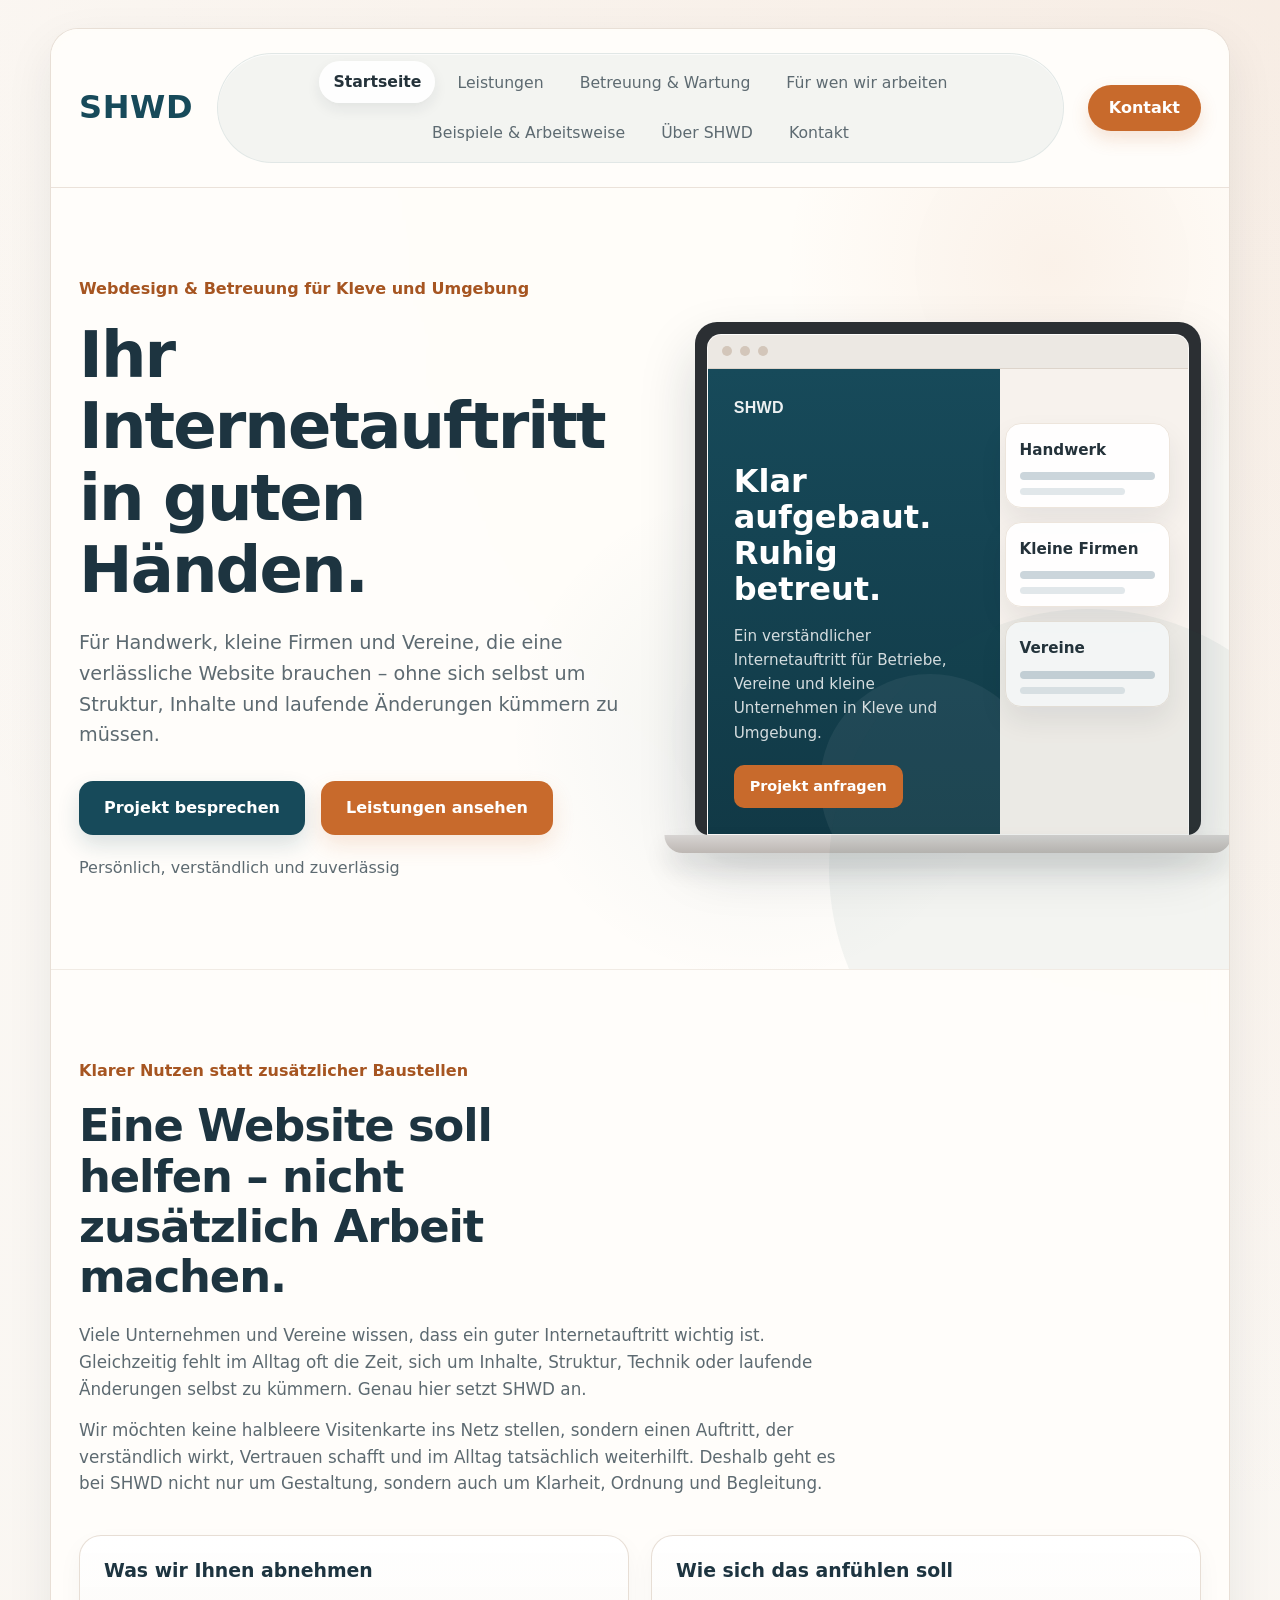
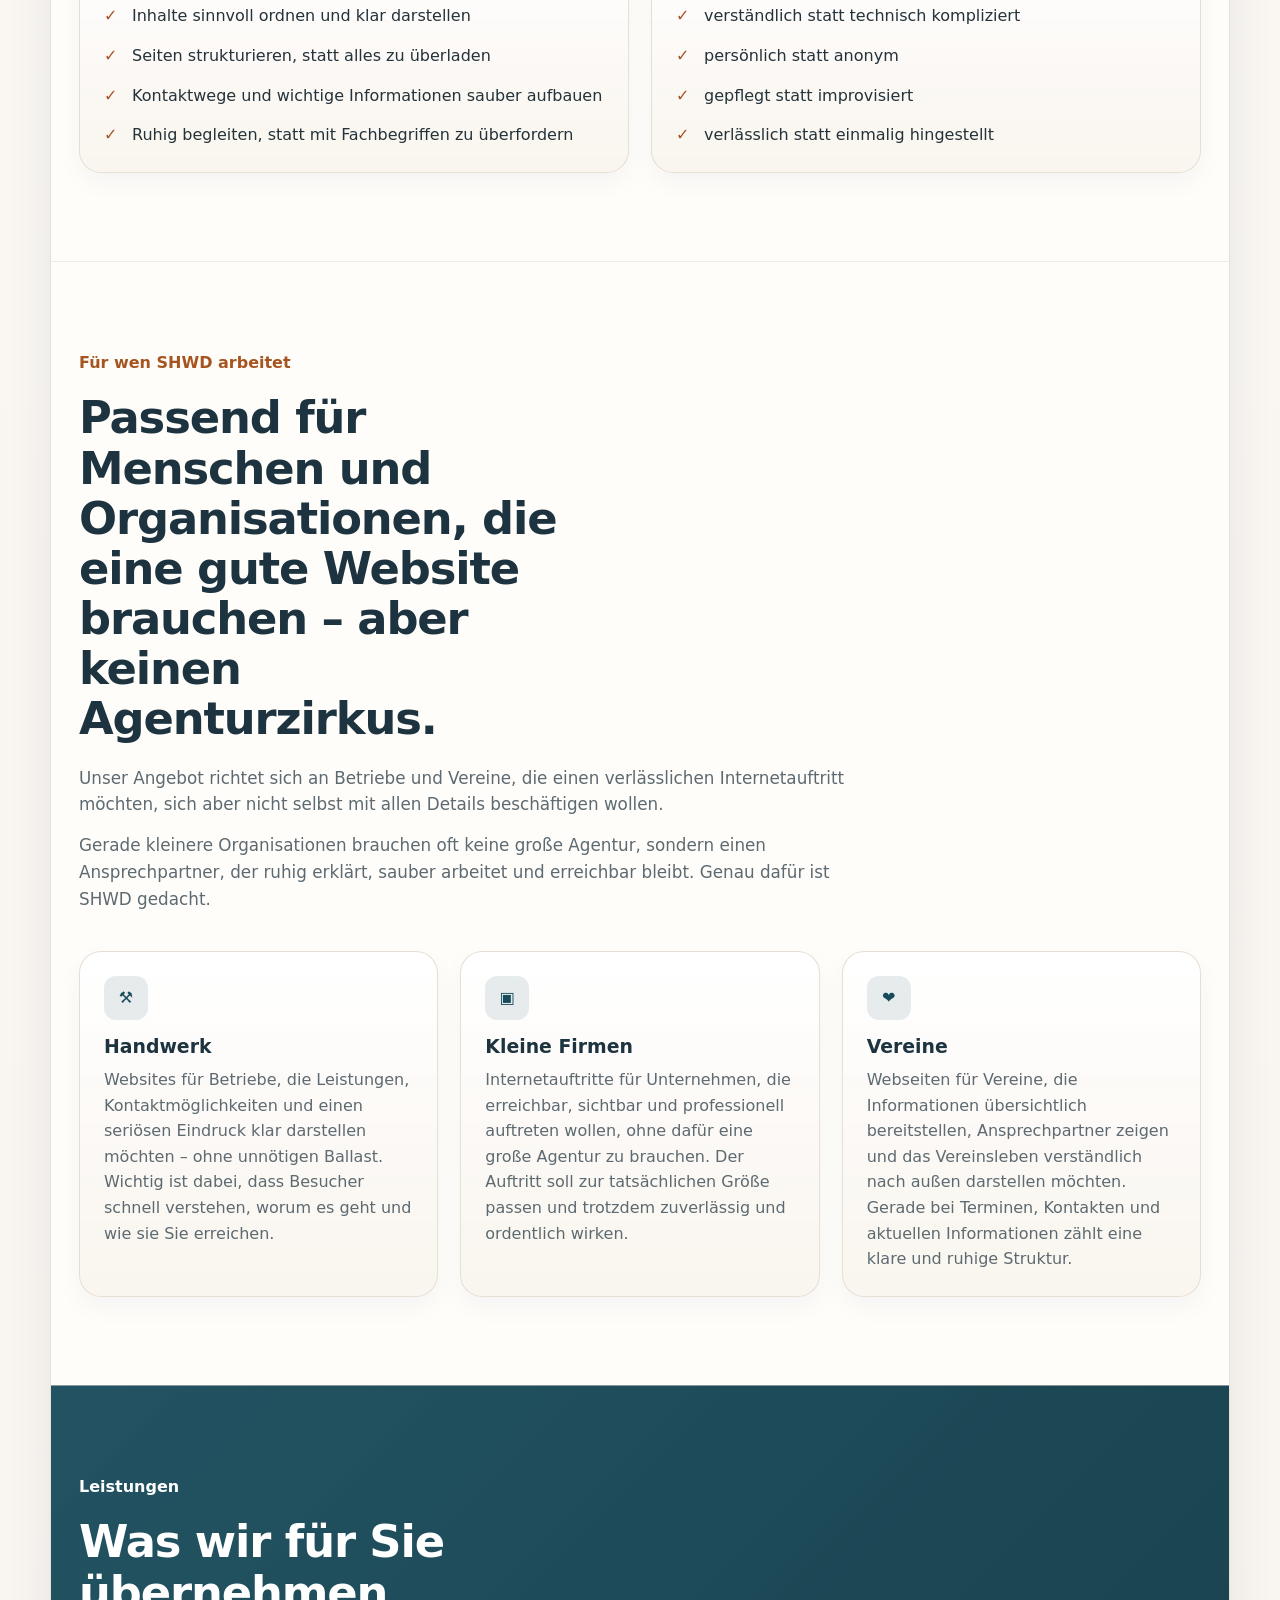
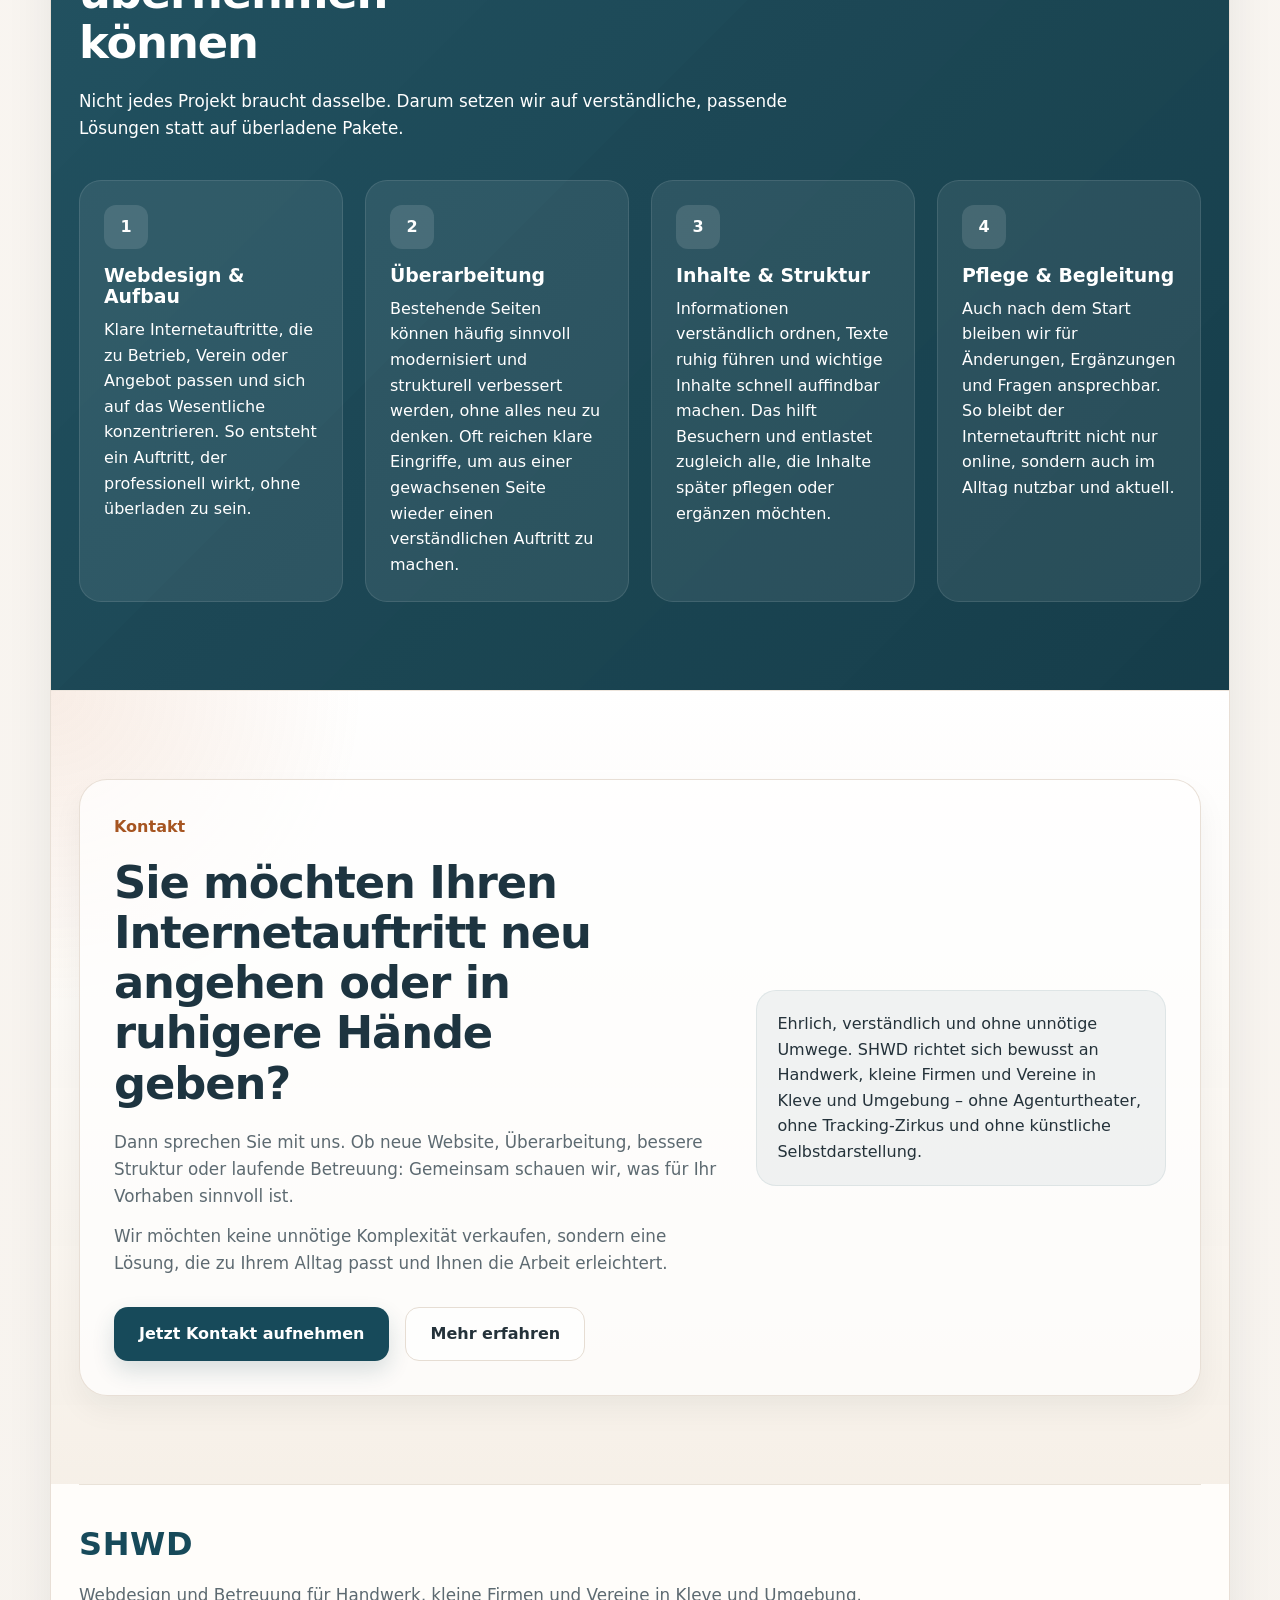
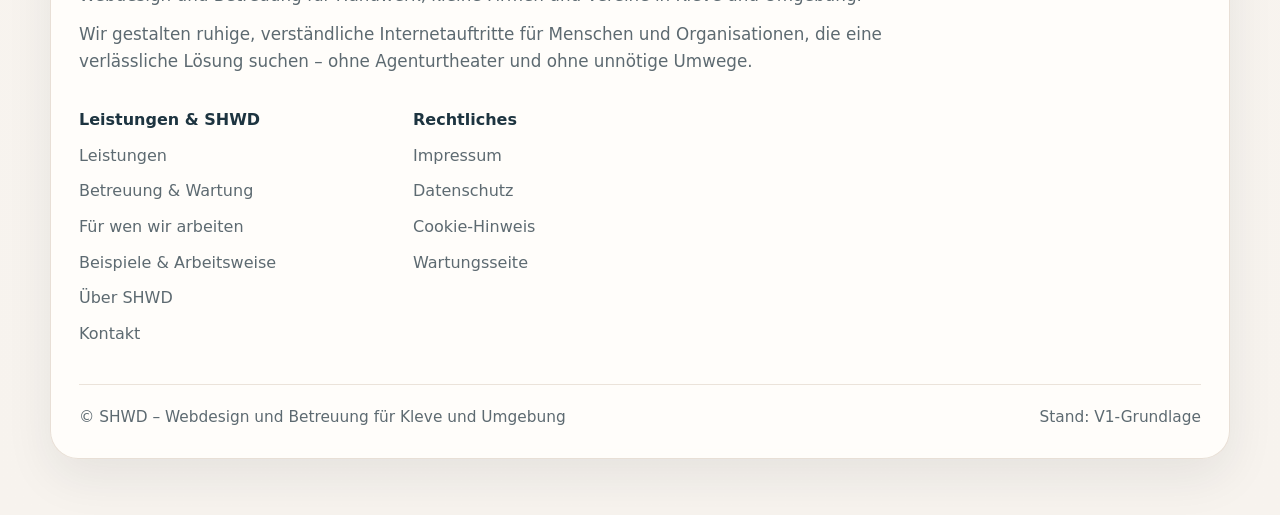
==== commit bcf603f1: "Add SHWD V1 site structure, legal pages, and PHP contact form" ====
--- a/index.html
+++ b/index.html
@@ -6,25 +6,22 @@
   <title>SHWD – Startseite</title>
   <meta name="description" content="SHWD – Webdesign und Betreuung für Handwerk, kleine Firmen und Vereine in Kleve und Umgebung." />
   <link rel="stylesheet" href="assets/styles.css" />
+  
 </head>
 <body>
   <div class="page-shell">
     <div class="container">
       <div class="page-card">
-        <header>
-          <div class="nav">
-            <a class="logo" href="index.html">SHWD</a>
-            <nav class="nav-links" aria-label="Hauptnavigation">
-              <a href="index.html" class="active">Startseite</a>
-              <a href="leistungen.html">Leistungen</a>
-              <a href="betreuung.html">Betreuung & Wartung</a>
-              <a href="zielgruppen.html">Für wen wir arbeiten</a>
-              <a href="arbeitsweise.html">Beispiele & Arbeitsweise</a>
-              <a href="ueber.html">Über SHWD</a>
-            </nav>
-            <a class="nav-cta" href="kontakt.php">Kontakt</a>
-          </div>
-        </header>
+        
+<header>
+  <div class="nav">
+    <a class="logo" href="index.html">SHWD</a>
+    <nav class="nav-links" aria-label="Hauptnavigation">
+      <a href="index.html" class="active">Startseite</a><a href="leistungen.html">Leistungen</a><a href="betreuung.html">Betreuung & Wartung</a><a href="zielgruppen.html">Für wen wir arbeiten</a><a href="arbeitsweise.html">Beispiele & Arbeitsweise</a><a href="ueber.html">Über SHWD</a><a href="kontakt.php">Kontakt</a>
+    </nav>
+    <a class="nav-cta" href="kontakt.php">Kontakt</a>
+  </div>
+</header>
         <main>
           
 <section class="hero">
@@ -39,32 +36,63 @@
     <div class="trust-line">Persönlich, verständlich und zuverlässig</div>
   </div>
   <div class="hero-visual" aria-hidden="true">
-    <div class="device"><div class="screen"><div class="screen-topbar"><span class="dot"></span><span class="dot"></span><span class="dot"></span></div>
-      <div class="mockup">
-        <div class="mockup-main"><div class="mockup-brand">SHWD</div><h3>Klar aufgebaut. Ruhig betreut.</h3><p>Ein verständlicher Internetauftritt für Betriebe, Vereine und kleine Unternehmen in Kleve und Umgebung.</p><span class="mini-btn">Projekt anfragen</span></div>
-        <div class="mockup-side"><div class="card-stack">
-          <div class="mini-card"><strong>Handwerk</strong><div class="line"></div><div class="line-light"></div></div>
-          <div class="mini-card"><strong>Kleine Firmen</strong><div class="line"></div><div class="line-light"></div></div>
-          <div class="mini-card"><strong>Vereine</strong><div class="line"></div><div class="line-light"></div></div>
-        </div></div>
+    <div class="device">
+      <div class="screen">
+        <div class="screen-topbar"><span class="dot"></span><span class="dot"></span><span class="dot"></span></div>
+        <div class="mockup">
+          <div class="mockup-main">
+            <div class="mockup-brand">SHWD</div>
+            <h3>Klar aufgebaut. Ruhig betreut.</h3>
+            <p>Ein verständlicher Internetauftritt für Betriebe, Vereine und kleine Unternehmen in Kleve und Umgebung.</p>
+            <span class="mini-btn">Projekt anfragen</span>
+          </div>
+          <div class="mockup-side">
+            <div class="card-stack">
+              <div class="mini-card"><strong>Handwerk</strong><div class="line"></div><div class="line-light"></div></div>
+              <div class="mini-card"><strong>Kleine Firmen</strong><div class="line"></div><div class="line-light"></div></div>
+              <div class="mini-card"><strong>Vereine</strong><div class="line"></div><div class="line-light"></div></div>
+            </div>
+          </div>
+        </div>
       </div>
-    </div></div>
+    </div>
   </div>
 </section>
 <section>
   <div class="section-intro">
     <div class="eyebrow">Klarer Nutzen statt zusätzlicher Baustellen</div>
     <h2>Eine Website soll helfen – nicht zusätzlich Arbeit machen.</h2>
-    <p style="margin-top:20px; max-width:48rem;">Viele Unternehmen und Vereine wissen, dass ein guter Internetauftritt wichtig ist. Gleichzeitig fehlt im Alltag oft die Zeit, sich um Inhalte, Struktur, Technik oder laufende Änderungen selbst zu kümmern. Genau hier setzt SHWD an.</p>
-    <p style="margin-top:16px; max-width:48rem;">Wir möchten keine halbleere Visitenkarte ins Netz stellen, sondern einen Auftritt, der verständlich wirkt, Vertrauen schafft und im Alltag tatsächlich weiterhilft. Deshalb geht es bei SHWD nicht nur um Gestaltung, sondern auch um Klarheit, Ordnung und Begleitung.</p>
+    <p class="mt">Viele Unternehmen und Vereine wissen, dass ein guter Internetauftritt wichtig ist. Gleichzeitig fehlt im Alltag oft die Zeit, sich um Inhalte, Struktur, Technik oder laufende Änderungen selbst zu kümmern. Genau hier setzt SHWD an.</p>
+    <p class="mt-small">Wir möchten keine halbleere Visitenkarte ins Netz stellen, sondern einen Auftritt, der verständlich wirkt, Vertrauen schafft und im Alltag tatsächlich weiterhilft. Deshalb geht es bei SHWD nicht nur um Gestaltung, sondern auch um Klarheit, Ordnung und Begleitung.</p>
   </div>
-  <div class="grid-2">
-    <article class="info-box"><h3>Was wir Ihnen abnehmen</h3><ul class="feature-list"><li>Inhalte sinnvoll ordnen und klar darstellen</li><li>Seiten strukturieren, statt alles zu überladen</li><li>Kontaktwege und wichtige Informationen sauber aufbauen</li><li>Ruhig begleiten, statt mit Fachbegriffen zu überfordern</li></ul></article>
-    <article class="info-box"><h3>Wie sich das anfühlen soll</h3><ul class="feature-list"><li>verständlich statt technisch kompliziert</li><li>persönlich statt anonym</li><li>gepflegt statt improvisiert</li><li>verlässlich statt einmalig hingestellt</li></ul></article>
+  <div class="split">
+    <article class="info-box">
+      <h3>Was wir Ihnen abnehmen</h3>
+      <ul class="feature-list">
+        <li>Inhalte sinnvoll ordnen und klar darstellen</li>
+        <li>Seiten strukturieren, statt alles zu überladen</li>
+        <li>Kontaktwege und wichtige Informationen sauber aufbauen</li>
+        <li>Ruhig begleiten, statt mit Fachbegriffen zu überfordern</li>
+      </ul>
+    </article>
+    <article class="info-box">
+      <h3>Wie sich das anfühlen soll</h3>
+      <ul class="feature-list">
+        <li>verständlich statt technisch kompliziert</li>
+        <li>persönlich statt anonym</li>
+        <li>gepflegt statt improvisiert</li>
+        <li>verlässlich statt einmalig hingestellt</li>
+      </ul>
+    </article>
   </div>
 </section>
 <section>
-  <div class="section-intro"><div class="eyebrow">Für wen SHWD arbeitet</div><h2>Passend für Menschen und Organisationen, die eine gute Website brauchen – aber keinen Agenturzirkus.</h2><p style="margin-top:20px; max-width:48rem;">Unser Angebot richtet sich an Betriebe und Vereine, die einen verlässlichen Internetauftritt möchten, sich aber nicht selbst mit allen Details beschäftigen wollen.</p><p style="margin-top:16px; max-width:48rem;">Gerade kleinere Organisationen brauchen oft keine große Agentur, sondern einen Ansprechpartner, der ruhig erklärt, sauber arbeitet und erreichbar bleibt. Genau dafür ist SHWD gedacht.</p></div>
+  <div class="section-intro">
+    <div class="eyebrow">Für wen SHWD arbeitet</div>
+    <h2>Passend für Menschen und Organisationen, die eine gute Website brauchen – aber keinen Agenturzirkus.</h2>
+    <p class="mt">Unser Angebot richtet sich an Betriebe und Vereine, die einen verlässlichen Internetauftritt möchten, sich aber nicht selbst mit allen Details beschäftigen wollen.</p>
+    <p class="mt-small">Gerade kleinere Organisationen brauchen oft keine große Agentur, sondern einen Ansprechpartner, der ruhig erklärt, sauber arbeitet und erreichbar bleibt. Genau dafür ist SHWD gedacht.</p>
+  </div>
   <div class="grid-3">
     <article class="panel"><div class="icon-badge">⚒</div><h3>Handwerk</h3><p>Websites für Betriebe, die Leistungen, Kontaktmöglichkeiten und einen seriösen Eindruck klar darstellen möchten – ohne unnötigen Ballast. Wichtig ist dabei, dass Besucher schnell verstehen, worum es geht und wie sie Sie erreichen.</p></article>
     <article class="panel"><div class="icon-badge">▣</div><h3>Kleine Firmen</h3><p>Internetauftritte für Unternehmen, die erreichbar, sichtbar und professionell auftreten wollen, ohne dafür eine große Agentur zu brauchen. Der Auftritt soll zur tatsächlichen Größe passen und trotzdem zuverlässig und ordentlich wirken.</p></article>
@@ -72,7 +100,11 @@
   </div>
 </section>
 <section class="highlight-band">
-  <div class="section-intro"><div class="eyebrow">Leistungen</div><h2>Was wir für Sie übernehmen können</h2><p style="margin-top:20px; max-width:48rem;">Nicht jedes Projekt braucht dasselbe. Darum setzen wir auf verständliche, passende Lösungen statt auf überladene Pakete.</p></div>
+  <div class="section-intro">
+    <div class="eyebrow">Leistungen</div>
+    <h2>Was wir für Sie übernehmen können</h2>
+    <p class="mt">Nicht jedes Projekt braucht dasselbe. Darum setzen wir auf verständliche, passende Lösungen statt auf überladene Pakete.</p>
+  </div>
   <div class="grid-4">
     <article class="panel"><div class="icon-badge">1</div><h3>Webdesign &amp; Aufbau</h3><p>Klare Internetauftritte, die zu Betrieb, Verein oder Angebot passen und sich auf das Wesentliche konzentrieren. So entsteht ein Auftritt, der professionell wirkt, ohne überladen zu sein.</p></article>
     <article class="panel"><div class="icon-badge">2</div><h3>Überarbeitung</h3><p>Bestehende Seiten können häufig sinnvoll modernisiert und strukturell verbessert werden, ohne alles neu zu denken. Oft reichen klare Eingriffe, um aus einer gewachsenen Seite wieder einen verständlichen Auftritt zu machen.</p></article>
@@ -80,43 +112,46 @@
     <article class="panel"><div class="icon-badge">4</div><h3>Pflege &amp; Begleitung</h3><p>Auch nach dem Start bleiben wir für Änderungen, Ergänzungen und Fragen ansprechbar. So bleibt der Internetauftritt nicht nur online, sondern auch im Alltag nutzbar und aktuell.</p></article>
   </div>
 </section>
-<section>
-  <div class="cta-box"><div><div class="eyebrow">Kontakt</div><h2>Sie möchten Ihren Internetauftritt neu angehen oder in ruhigere Hände geben?</h2><p style="margin-top:18px; max-width:42rem;">Dann sprechen Sie mit uns. Ob neue Website, Überarbeitung, bessere Struktur oder laufende Betreuung: Gemeinsam schauen wir, was für Ihr Vorhaben sinnvoll ist.</p><p style="margin-top:14px; max-width:42rem;">Wir möchten keine unnötige Komplexität verkaufen, sondern eine Lösung, die zu Ihrem Alltag passt und Ihnen die Arbeit erleichtert.</p><div class="cta-actions"><a class="btn btn-primary" href="kontakt.php">Jetzt Kontakt aufnehmen</a><a class="btn btn-ghost" href="leistungen.html">Mehr erfahren</a></div></div><aside class="cta-note"><strong style="display:block; font-family:Montserrat, Inter, sans-serif; margin-bottom:10px; color:var(--text);">Ehrlich, verständlich und ohne unnötige Umwege.</strong><p>SHWD richtet sich bewusst an Handwerk, kleine Firmen und Vereine in Kleve und Umgebung – ohne Agenturtheater, ohne Tracking-Zirkus und ohne künstliche Selbstdarstellung.</p></aside></div>
+<section class="cta-section">
+  <div class="cta-box">
+    <div>
+      <div class="eyebrow">Kontakt</div>
+      <h2>Sie möchten Ihren Internetauftritt neu angehen oder in ruhigere Hände geben?</h2>
+      <p class="mt">Dann sprechen Sie mit uns. Ob neue Website, Überarbeitung, bessere Struktur oder laufende Betreuung: Gemeinsam schauen wir, was für Ihr Vorhaben sinnvoll ist.</p>
+      <p class="mt-small">Wir möchten keine unnötige Komplexität verkaufen, sondern eine Lösung, die zu Ihrem Alltag passt und Ihnen die Arbeit erleichtert.</p>
+      <div class="hero-actions">
+        <a class="btn btn-primary" href="kontakt.php">Jetzt Kontakt aufnehmen</a>
+        <a class="btn btn-ghost" href="arbeitsweise.html">Mehr erfahren</a>
+      </div>
+    </div>
+    <aside class="cta-note">Ehrlich, verständlich und ohne unnötige Umwege. SHWD richtet sich bewusst an Handwerk, kleine Firmen und Vereine in Kleve und Umgebung – ohne Agenturtheater, ohne Tracking-Zirkus und ohne künstliche Selbstdarstellung.</aside>
+  </div>
 </section>
-
         </main>
-        <footer>
-          <div class="footer-wrap">
-            <div class="footer-top">
-              <div class="footer-brand">
-                <div class="logo">SHWD</div>
-                <p>Webdesign und Betreuung für Handwerk, kleine Firmen und Vereine in Kleve und Umgebung.</p>
-                <p>Wir gestalten ruhige, verständliche Internetauftritte für Menschen und Organisationen, die eine verlässliche Lösung suchen – ohne Agenturtheater und ohne unnötige Umwege.</p>
-              </div>
-            </div>
-            <div class="footer-links">
-              <div class="footer-col">
-                <h4>Leistungen &amp; SHWD</h4>
-                <a href="leistungen.html">Leistungen</a>
-                <a href="betreuung.html">Betreuung & Wartung</a>
-                <a href="zielgruppen.html">Für wen wir arbeiten</a>
-                <a href="arbeitsweise.html">Beispiele & Arbeitsweise</a>
-                <a href="ueber.html">Über SHWD</a>
-                <a href="kontakt.php">Kontakt</a>
-              </div>
-              <div class="footer-col">
-                <h4>Rechtliches</h4>
-                <a href="impressum.html">Impressum</a>
-                <a href="datenschutz.html">Datenschutz</a>
-                <a href="wartung.html">Wartungsseite</a>
-              </div>
-            </div>
-            <div class="footer-bottom">
-              <span>© SHWD – Webdesign und Betreuung für Kleve und Umgebung</span>
-              <span>V1-Prototyp</span>
-            </div>
-          </div>
-        </footer>
+        
+<footer>
+  <div class="footer-wrap">
+    <div class="footer-top">
+      <div class="logo">SHWD</div>
+      <p>Webdesign und Betreuung für Handwerk, kleine Firmen und Vereine in Kleve und Umgebung.</p>
+      <p>Wir gestalten ruhige, verständliche Internetauftritte für Menschen und Organisationen, die eine verlässliche Lösung suchen – ohne Agenturtheater und ohne unnötige Umwege.</p>
+    </div>
+    <div class="footer-links">
+      <div class="footer-col">
+        <h4>Leistungen &amp; SHWD</h4>
+        <a href="leistungen.html">Leistungen</a><a href="betreuung.html">Betreuung & Wartung</a><a href="zielgruppen.html">Für wen wir arbeiten</a><a href="arbeitsweise.html">Beispiele & Arbeitsweise</a><a href="ueber.html">Über SHWD</a><a href="kontakt.php">Kontakt</a>
+      </div>
+      <div class="footer-col">
+        <h4>Rechtliches</h4>
+        <a href="impressum.html">Impressum</a><a href="datenschutz.html">Datenschutz</a><a href="cookies.html">Cookie-Hinweis</a><a href="wartung.html">Wartungsseite</a>
+      </div>
+    </div>
+    <div class="footer-bottom">
+      <span>© SHWD – Webdesign und Betreuung für Kleve und Umgebung</span>
+      <span>Stand: V1-Grundlage</span>
+    </div>
+  </div>
+</footer>
       </div>
     </div>
   </div>
--- a/assets/styles.css
+++ b/assets/styles.css
@@ -1,8 +1,8 @@
 
 :root {
   --bg: #f7f3ee;
-  --surface: rgba(255, 253, 250, 0.96);
-  --surface-soft: #f2ece5;
+  --surface: #fffdfa;
+  --surface-2: #f1ebe3;
   --text: #24323a;
   --muted: #5d6a71;
   --primary: #174a5a;
@@ -10,27 +10,27 @@
   --accent: #c86a2c;
   --accent-dark: #a65521;
   --border: #e6ddd3;
-  --shadow: 0 20px 55px rgba(20, 38, 46, 0.08);
-  --radius: 28px;
+  --shadow: 0 18px 48px rgba(20, 38, 46, 0.08);
+  --radius: 22px;
   --container: 1180px;
 }
 * { box-sizing: border-box; }
 html { scroll-behavior: smooth; }
 body {
   margin: 0;
-  font-family: Inter, ui-sans-serif, system-ui, -apple-system, BlinkMacSystemFont, "Segoe UI", Arial, sans-serif;
+  font-family: Inter, system-ui, -apple-system, BlinkMacSystemFont, 'Segoe UI', sans-serif;
   color: var(--text);
   background:
     radial-gradient(circle at top right, rgba(200, 106, 44, 0.08), transparent 28%),
     linear-gradient(180deg, #fbf8f4 0%, var(--bg) 100%);
   line-height: 1.6;
 }
+a { color: inherit; text-decoration: none; }
 img { max-width: 100%; display: block; }
-a { color: inherit; text-decoration: none; }
 .container { width: min(var(--container), calc(100% - 40px)); margin: 0 auto; }
 .page-shell { padding: 28px 0 56px; }
 .page-card {
-  background: var(--surface);
+  background: rgba(255, 253, 250, 0.95);
   border: 1px solid rgba(230, 221, 211, 0.9);
   border-radius: 28px;
   overflow: hidden;
@@ -38,121 +38,159 @@
   backdrop-filter: blur(10px);
 }
 header {
-  position: sticky; top: 0; z-index: 30;
+  position: sticky; top: 0; z-index: 20;
   background: rgba(255, 253, 250, 0.92);
-  backdrop-filter: blur(14px);
+  backdrop-filter: blur(12px);
   border-bottom: 1px solid rgba(230, 221, 211, 0.8);
 }
-.nav { display:flex; align-items:center; justify-content:space-between; gap:24px; padding:24px 28px; flex-wrap:wrap; }
-.logo { font-family: Montserrat, Inter, ui-sans-serif, system-ui, sans-serif; font-weight:800; font-size:2rem; letter-spacing:0.02em; color:var(--primary); }
-.nav-links { display:flex; gap:8px; align-items:center; flex-wrap:wrap; justify-content:center; font-size:0.98rem; color:var(--muted); padding:8px; border-radius:999px; background:rgba(23,74,90,0.05); border:1px solid rgba(23,74,90,0.08); box-shadow: inset 0 1px 0 rgba(255,255,255,0.7); }
-.nav-links a { display:inline-flex; align-items:center; justify-content:center; min-height:42px; padding:0 14px; border-radius:999px; transition: color .2s ease, background .2s ease, box-shadow .2s ease, transform .2s ease; }
-.nav-links a:hover, .nav-links a.active { color:var(--text); font-weight:600; background:rgba(255,255,255,0.95); box-shadow:0 6px 14px rgba(22,38,46,0.08); transform:translateY(-1px); }
-.nav-cta, .btn, button.btn { display:inline-flex; align-items:center; justify-content:center; min-height:46px; border-radius:999px; padding:0 20px; font-weight:700; transition: background .2s ease, transform .2s ease, border-color .2s ease, box-shadow .2s ease; border:1px solid transparent; cursor:pointer; }
-.nav-cta { background:var(--accent); color:#fff; box-shadow:0 8px 18px rgba(200,106,44,0.18); }
-.nav-cta:hover, .btn:hover, button.btn:hover { transform:translateY(-1px); }
-.btn-primary { background:var(--primary); color:#fff; box-shadow:0 10px 22px rgba(23,74,90,0.16); }
-.btn-primary:hover { background:var(--primary-dark); }
-.btn-secondary { background:var(--accent); color:#fff; box-shadow:0 10px 22px rgba(200,106,44,0.16); }
-.btn-secondary:hover, .nav-cta:hover { background:var(--accent-dark); }
-.btn-ghost { border-color:var(--border); background:rgba(255,255,255,0.76); color:var(--text); }
-main section { padding:88px 28px; border-top:1px solid rgba(230,221,211,0.55); }
-main section:first-of-type { border-top:0; }
-.eyebrow { display:inline-block; margin-bottom:18px; color:var(--accent-dark); font-weight:700; font-size:1rem; letter-spacing:0.01em; }
-h1,h2,h3,h4 { margin:0; font-family: Montserrat, Inter, ui-sans-serif, system-ui, sans-serif; line-height:1.12; color:#1d3440; }
-h1 { font-size: clamp(2.5rem,5vw,4.5rem); letter-spacing:-0.03em; max-width:12ch; }
-h2 { font-size: clamp(2rem,3.5vw,3rem); letter-spacing:-0.025em; max-width:14ch; }
-h3 { font-size:1.18rem; letter-spacing:-0.01em; }
-h4 { font-size:1rem; }
-p { margin:0; font-size:1.08rem; color:var(--muted); }
-.hero { display:grid; grid-template-columns:1.05fr .95fr; gap:56px; align-items:center; position:relative; overflow:hidden; background: radial-gradient(circle at 85% 10%, rgba(200,106,44,.08), transparent 22%), radial-gradient(circle at 60% 70%, rgba(23,74,90,.06), transparent 28%); }
-.hero::after { content:""; position:absolute; right:-120px; bottom:-160px; width:520px; height:520px; border-radius:50%; background:rgba(23,74,90,0.05); pointer-events:none; }
-.hero-copy, .hero-visual { position:relative; z-index:1; }
-.hero-copy p.lead { max-width:36rem; margin-top:22px; font-size:1.22rem; }
-.hero-actions, .cta-actions { display:flex; gap:16px; flex-wrap:wrap; margin-top:30px; }
-.trust-line { margin-top:20px; font-size:1rem; color:var(--muted); }
+.nav {
+  display: flex; align-items: center; justify-content: space-between; gap: 24px;
+  padding: 24px 28px;
+}
+.logo {
+  font-family: Montserrat, Inter, system-ui, sans-serif;
+  font-weight: 800; font-size: 2rem; letter-spacing: 0.02em; color: var(--primary);
+}
+.nav-links {
+  display: flex; gap: 8px; align-items: center; flex-wrap: wrap; justify-content: center;
+  font-size: 0.98rem; color: var(--muted); padding: 8px; border-radius: 999px;
+  background: rgba(23, 74, 90, 0.05); border: 1px solid rgba(23, 74, 90, 0.08);
+  box-shadow: inset 0 1px 0 rgba(255,255,255,0.7);
+}
+.nav-links a {
+  display: inline-flex; align-items: center; justify-content: center; min-height: 42px; padding: 0 14px;
+  border-radius: 999px; transition: color .2s ease, background .2s ease, box-shadow .2s ease, transform .2s ease;
+}
+.nav-links a:hover, .nav-links a.active {
+  color: var(--text); font-weight: 600; background: rgba(255,255,255,0.95);
+  box-shadow: 0 6px 14px rgba(22,38,46,.08); transform: translateY(-1px);
+}
+.nav-cta, .btn {
+  display: inline-flex; align-items: center; justify-content: center; min-height: 46px; border-radius: 999px;
+  padding: 0 20px; font-weight: 700; transition: background .2s ease, transform .2s ease, border-color .2s ease;
+  border: 1px solid transparent;
+}
+.nav-cta { background: var(--accent); color: white; box-shadow: 0 8px 18px rgba(200,106,44,.18); }
+.nav-cta:hover, .btn:hover { transform: translateY(-1px); }
+.btn { min-height: 54px; padding: 0 24px; border-radius: 14px; }
+.btn-primary { background: var(--primary); color: #fff; box-shadow: 0 10px 22px rgba(23,74,90,.16); }
+.btn-secondary { background: var(--accent); color: #fff; box-shadow: 0 10px 22px rgba(200,106,44,.16); }
+.btn-ghost { border-color: var(--border); background: rgba(255,255,255,.7); color: var(--text); }
+main section { padding: 88px 28px; border-top: 1px solid rgba(230,221,211,.55); }
+main section:first-of-type { border-top: 0; }
+.eyebrow { display: inline-block; margin-bottom: 18px; color: var(--accent-dark); font-weight: 700; font-size: 1rem; }
+h1,h2,h3,h4 { margin: 0; font-family: Montserrat, Inter, system-ui, sans-serif; line-height: 1.12; color: #1d3440; }
+h1 { font-size: clamp(2.45rem, 5vw, 4.5rem); letter-spacing: -0.03em; max-width: 12ch; }
+h2 { font-size: clamp(2rem, 3.5vw, 3rem); letter-spacing: -0.025em; max-width: 16ch; }
+h3 { font-size: 1.18rem; }
+p { margin: 0; color: var(--muted); font-size: 1.05rem; }
+.mt { margin-top: 20px; max-width: 48rem; }
+.mt-small { margin-top: 14px; max-width: 48rem; }
+.hero {
+  display: grid; grid-template-columns: 1.05fr .95fr; gap: 56px; align-items: center; position: relative; overflow: hidden;
+  background: radial-gradient(circle at 85% 10%, rgba(200,106,44,.08), transparent 22%), radial-gradient(circle at 60% 70%, rgba(23,74,90,.06), transparent 28%);
+}
+.hero::after { content:''; position:absolute; right:-120px; bottom:-160px; width:520px; height:520px; border-radius:50%; background:rgba(23,74,90,.05); }
+.hero-copy { position: relative; z-index: 1; }
+.lead { max-width: 39rem; margin-top: 22px; font-size: 1.2rem; }
+.hero-actions { display:flex; gap:16px; flex-wrap:wrap; margin-top:30px; }
+.trust-line { margin-top: 20px; font-size: 1rem; color: var(--muted); }
 .device { position:relative; width:100%; max-width:620px; margin-left:auto; background:#2b2f33; border-radius:22px 22px 14px 14px; padding:12px 12px 0; box-shadow:0 28px 55px rgba(24,36,44,.18); }
-.device::after { content:""; position:absolute; left:50%; transform:translateX(-50%); bottom:-18px; width:112%; height:18px; background:linear-gradient(180deg,#d7d4d2,#bdb7b3); border-radius:0 0 18px 18px; box-shadow:0 14px 24px rgba(24,36,44,.12); }
+.device::after { content:''; position:absolute; left:50%; transform:translateX(-50%); bottom:-18px; width:112%; height:18px; background:linear-gradient(180deg,#d7d4d2,#bdb7b3); border-radius:0 0 18px 18px; box-shadow:0 14px 24px rgba(24,36,44,.12); }
 .screen { background:linear-gradient(180deg,#f7f3ef 0%,#fdfbf8 100%); border-radius:14px 14px 0 0; overflow:hidden; border:1px solid rgba(255,255,255,.55); }
 .screen-topbar { height:34px; display:flex; align-items:center; gap:8px; padding:0 14px; background:#ece8e3; border-bottom:1px solid #ddd4cb; }
 .dot { width:10px; height:10px; border-radius:50%; background:#d3c6ba; }
-.mockup { display:grid; grid-template-columns:1.4fr .9fr; min-height:360px; }
-.mockup-main { position:relative; padding:26px; background:linear-gradient(180deg,var(--primary) 0%, var(--primary-dark) 100%); color:#fff; overflow:hidden; }
-.mockup-main::after { content:""; position:absolute; right:-40px; bottom:-60px; width:220px; height:220px; border-radius:50%; background:rgba(255,255,255,.06); pointer-events:none; }
-.mockup-brand { font-family: Montserrat, Inter, ui-sans-serif, system-ui, sans-serif; font-size:1rem; font-weight:700; letter-spacing:0.02em; opacity:.92; }
-.mockup-main h3 { margin-top:44px; color:#fff; font-size:2rem; max-width:9ch; }
-.mockup-main p { margin-top:16px; font-size:.95rem; color:rgba(255,255,255,.82); max-width:23ch; }
-.mini-btn { display:inline-block; margin-top:20px; padding:10px 16px; background:var(--accent); color:#fff; border-radius:10px; font-size:.9rem; font-weight:700; }
-.mockup-side { background:#f7f2ed; padding:28px 20px; }
-.card-stack { display:grid; gap:14px; width:100%; margin-top:24px; }
+.mockup { display:grid; grid-template-columns: 1.4fr .9fr; min-height:360px; }
+.mockup-main { position:relative; padding:26px; background: linear-gradient(180deg, var(--primary) 0%, var(--primary-dark) 100%); color:#fff; overflow:hidden; }
+.mockup-main::after { content:''; position:absolute; right:-40px; bottom:-60px; width:220px; height:220px; border-radius:50%; background:rgba(255,255,255,.06); }
+.mockup-brand { font-family: Montserrat, Inter, sans-serif; font-size:1rem; font-weight:700; letter-spacing:.02em; opacity:.92; }
+.mockup-main h3 { margin-top:44px; color:#fff; font-size:2rem; max-width:9ch; position:relative; z-index:1; }
+.mockup-main p { margin-top:16px; font-size:.95rem; color:rgba(255,255,255,.82); max-width:23ch; position:relative; z-index:1; }
+.mini-btn { display:inline-block; margin-top:20px; padding:10px 16px; background:var(--accent); color:#fff; border-radius:10px; font-size:.9rem; font-weight:700; position:relative; z-index:1; }
+.mockup-side { position:relative; background:#f7f2ed; padding:28px 20px; }
+.card-stack { display:grid; gap:14px; position:absolute; right:18px; top:54px; width:88%; }
 .mini-card { background:rgba(255,255,255,.96); border:1px solid #ede5dc; border-radius:16px; padding:14px 14px 12px; box-shadow:0 14px 28px rgba(28,44,53,.08); }
 .mini-card strong { display:block; color:var(--text); font-size:.95rem; margin-bottom:10px; }
-.line, .line-light { height:8px; border-radius:999px; background:#cbd5db; margin-bottom:8px; }
+.line,.line-light { height:8px; border-radius:999px; background:#cbd5db; margin-bottom:8px; }
 .line-light { background:#e1e7ea; height:7px; width:78%; margin-bottom:0; }
-.section-intro { max-width:48rem; margin-bottom:38px; }
-.grid-2, .grid-3, .grid-4 { display:grid; gap:22px; }
-.grid-2 { grid-template-columns:repeat(2,minmax(0,1fr)); }
-.grid-3 { grid-template-columns:repeat(3,minmax(0,1fr)); }
-.grid-4 { grid-template-columns:repeat(4,minmax(0,1fr)); }
-.panel, .step, .info-box, .legal-box { background:linear-gradient(180deg,rgba(255,255,255,.92),rgba(249,245,239,.95)); border:1px solid rgba(230,221,211,.95); border-radius:var(--radius); padding:24px; box-shadow:0 10px 26px rgba(24,36,44,.04); }
-.panel p, .step p, .info-box p, .legal-box p, .legal-box li { margin-top:10px; font-size:1rem; }
-.icon-badge, .step-no { width:44px; height:44px; display:inline-flex; align-items:center; justify-content:center; border-radius:12px; font-weight:800; margin-bottom:16px; font-family:Montserrat, Inter, ui-sans-serif, system-ui, sans-serif; }
-.icon-badge { background:rgba(23,74,90,.1); color:var(--primary); font-size:1.2rem; }
-.step-no { background:rgba(200,106,44,.12); color:var(--accent-dark); font-size:1rem; }
-.feature-list, .legal-list { margin:22px 0 0; padding:0; list-style:none; display:grid; gap:14px; }
-.feature-list li, .legal-list li { position:relative; padding-left:28px; color:var(--text); font-size:1rem; }
-.feature-list li::before, .legal-list li::before { content:"✓"; position:absolute; left:0; top:0; color:var(--accent-dark); font-weight:800; }
-.highlight-band { background:linear-gradient(135deg, rgba(23,74,90,.95), rgba(17,57,70,.98)); color:#fff; }
+.page-hero.small { padding-bottom: 40px; }
+.page-hero.small h1 { max-width: 14ch; }
+.section-intro { max-width: 48rem; margin-bottom: 38px; }
+.split, .grid-2, .grid-3, .grid-4 { display:grid; gap:22px; }
+.split, .grid-2 { grid-template-columns:1fr 1fr; }
+.grid-3 { grid-template-columns:repeat(3, minmax(0, 1fr)); }
+.grid-4 { grid-template-columns:repeat(4, minmax(0, 1fr)); }
+.panel, .step, .info-box {
+  background: linear-gradient(180deg, rgba(255,255,255,.92), rgba(249,245,239,.95));
+  border:1px solid rgba(230,221,211,.95); border-radius:var(--radius); padding:24px; box-shadow:0 10px 26px rgba(24,36,44,.04);
+}
+.panel p, .step p, .info-box p { margin-top: 10px; font-size: 1rem; }
+.icon-badge, .step-no { width:44px; height:44px; display:inline-flex; align-items:center; justify-content:center; border-radius:12px; font-weight:800; margin-bottom:16px; }
+.icon-badge { background: rgba(23,74,90,.1); color: var(--primary); }
+.step-no { background: rgba(200,106,44,.12); color: var(--accent-dark); }
+.feature-list { list-style:none; margin:22px 0 0; padding:0; display:grid; gap:14px; }
+.feature-list li { position:relative; padding-left:28px; color:var(--text); }
+.feature-list li::before { content:'✓'; position:absolute; left:0; top:0; color:var(--accent-dark); font-weight:800; }
+.highlight-band { background: linear-gradient(135deg, rgba(23,74,90,.95), rgba(17,57,70,.98)); color:#fff; }
 .highlight-band h2, .highlight-band h3, .highlight-band p, .highlight-band .eyebrow { color:#fff; }
-.highlight-band .eyebrow { opacity:.82; }
-.highlight-band .panel, .highlight-band .info-box { background:rgba(255,255,255,.08); border:1px solid rgba(255,255,255,.1); box-shadow:none; }
-.highlight-band .icon-badge { background:rgba(255,255,255,.12); color:#fff; }
-.cta { background: radial-gradient(circle at top left, rgba(200,106,44,.12), transparent 22%), linear-gradient(180deg,rgba(255,255,255,.92), rgba(245,238,230,.9)); }
+.highlight-band .panel { background: rgba(255,255,255,.08); border:1px solid rgba(255,255,255,.1); box-shadow:none; }
+.highlight-band .icon-badge { background: rgba(255,255,255,.12); color:#fff; }
+.cta-section { background: radial-gradient(circle at top left, rgba(200,106,44,.12), transparent 22%), linear-gradient(180deg, rgba(255,255,255,.92), rgba(245,238,230,.9)); }
 .cta-box { display:grid; grid-template-columns:1.2fr .8fr; gap:28px; align-items:center; background:rgba(255,255,255,.72); border:1px solid rgba(230,221,211,.92); border-radius:28px; padding:34px; box-shadow:0 14px 30px rgba(24,36,44,.05); }
 .cta-note { padding:20px; border-radius:20px; background:rgba(23,74,90,.06); color:var(--text); border:1px solid rgba(23,74,90,.08); }
-.page-hero { background: radial-gradient(circle at top right, rgba(200,106,44,.08), transparent 24%), linear-gradient(180deg,#fcf9f6 0%,#f7f3ee 100%); }
-.page-hero .hero-copy p.lead { max-width:44rem; }
-.page-hero-simple { display:grid; grid-template-columns:1.1fr .9fr; gap:38px; align-items:center; }
-.side-note { background:rgba(23,74,90,.06); border:1px solid rgba(23,74,90,.08); border-radius:24px; padding:24px; }
-.contact-grid { display:grid; grid-template-columns:1fr .95fr; gap:28px; align-items:start; }
-form.contact-form { display:grid; gap:14px; }
-.field { display:grid; gap:8px; }
-label { font-weight:600; color:var(--text); }
-input, textarea { width:100%; border:1px solid var(--border); border-radius:16px; padding:14px 16px; font:inherit; color:var(--text); background:rgba(255,255,255,.88); }
-textarea { min-height:180px; resize:vertical; }
-.help { font-size:.95rem; color:var(--muted); }
-.notice { padding:14px 16px; border-radius:16px; background:rgba(23,74,90,.06); border:1px solid rgba(23,74,90,.08); color:var(--text); }
-.notice.success { background:rgba(89,144,88,.10); border-color:rgba(89,144,88,.18); }
-.notice.error { background:rgba(200,106,44,.10); border-color:rgba(200,106,44,.18); }
-.legal-box h3 { margin-top:10px; }
-.legal-box ul { padding-left:1.2rem; margin:12px 0 0; color:var(--muted); }
-.legal-box li + li { margin-top:10px; }
-.footer-wrap { padding-top:34px; border-top:1px solid rgba(230,221,211,.85); }
-footer { padding:0 28px 28px; }
-.footer-top { margin-bottom:28px; }
-.footer-brand p { margin-top:12px; font-size:1rem; max-width:52rem; }
-.footer-brand p + p { margin-top:10px; }
+footer { padding: 0 28px 28px; }
+.footer-wrap { border-top:1px solid rgba(230,221,211,.85); padding-top:34px; }
+.footer-top { margin-bottom: 28px; }
+.footer-top p { margin-top: 12px; max-width: 52rem; }
 .footer-links { display:grid; grid-template-columns:1fr 1fr; gap:28px; max-width:640px; padding-top:8px; }
+.footer-col h4 { margin:0 0 14px; font-size:1rem; }
 .footer-col a { display:block; margin:10px 0; color:var(--muted); }
 .footer-col a:hover { color:var(--text); }
 .footer-bottom { margin-top:28px; padding-top:20px; border-top:1px solid rgba(230,221,211,.8); display:flex; justify-content:space-between; gap:16px; flex-wrap:wrap; color:var(--muted); font-size:.96rem; }
-.muted { color:var(--muted); }
-@media (max-width:1080px) {
-  .hero, .cta-box, .contact-grid, .page-hero-simple { grid-template-columns:1fr; }
-  .grid-4 { grid-template-columns:repeat(2,minmax(0,1fr)); }
-  .grid-3, .grid-2 { grid-template-columns:1fr; }
-  .hero-visual { order:-1; }
-  h1, h2 { max-width:none; }
+.legal-copy { max-width: 54rem; }
+.legal-copy h2 { max-width:none; font-size:1.45rem; margin:30px 0 12px; }
+.legal-copy p { margin-top: 10px; }
+.contact-split { align-items: start; }
+.contact-form { display:grid; gap:18px; }
+.form-grid { display:grid; grid-template-columns:1fr 1fr; gap:18px; }
+.contact-form label { display:block; margin-bottom:8px; font-weight:600; color:var(--text); }
+.contact-form input, .contact-form textarea {
+  width:100%; padding:14px 16px; border-radius:14px; border:1px solid var(--border); background:#fffdfa; color:var(--text); font:inherit;
 }
-@media (max-width:760px) {
-  .page-shell { padding:14px 0 24px; }
-  .container { width:min(var(--container), calc(100% - 18px)); }
-  .nav, main section, footer { padding-left:18px; padding-right:18px; }
+.contact-form textarea { resize: vertical; min-height: 180px; }
+.form-note { font-size:.96rem; }
+.flash { padding:16px 18px; border-radius:16px; margin-bottom:18px; }
+.flash-success { background: rgba(39, 121, 86, 0.12); color:#215f49; border:1px solid rgba(39,121,86,.18); }
+.flash-error { background: rgba(200, 106, 44, 0.12); color:#8a4f24; border:1px solid rgba(200,106,44,.18); }
+.honeypot { position:absolute !important; left:-9999px !important; width:1px; height:1px; overflow:hidden; }
+.maintenance-body { min-height:100vh; display:flex; align-items:center; justify-content:center; padding:28px 16px; }
+.maintenance-shell { width:min(var(--container),100%); background:rgba(255,253,250,.95); border:1px solid rgba(230,221,211,.92); border-radius:32px; box-shadow:var(--shadow); overflow:hidden; }
+.topbar { display:flex; align-items:center; justify-content:space-between; gap:18px; padding:22px 28px; background:rgba(255,253,250,.92); border-bottom:1px solid rgba(230,221,211,.85); }
+.topbar-note { color:var(--muted); font-size:.98rem; text-align:right; }
+.maintenance-content { padding:54px 28px 34px; }
+.status-box { margin-top:30px; display:inline-flex; align-items:center; gap:12px; padding:12px 16px; border-radius:14px; background:rgba(23,74,90,.07); border:1px solid rgba(23,74,90,.08); color:var(--text); font-weight:600; }
+.status-dot { width:12px; height:12px; border-radius:50%; background:var(--accent); box-shadow:0 0 0 6px rgba(200,106,44,.12); }
+.info-grid { display:grid; gap:18px; margin-top:34px; max-width:44rem; }
+.info-card { background:linear-gradient(180deg, rgba(255,255,255,.96), rgba(249,245,239,.95)); border:1px solid rgba(230,221,211,.95); border-radius:22px; padding:22px; }
+.info-card p { margin-top:10px; }
+.maintenance-footer { padding:24px 28px 28px; border-top:1px solid rgba(230,221,211,.85); display:flex; justify-content:space-between; gap:14px; flex-wrap:wrap; color:var(--muted); font-size:.96rem; }
+@media (max-width: 1080px) {
+  .nav { flex-wrap: wrap; justify-content: center; }
+  .hero, .cta-box, .split, .grid-2, .grid-3, .grid-4, .form-grid { grid-template-columns: 1fr; }
+  .hero-copy h1, h2 { max-width: none; }
+  .hero-visual { order: -1; }
+  .footer-links { max-width: none; }
+}
+@media (max-width: 760px) {
+  .page-shell { padding: 14px 0 24px; }
+  .container { width: min(var(--container), calc(100% - 18px)); }
+  .nav, main section, footer, .topbar, .maintenance-content, .maintenance-footer { padding-left:18px; padding-right:18px; }
   .nav-links { gap:8px; font-size:.95rem; justify-content:flex-start; border-radius:20px; }
-  main section { padding-top:62px; padding-bottom:62px; }
+  main section { padding-top: 62px; padding-bottom: 62px; }
   .hero { gap:30px; }
-  p, .hero-copy p.lead { font-size:1rem; }
-  .grid-4, .footer-links { grid-template-columns:1fr; }
   .mockup { grid-template-columns:1fr; }
-  .device::after { width:104%; }
+  .mockup-side { min-height:220px; }
+  .card-stack { position:static; width:100%; }
+  .topbar { flex-direction: column; align-items:flex-start; }
+  .topbar-note { text-align:left; }
 }
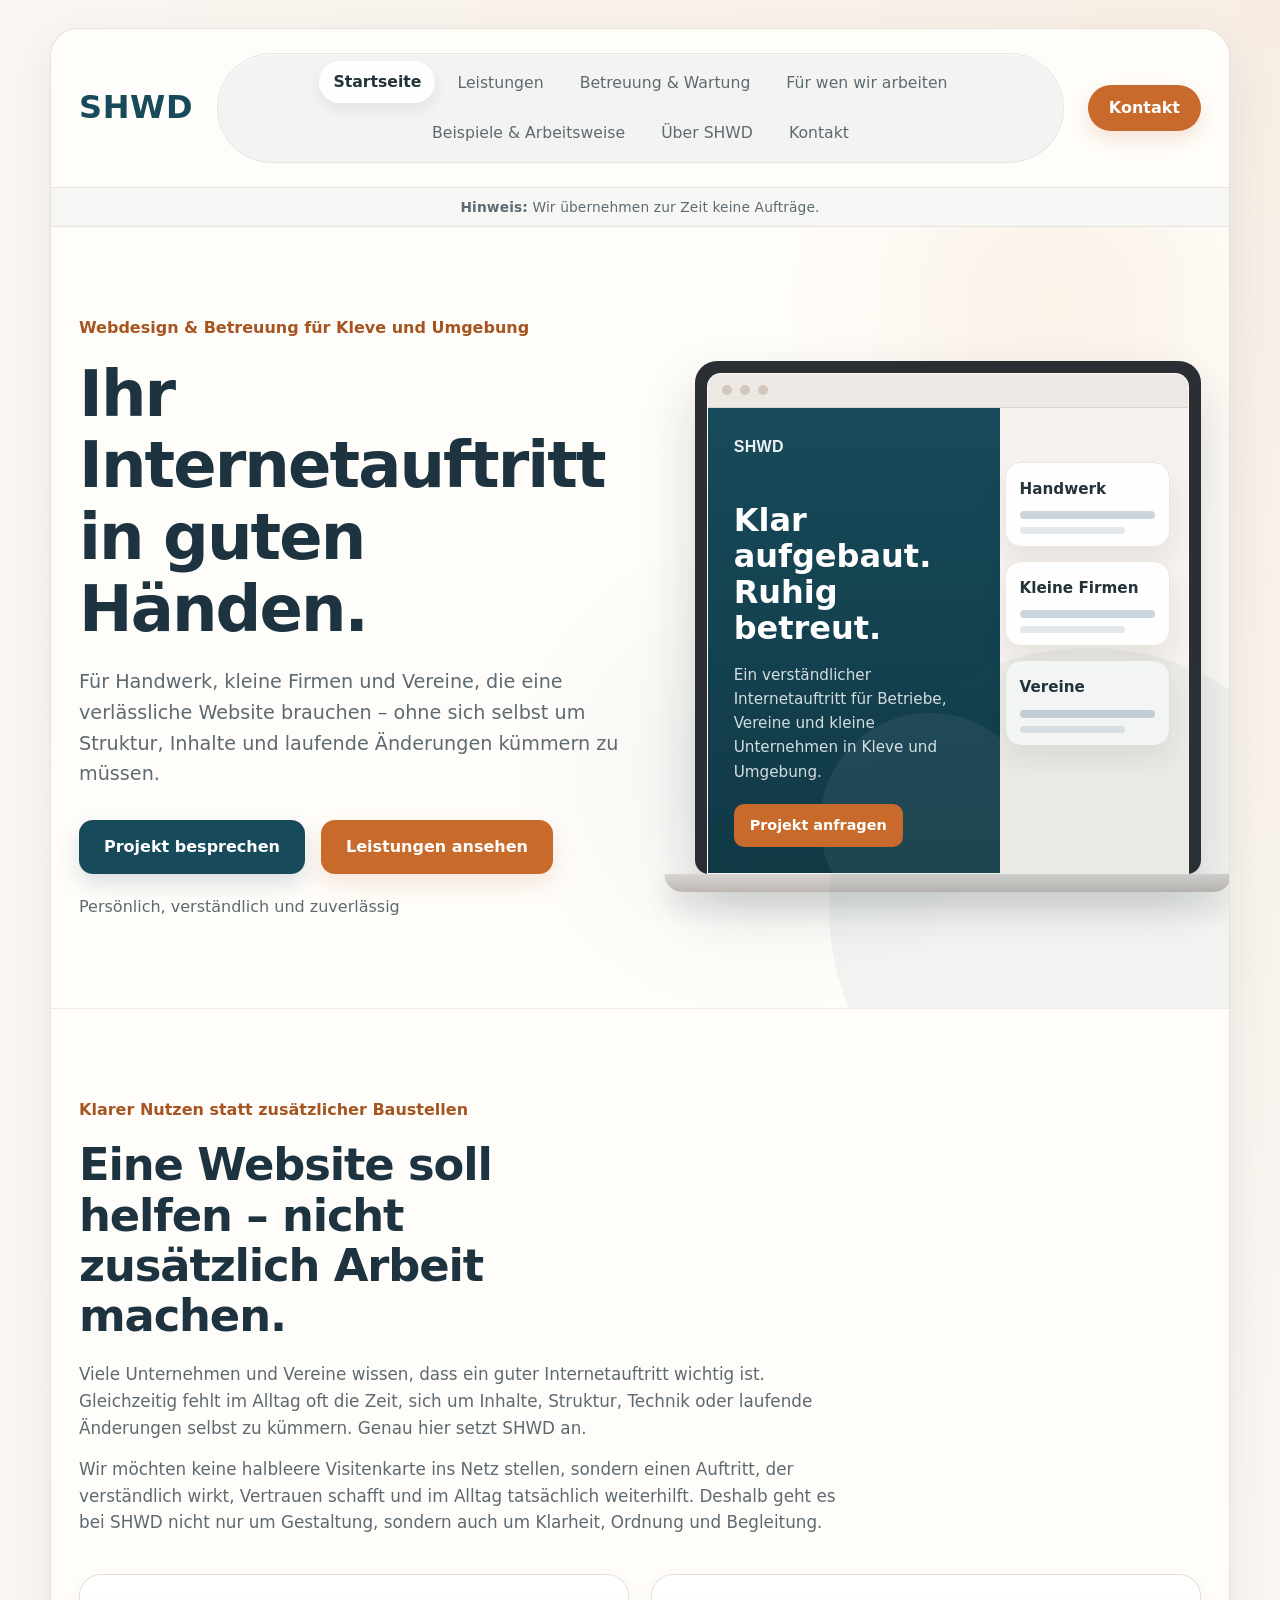
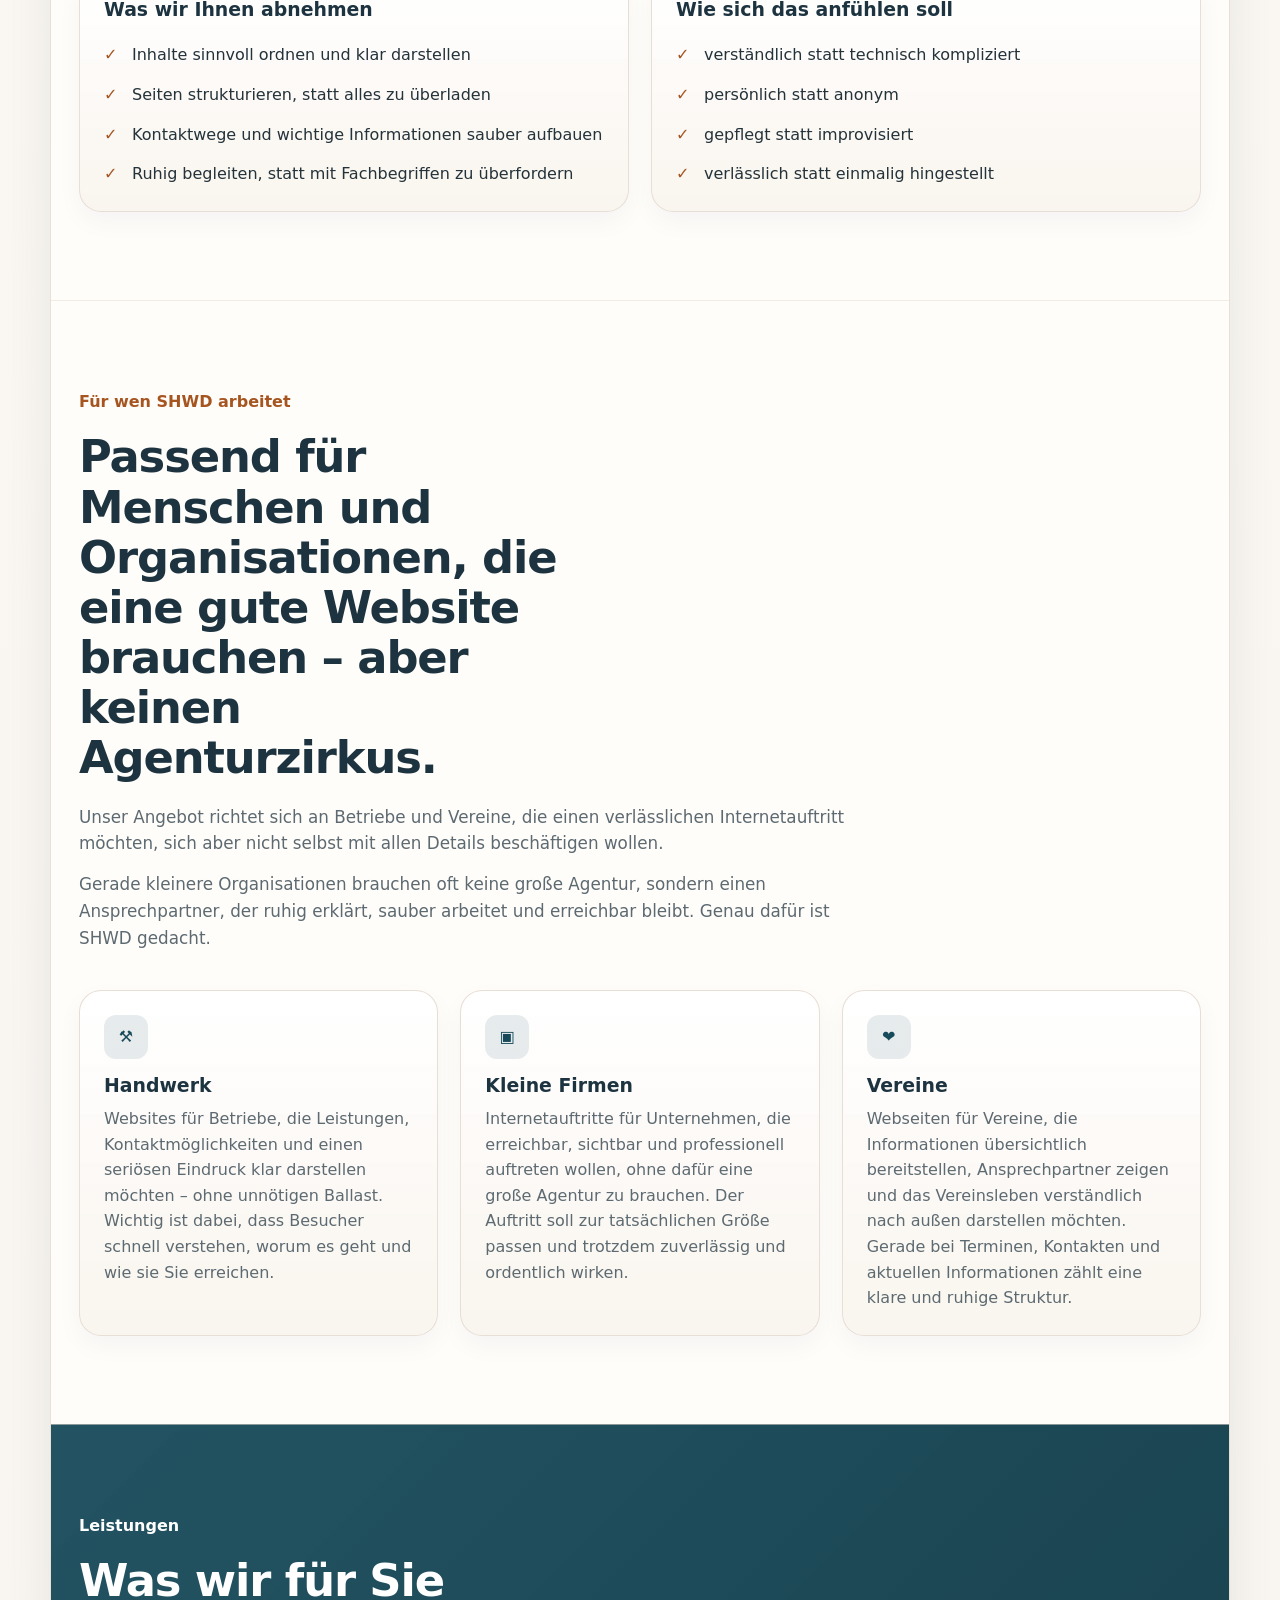
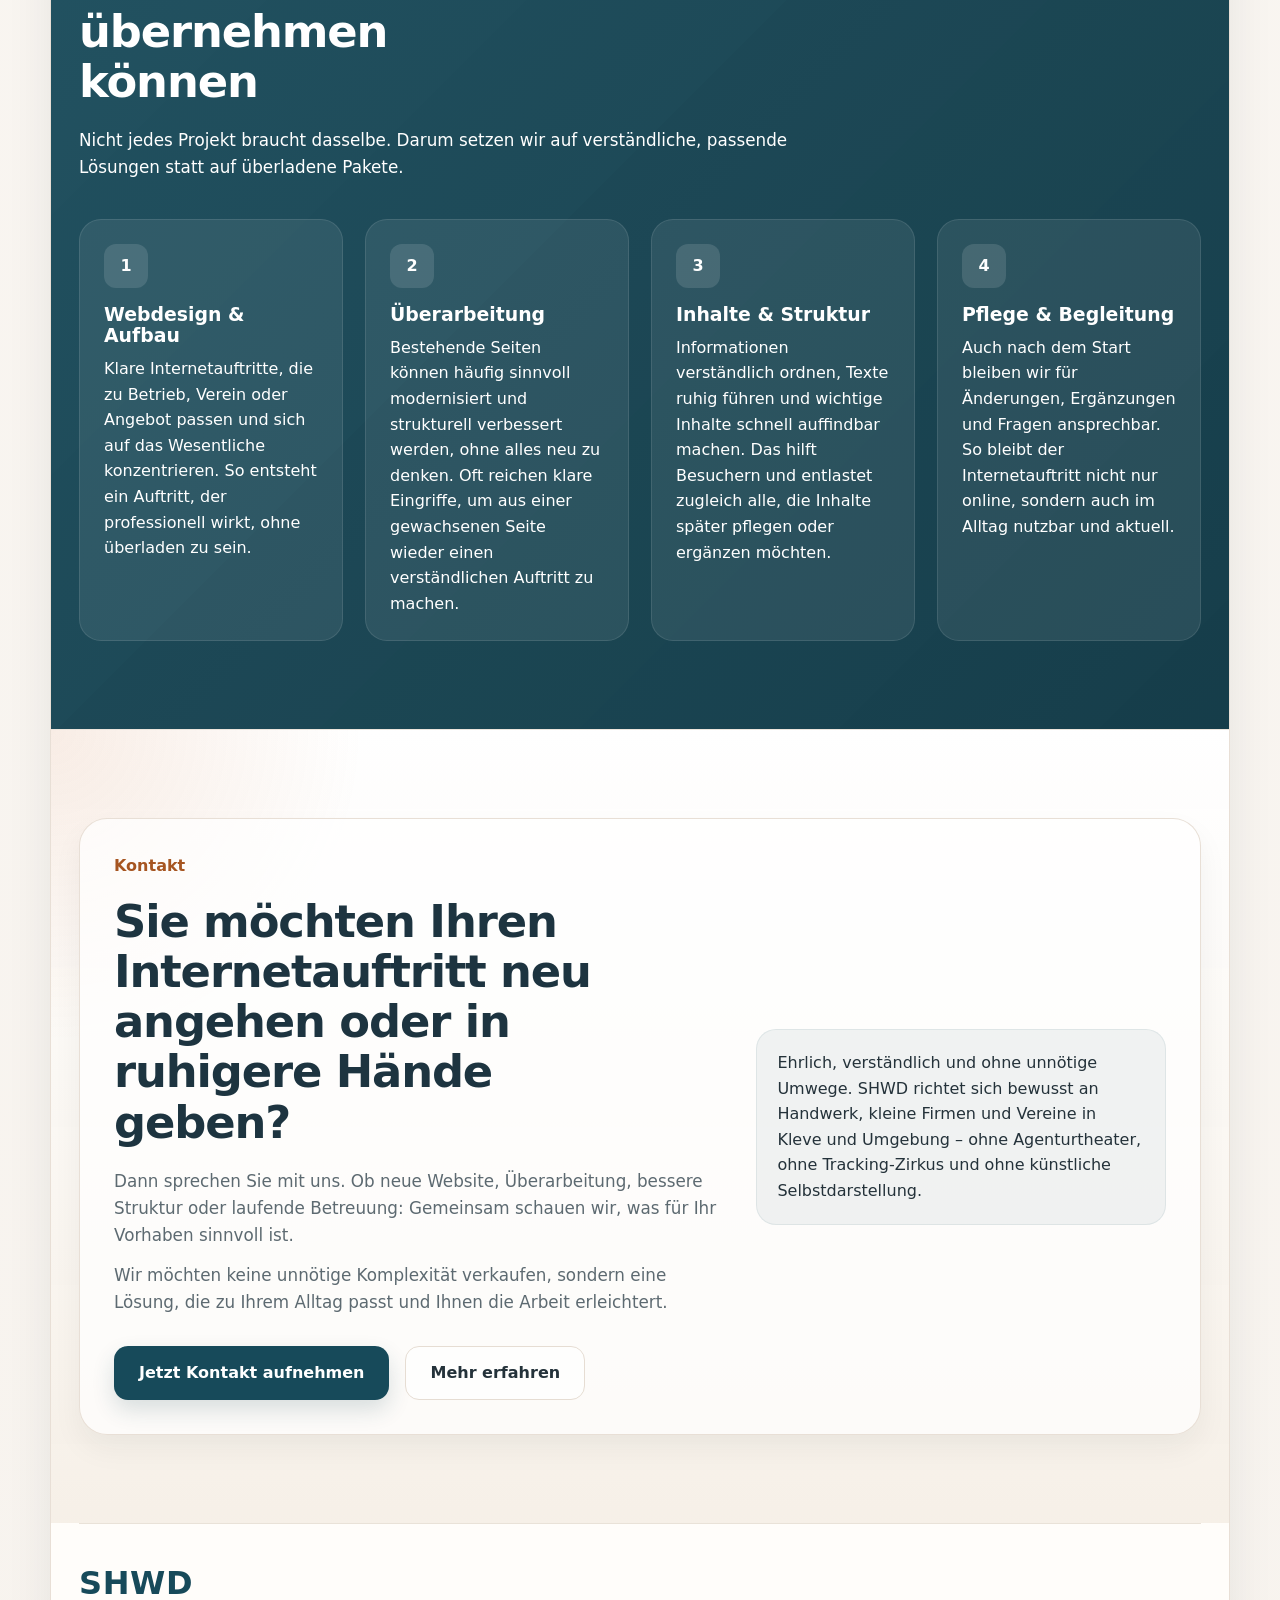
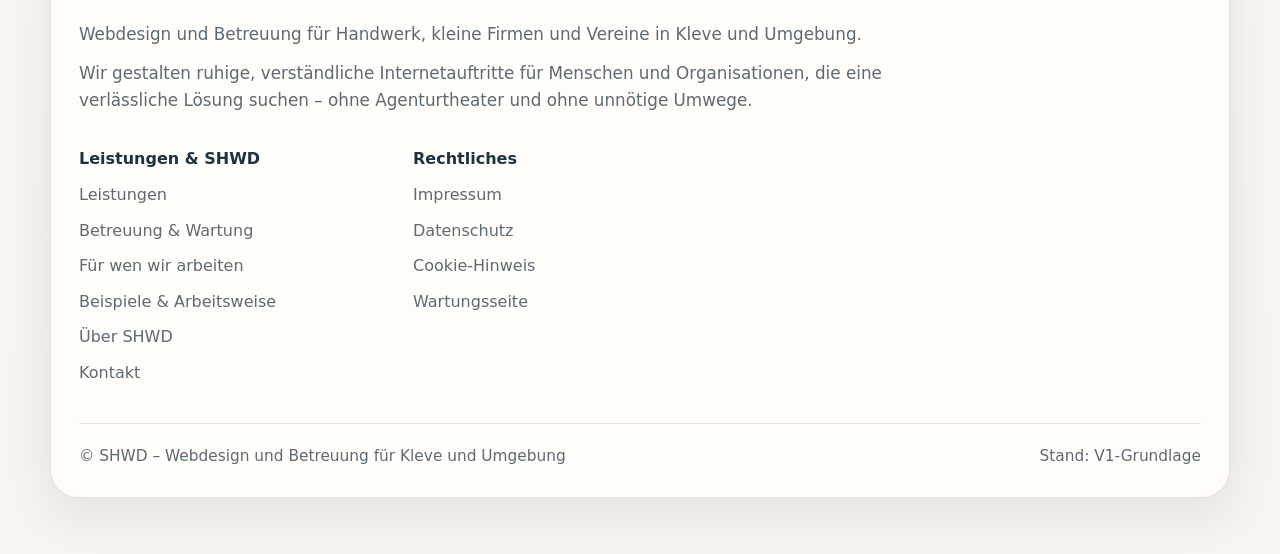
==== commit e7a46c3d: "Add subtle header notice about not accepting new projects" ====
--- a/index.html
+++ b/index.html
@@ -22,6 +22,7 @@
     <a class="nav-cta" href="kontakt.php">Kontakt</a>
   </div>
 </header>
+        <div class="site-notice"><strong>Hinweis:</strong> Wir übernehmen zur Zeit keine Aufträge.</div>
         <main>
           
 <section class="hero">
--- a/assets/styles.css
+++ b/assets/styles.css
@@ -46,6 +46,20 @@
 .nav {
   display: flex; align-items: center; justify-content: space-between; gap: 24px;
   padding: 24px 28px;
+}
+
+.site-notice {
+  padding: 8px 28px;
+  text-align: center;
+  font-size: 0.86rem;
+  color: var(--muted);
+  background: rgba(23, 74, 90, 0.035);
+  border-bottom: 1px solid rgba(230, 221, 211, 0.75);
+  letter-spacing: 0.01em;
+}
+
+.site-notice strong {
+  font-weight: 600;
 }
 .logo {
   font-family: Montserrat, Inter, system-ui, sans-serif;
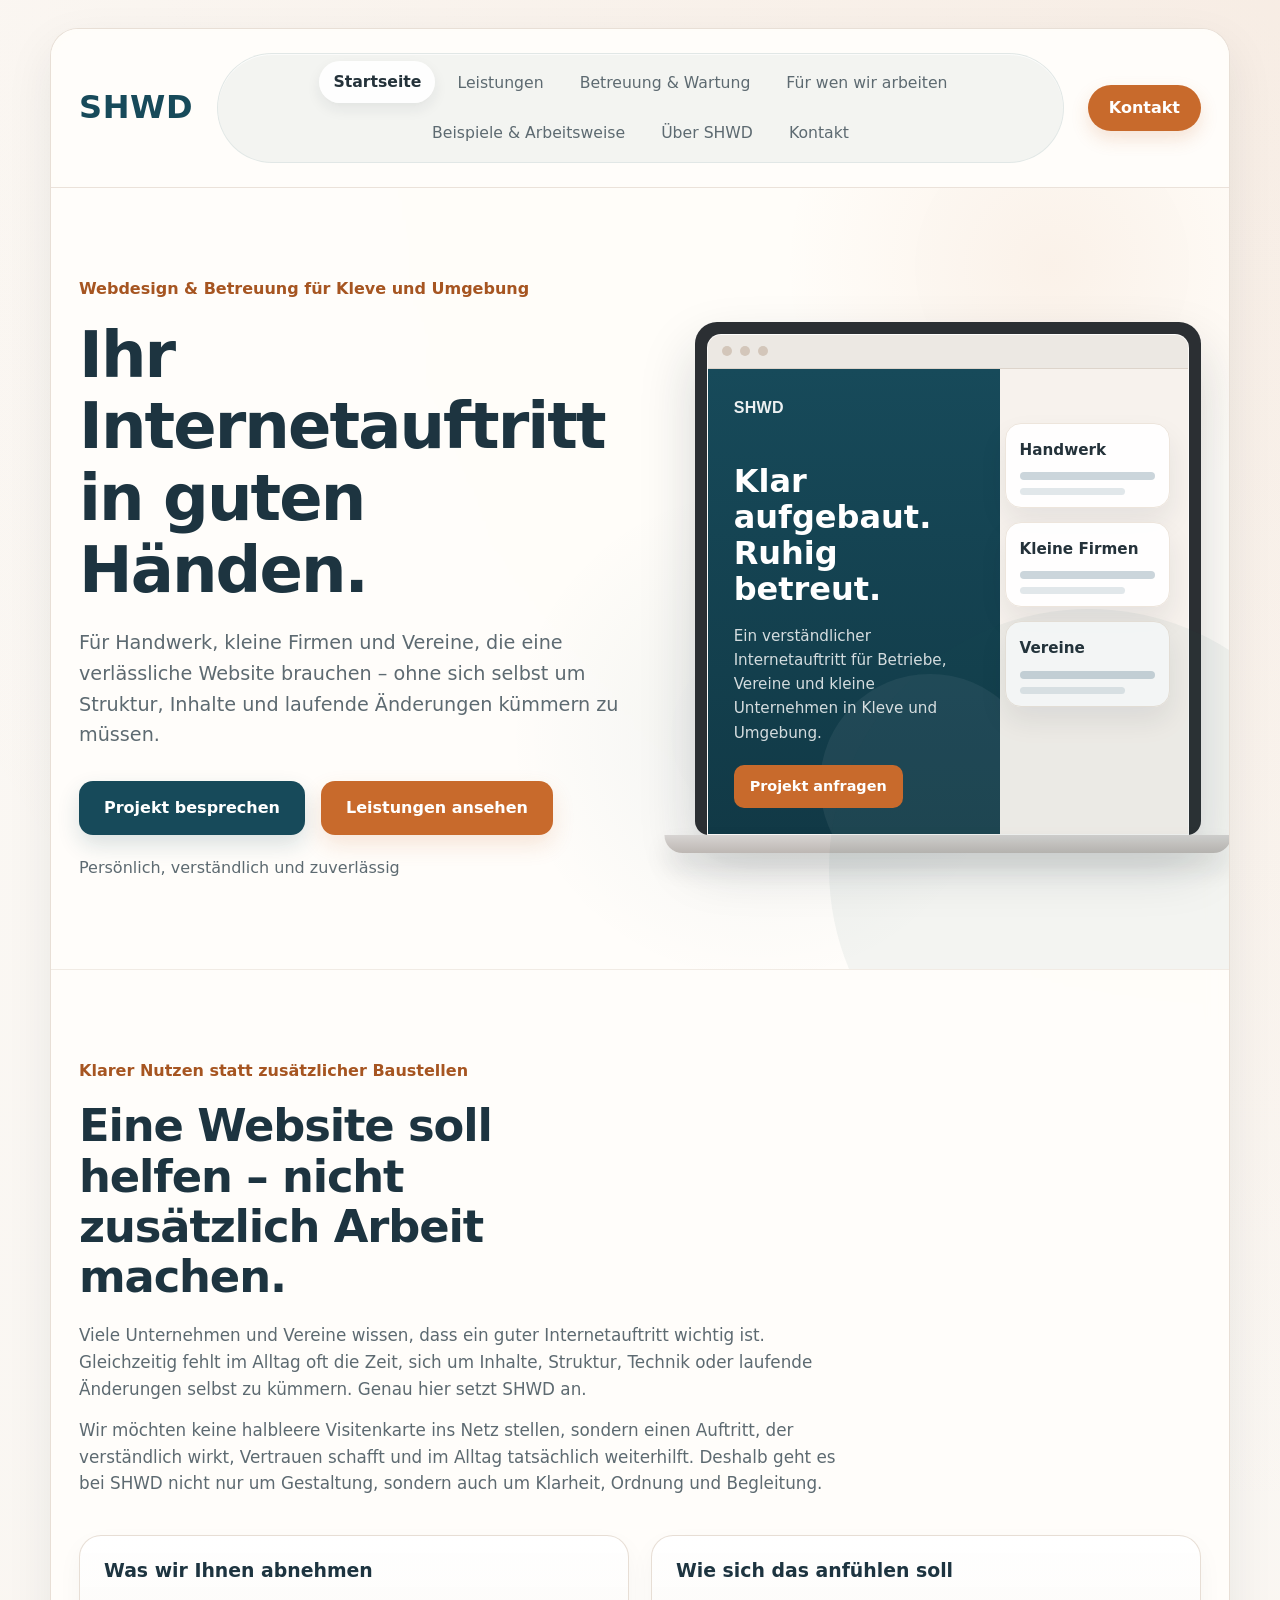
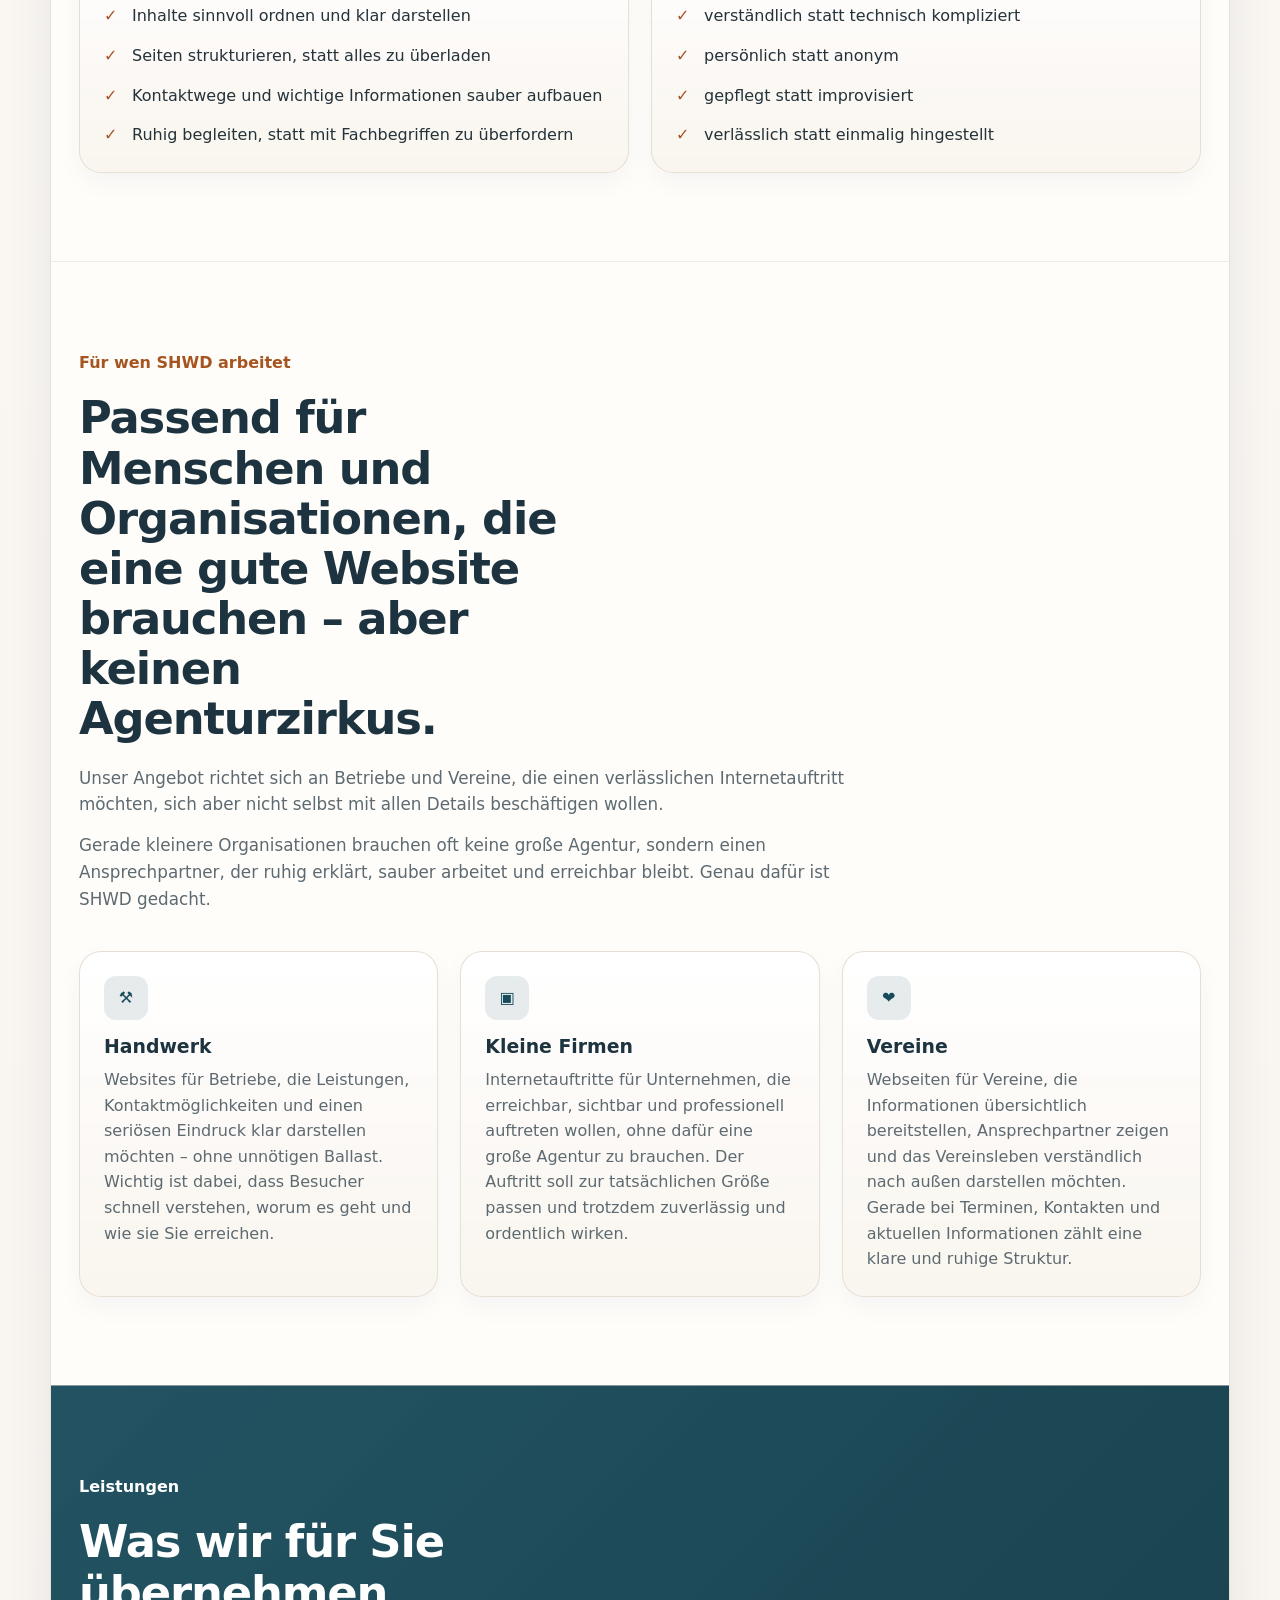
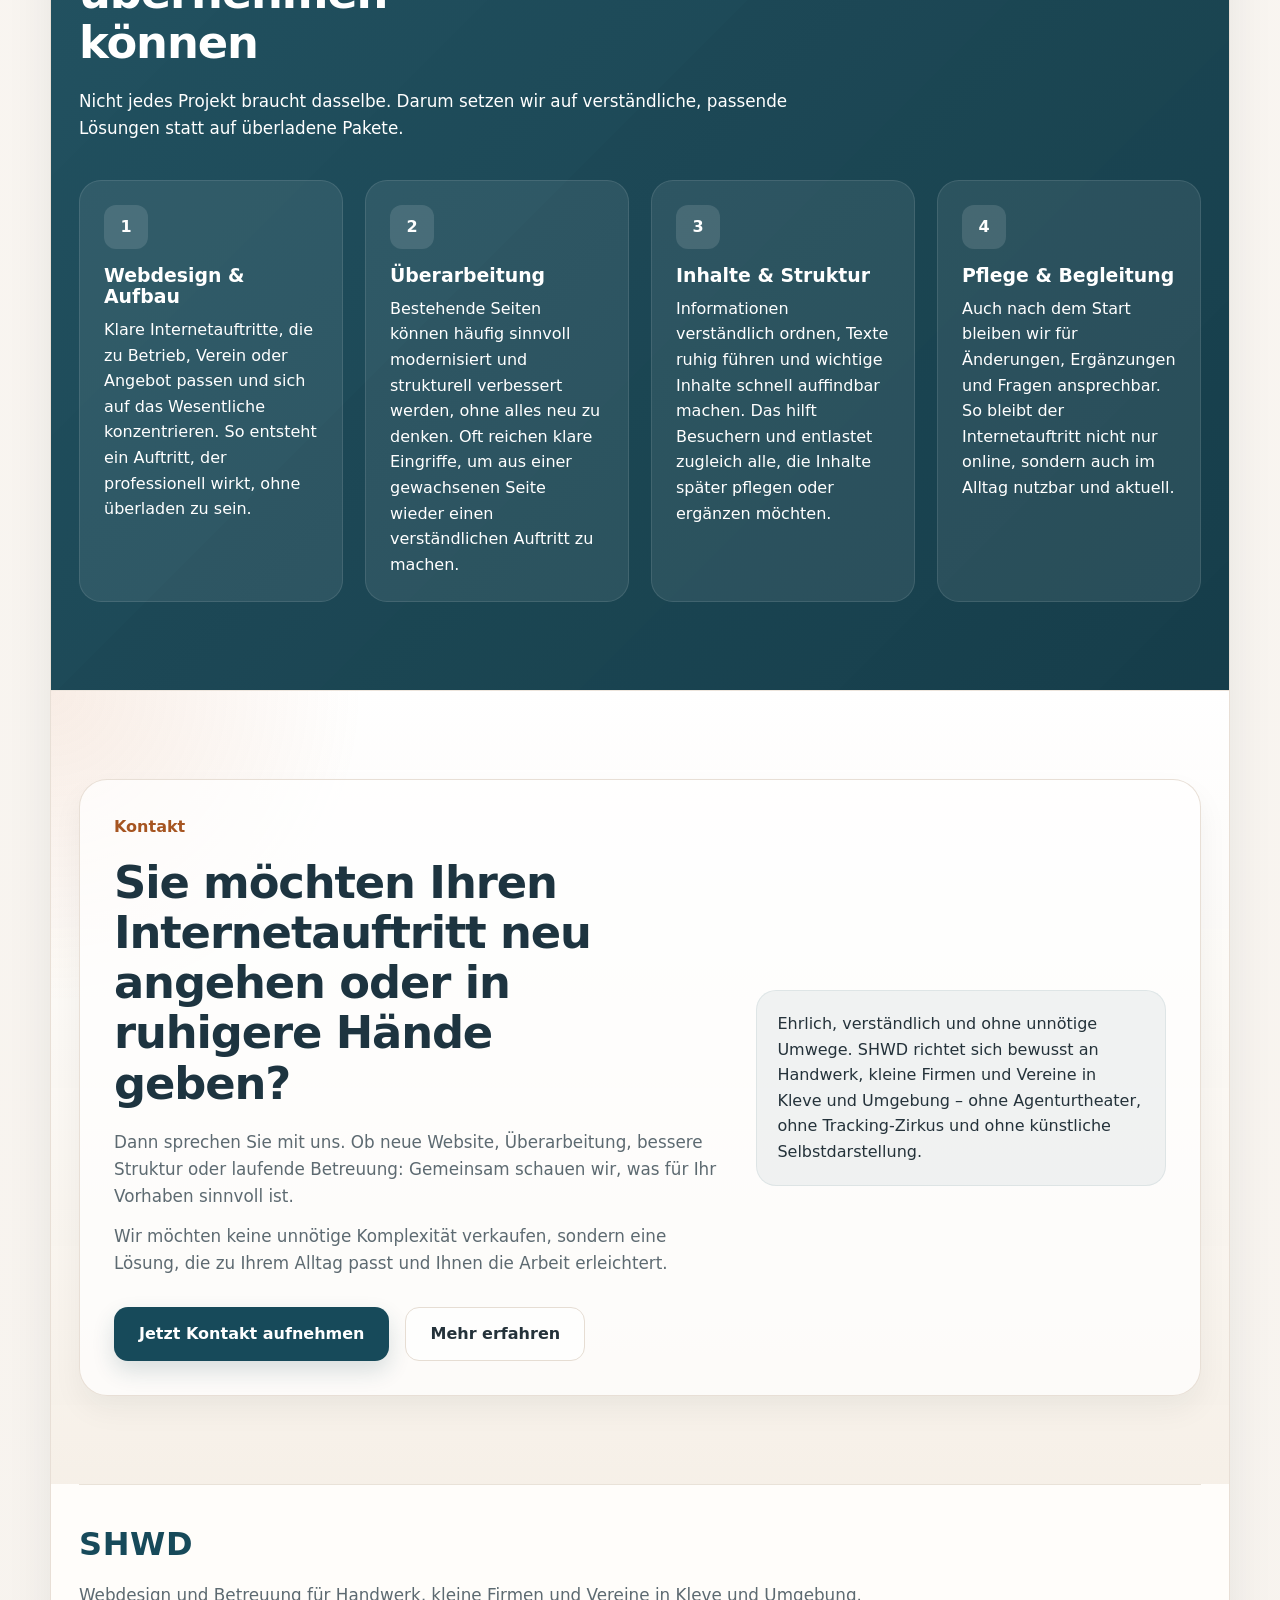
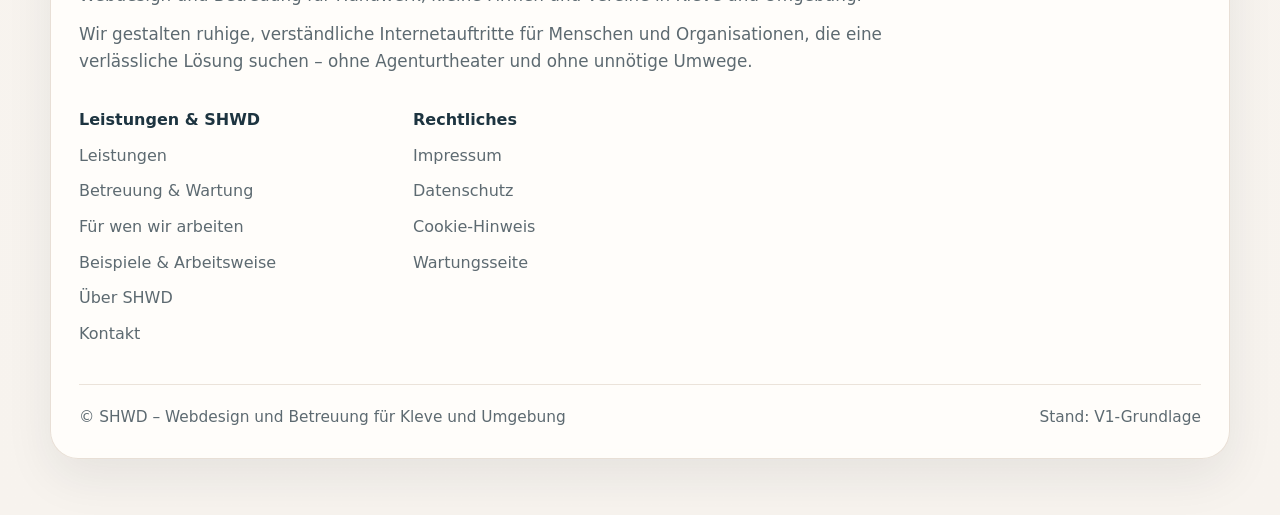
==== commit 32268127: "Fix SHWD contact form mail delivery setup" ====
--- a/index.html
+++ b/index.html
@@ -22,7 +22,6 @@
     <a class="nav-cta" href="kontakt.php">Kontakt</a>
   </div>
 </header>
-        <div class="site-notice"><strong>Hinweis:</strong> Wir übernehmen zur Zeit keine Aufträge.</div>
         <main>
           
 <section class="hero">
